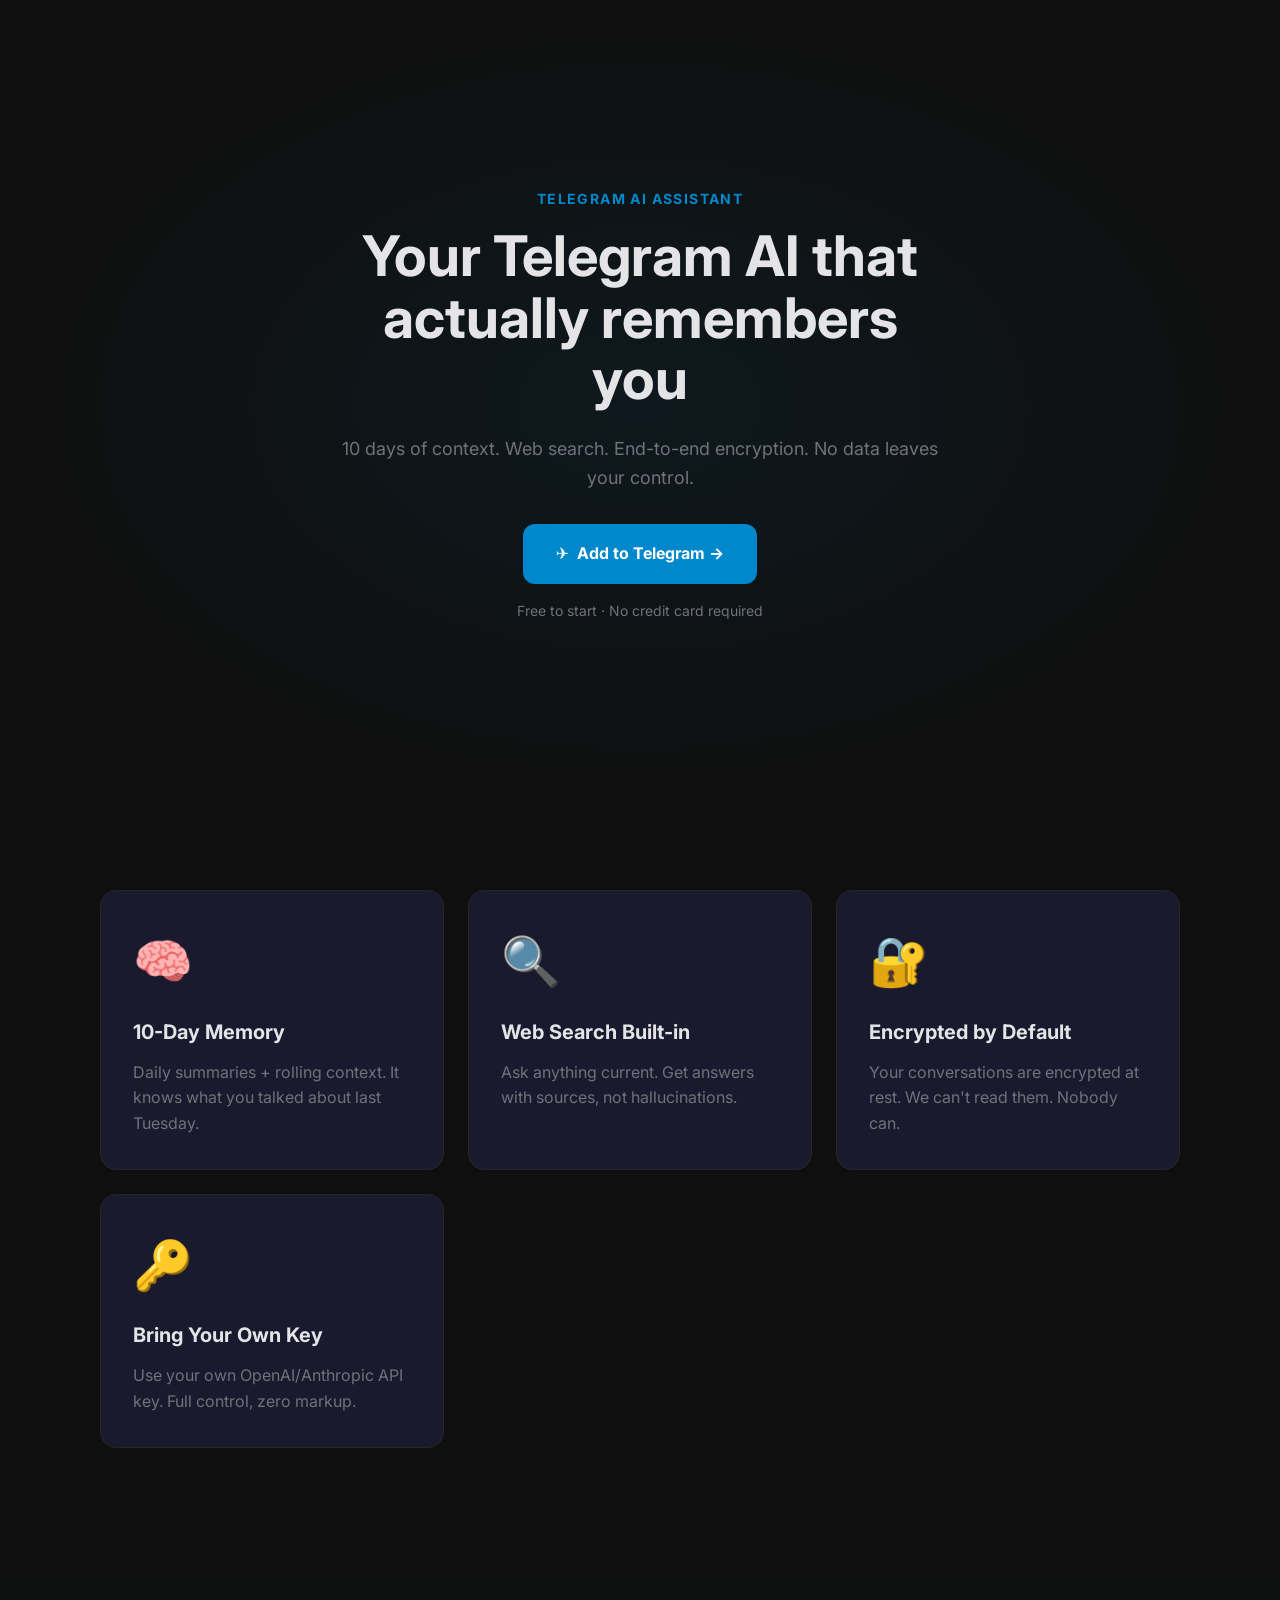
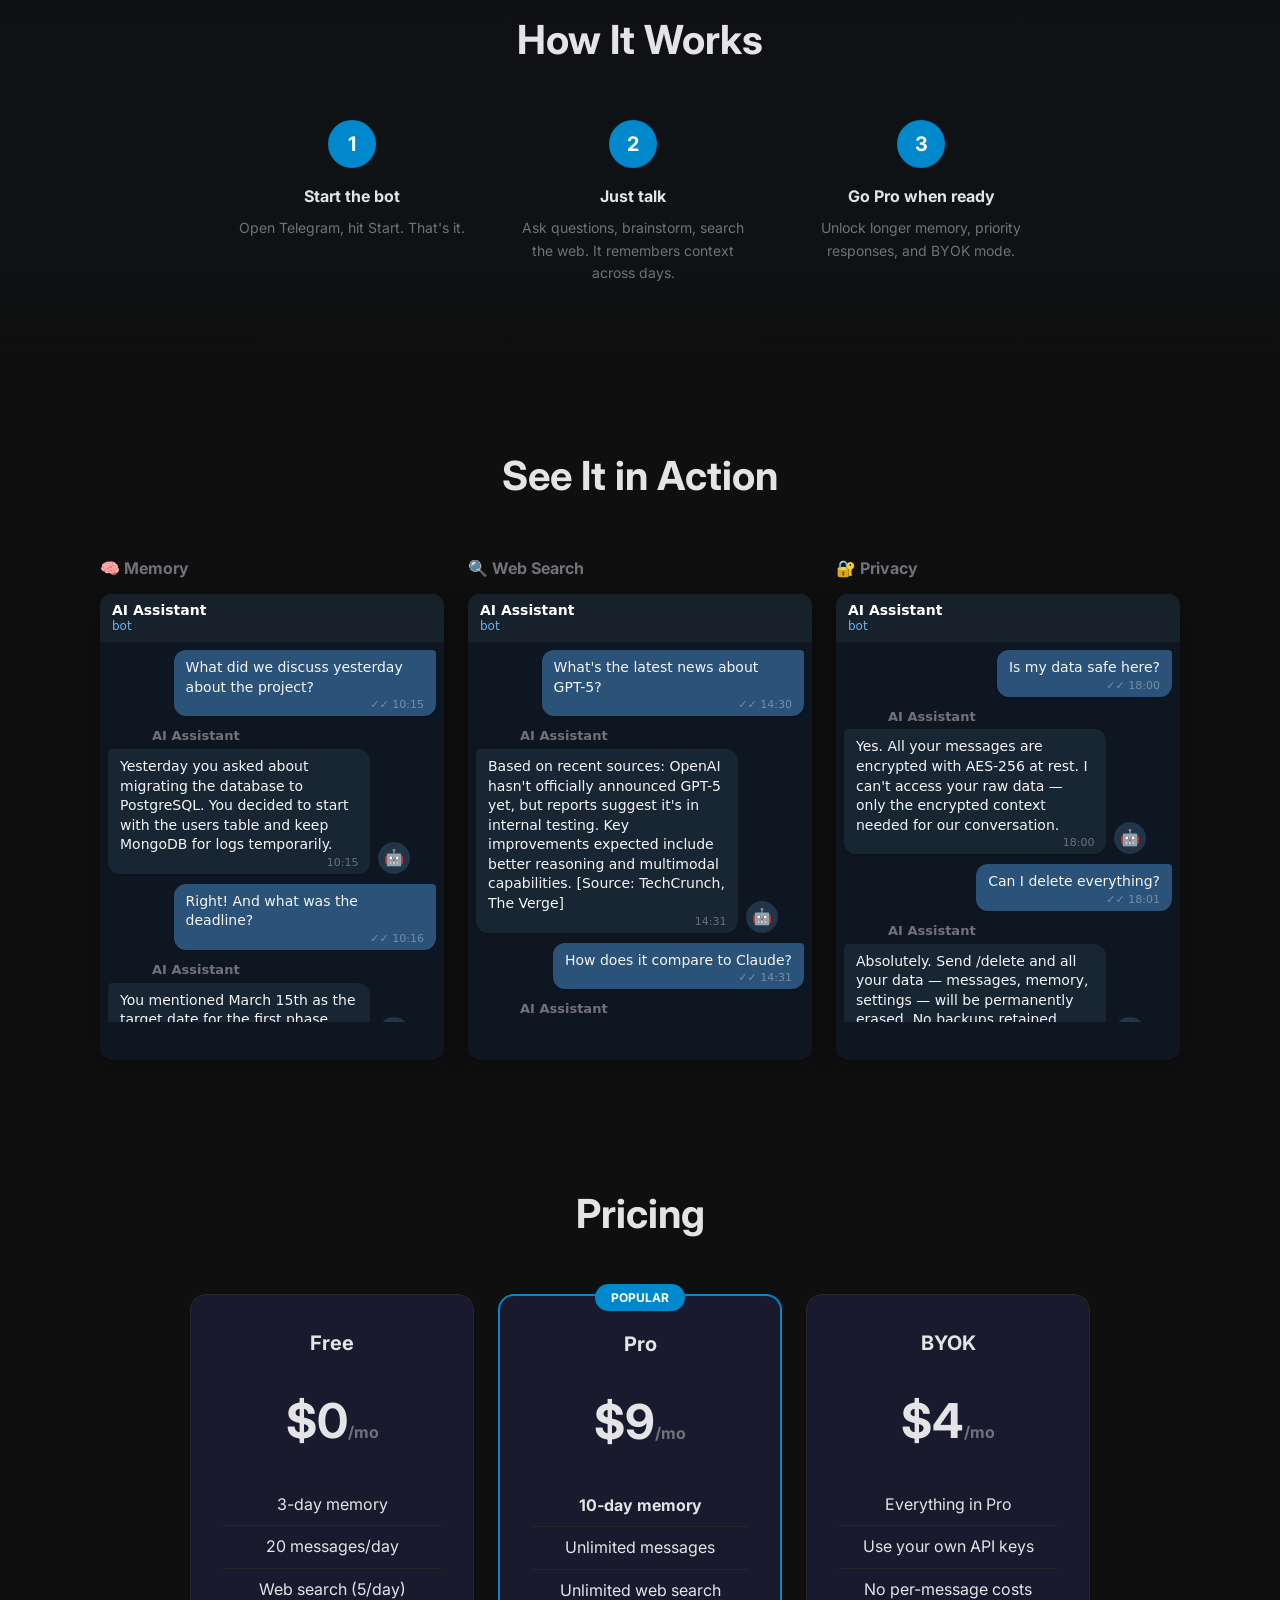
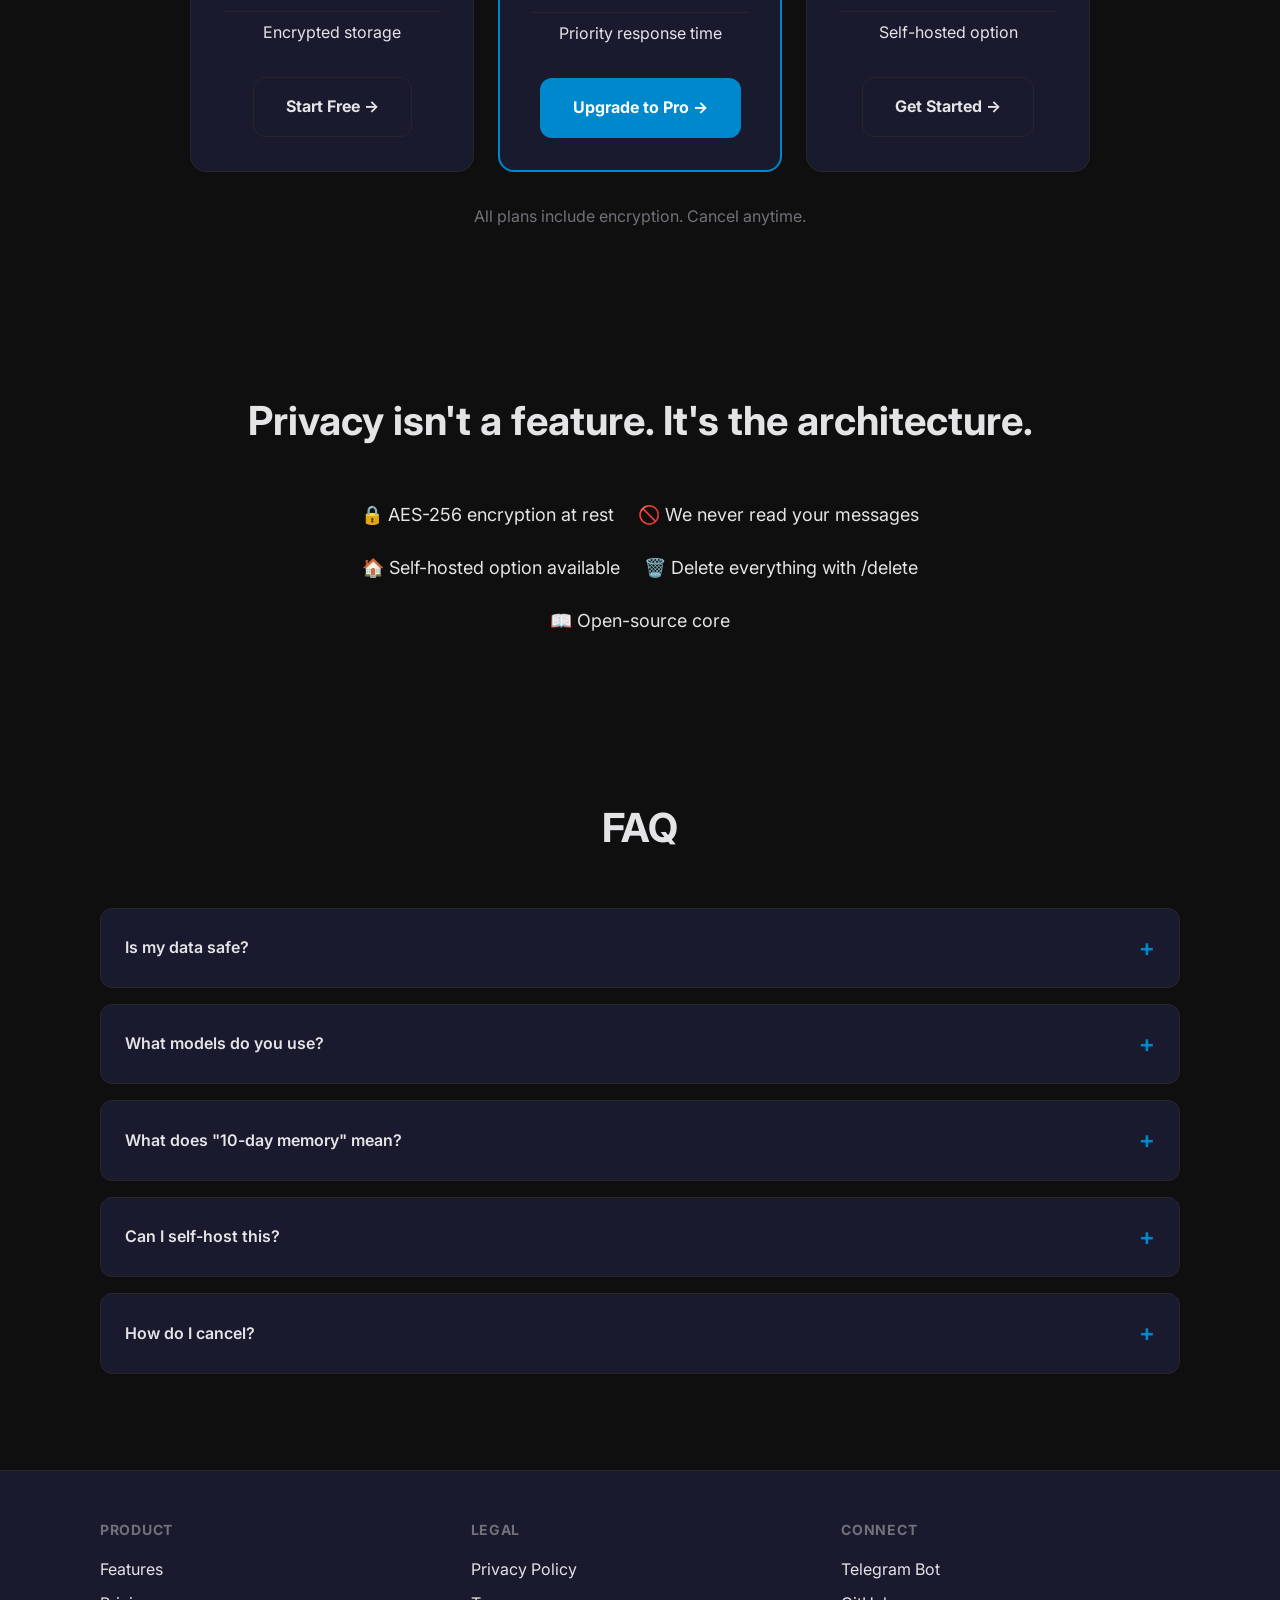
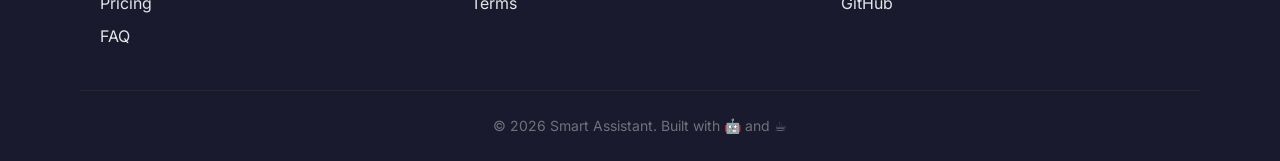
==== index.html @ cd94db55 "feat: Telegram-style chat bubbles with dark theme" ====
<!doctype html>
<html lang="en">
  <head>
    <meta charset="UTF-8" />
    <meta name="viewport" content="width=device-width, initial-scale=1.0" />
    <title>AI Assistant for Telegram — Memory, Search, Privacy</title>
    <meta name="description" content="Telegram AI bot with 10-day memory, web search, and end-to-end encryption. Free to start." />
    <meta property="og:title" content="AI Assistant for Telegram" />
    <meta property="og:description" content="10-day memory, web search, encryption, and BYOK mode." />
    <meta property="og:type" content="website" />
    <meta property="og:image" content="assets/og-image.png" />
    <meta name="twitter:card" content="summary_large_image" />
    <link rel="icon" type="image/svg+xml" href="assets/favicon.svg" />

    <link rel="preconnect" href="https://fonts.googleapis.com" />
    <link rel="preconnect" href="https://fonts.gstatic.com" crossorigin />
    <link href="https://fonts.googleapis.com/css2?family=Inter:wght@400;700&family=JetBrains+Mono:wght@400;700&display=swap" rel="stylesheet" />

    <link rel="stylesheet" href="style.css" />
    <script defer src="script.js"></script>
  </head>
  <body>
    <header class="hero" id="top">
      <div class="container hero__inner reveal">
        <p class="eyebrow">Telegram AI Assistant</p>
        <h1>Your Telegram AI that actually remembers you</h1>
        <p class="hero__sub">10 days of context. Web search. End-to-end encryption. No data leaves your control.</p>
        <a class="btn btn--primary" href="https://t.me/smart_assistant_helper_bot?start=ref_landing" target="_blank" rel="noopener noreferrer">
          <span aria-hidden="true">✈️</span> Add to Telegram →
        </a>
        <p class="hero__note">Free to start · No credit card required</p>
      </div>
    </header>

    <section class="features" id="features">
      <div class="container">
        <div class="grid features__grid">
          <article class="card reveal">
            <div class="icon" aria-hidden="true">🧠</div>
            <h3>10-Day Memory</h3>
            <p>Daily summaries + rolling context. It knows what you talked about last Tuesday.</p>
          </article>
          <article class="card reveal">
            <div class="icon" aria-hidden="true">🔍</div>
            <h3>Web Search Built-in</h3>
            <p>Ask anything current. Get answers with sources, not hallucinations.</p>
          </article>
          <article class="card reveal">
            <div class="icon" aria-hidden="true">🔐</div>
            <h3>Encrypted by Default</h3>
            <p>Your conversations are encrypted at rest. We can't read them. Nobody can.</p>
          </article>
          <article class="card reveal">
            <div class="icon" aria-hidden="true">🔑</div>
            <h3>Bring Your Own Key</h3>
            <p>Use your own OpenAI/Anthropic API key. Full control, zero markup.</p>
          </article>
        </div>
      </div>
    </section>

    <section class="how" id="how">
      <div class="container">
        <h2 class="section-title reveal">How It Works</h2>
        <div class="steps">
          <div class="step reveal">
            <div class="step__num">1</div>
            <h4>Start the bot</h4>
            <p>Open Telegram, hit Start. That's it.</p>
          </div>
          <div class="step reveal">
            <div class="step__num">2</div>
            <h4>Just talk</h4>
            <p>Ask questions, brainstorm, search the web. It remembers context across days.</p>
          </div>
          <div class="step reveal">
            <div class="step__num">3</div>
            <h4>Go Pro when ready</h4>
            <p>Unlock longer memory, priority responses, and BYOK mode.</p>
          </div>
        </div>
      </div>
    </section>

    <section class="examples" id="examples">
      <div class="container">
        <h2 class="section-title reveal">See It in Action</h2>
        <div class="grid examples__grid">
          <article class="card demo-card reveal">
            <p class="demo-card__label">🧠 Memory</p>
            <div class="demo-card__window" aria-label="Memory chat example">
              <div class="demo-card__topbar">
                <div>
                  <div class="demo-card__title">AI Assistant</div>
                  <div class="demo-card__subtitle">bot</div>
                </div>
              </div>
              <div class="demo-card__chat">
                <div class="chat-row chat-row--user chat-row--single">
                  <div class="chat-msg chat-msg--user">
                    <p>What did we discuss yesterday about the project?</p>
                    <span class="chat-msg__time">✓✓ 10:15</span>
                  </div>
                </div>
                <div class="chat-group chat-group--bot">
                  <p class="chat-group__name">AI Assistant</p>
                  <div class="chat-row chat-row--bot chat-row--single">
                    <div class="chat-msg chat-msg--bot">
                      <p>Yesterday you asked about migrating the database to PostgreSQL. You decided to start with the users table and keep MongoDB for logs temporarily.</p>
                      <span class="chat-msg__time">10:15</span>
                    </div>
                    <div class="chat-bot-avatar" aria-hidden="true">🤖</div>
                  </div>
                </div>
                <div class="chat-row chat-row--user chat-row--single">
                  <div class="chat-msg chat-msg--user">
                    <p>Right! And what was the deadline?</p>
                    <span class="chat-msg__time">✓✓ 10:16</span>
                  </div>
                </div>
                <div class="chat-group chat-group--bot">
                  <p class="chat-group__name">AI Assistant</p>
                  <div class="chat-row chat-row--bot chat-row--single">
                    <div class="chat-msg chat-msg--bot">
                      <p>You mentioned March 15th as the target date for the first phase.</p>
                      <span class="chat-msg__time">10:16</span>
                    </div>
                    <div class="chat-bot-avatar" aria-hidden="true">🤖</div>
                  </div>
                </div>
              </div>
            </div>
          </article>

          <article class="card demo-card reveal">
            <p class="demo-card__label">🔍 Web Search</p>
            <div class="demo-card__window" aria-label="Web search chat example">
              <div class="demo-card__topbar">
                <div>
                  <div class="demo-card__title">AI Assistant</div>
                  <div class="demo-card__subtitle">bot</div>
                </div>
              </div>
              <div class="demo-card__chat">
                <div class="chat-row chat-row--user chat-row--single">
                  <div class="chat-msg chat-msg--user">
                    <p>What's the latest news about GPT-5?</p>
                    <span class="chat-msg__time">✓✓ 14:30</span>
                  </div>
                </div>
                <div class="chat-group chat-group--bot">
                  <p class="chat-group__name">AI Assistant</p>
                  <div class="chat-row chat-row--bot chat-row--single">
                    <div class="chat-msg chat-msg--bot">
                      <p>Based on recent sources: OpenAI hasn't officially announced GPT-5 yet, but reports suggest it's in internal testing. Key improvements expected include better reasoning and multimodal capabilities. [Source: TechCrunch, The Verge]</p>
                      <span class="chat-msg__time">14:31</span>
                    </div>
                    <div class="chat-bot-avatar" aria-hidden="true">🤖</div>
                  </div>
                </div>
                <div class="chat-row chat-row--user chat-row--single">
                  <div class="chat-msg chat-msg--user">
                    <p>How does it compare to Claude?</p>
                    <span class="chat-msg__time">✓✓ 14:31</span>
                  </div>
                </div>
                <div class="chat-group chat-group--bot">
                  <p class="chat-group__name">AI Assistant</p>
                  <div class="chat-row chat-row--bot chat-row--single">
                    <div class="chat-msg chat-msg--bot">
                      <p>Both are competitive. Claude focuses on safety and long context (200K tokens), while GPT models excel in tool use and ecosystem. The choice depends on your use case.</p>
                      <span class="chat-msg__time">14:32</span>
                    </div>
                    <div class="chat-bot-avatar" aria-hidden="true">🤖</div>
                  </div>
                </div>
              </div>
            </div>
          </article>

          <article class="card demo-card reveal">
            <p class="demo-card__label">🔐 Privacy</p>
            <div class="demo-card__window" aria-label="Privacy chat example">
              <div class="demo-card__topbar">
                <div>
                  <div class="demo-card__title">AI Assistant</div>
                  <div class="demo-card__subtitle">bot</div>
                </div>
              </div>
              <div class="demo-card__chat">
                <div class="chat-row chat-row--user chat-row--single">
                  <div class="chat-msg chat-msg--user">
                    <p>Is my data safe here?</p>
                    <span class="chat-msg__time">✓✓ 18:00</span>
                  </div>
                </div>
                <div class="chat-group chat-group--bot">
                  <p class="chat-group__name">AI Assistant</p>
                  <div class="chat-row chat-row--bot chat-row--single">
                    <div class="chat-msg chat-msg--bot">
                      <p>Yes. All your messages are encrypted with AES-256 at rest. I can't access your raw data — only the encrypted context needed for our conversation.</p>
                      <span class="chat-msg__time">18:00</span>
                    </div>
                    <div class="chat-bot-avatar" aria-hidden="true">🤖</div>
                  </div>
                </div>
                <div class="chat-row chat-row--user chat-row--single">
                  <div class="chat-msg chat-msg--user">
                    <p>Can I delete everything?</p>
                    <span class="chat-msg__time">✓✓ 18:01</span>
                  </div>
                </div>
                <div class="chat-group chat-group--bot">
                  <p class="chat-group__name">AI Assistant</p>
                  <div class="chat-row chat-row--bot chat-row--single">
                    <div class="chat-msg chat-msg--bot">
                      <p>Absolutely. Send /delete and all your data — messages, memory, settings — will be permanently erased. No backups retained.</p>
                      <span class="chat-msg__time">18:01</span>
                    </div>
                    <div class="chat-bot-avatar" aria-hidden="true">🤖</div>
                  </div>
                </div>
                <div class="chat-row chat-row--user chat-row--single">
                  <div class="chat-msg chat-msg--user">
                    <p>What about my API key?</p>
                    <span class="chat-msg__time">✓✓ 18:02</span>
                  </div>
                </div>
                <div class="chat-group chat-group--bot">
                  <p class="chat-group__name">AI Assistant</p>
                  <div class="chat-row chat-row--bot chat-row--single">
                    <div class="chat-msg chat-msg--bot">
                      <p>Your API key is stored encrypted and never logged. You can remove it anytime with /settings.</p>
                      <span class="chat-msg__time">18:02</span>
                    </div>
                    <div class="chat-bot-avatar" aria-hidden="true">🤖</div>
                  </div>
                </div>
              </div>
            </div>
          </article>
        </div>
      </div>
    </section>

    <section class="pricing" id="pricing">
      <div class="container">
        <h2 class="section-title reveal">Pricing</h2>
        <div class="grid pricing__grid">
          <article class="card pricing__card reveal">
            <h3>Free</h3>
            <div class="price">$0<span>/mo</span></div>
            <ul>
              <li>3-day memory</li>
              <li>20 messages/day</li>
              <li>Web search (5/day)</li>
              <li>Encrypted storage</li>
            </ul>
            <a class="btn btn--secondary" href="https://t.me/smart_assistant_helper_bot?start=ref_landing">Start Free →</a>
          </article>

          <article class="card pricing__card pricing__card--popular reveal">
            <div class="badge">Popular</div>
            <h3>Pro</h3>
            <div class="price">$9<span>/mo</span></div>
            <ul>
              <li><strong>10-day memory</strong></li>
              <li>Unlimited messages</li>
              <li>Unlimited web search</li>
              <li>Priority response time</li>
            </ul>
            <a class="btn btn--primary" href="https://t.me/smart_assistant_helper_bot?start=ref_landing_pro">Upgrade to Pro →</a>
          </article>

          <article class="card pricing__card reveal">
            <h3>BYOK</h3>
            <div class="price">$4<span>/mo</span></div>
            <ul>
              <li>Everything in Pro</li>
              <li>Use your own API keys</li>
              <li>No per-message costs</li>
              <li>Self-hosted option</li>
            </ul>
            <a class="btn btn--secondary" href="https://t.me/smart_assistant_helper_bot?start=ref_landing_byok">Get Started →</a>
          </article>
        </div>
        <p class="pricing__note">All plans include encryption. Cancel anytime.</p>
      </div>
    </section>

    <section class="privacy" id="privacy">
      <div class="container">
        <h2 class="section-title reveal">Privacy isn't a feature. It's the architecture.</h2>
        <ul class="privacy__list reveal">
          <li>🔒 AES-256 encryption at rest</li>
          <li>🚫 We never read your messages</li>
          <li>🏠 Self-hosted option available</li>
          <li>🗑️ Delete everything with /delete</li>
          <li>📖 Open-source core</li>
        </ul>
      </div>
    </section>

    <section class="faq" id="faq">
      <div class="container">
        <h2 class="section-title reveal">FAQ</h2>
        <details class="faq__item reveal">
          <summary>Is my data safe?</summary>
          <p>Yes. All messages are encrypted with AES-256. We use zero-knowledge architecture — even we can't read your conversations.</p>
        </details>
        <details class="faq__item reveal">
          <summary>What models do you use?</summary>
          <p>We use state-of-the-art models from OpenAI and Anthropic. With BYOK mode, you choose exactly which model and provider to use.</p>
        </details>
        <details class="faq__item reveal">
          <summary>What does "10-day memory" mean?</summary>
          <p>The bot creates daily summaries of conversations and maintains rolling context. It remembers key facts and topics for up to 10 days.</p>
        </details>
        <details class="faq__item reveal">
          <summary>Can I self-host this?</summary>
          <p>Yes. We provide a Docker image and setup guide. Self-hosted users get the same features with complete data sovereignty.</p>
        </details>
        <details class="faq__item reveal">
          <summary>How do I cancel?</summary>
          <p>Send /cancel to the bot or manage in settings. No questions asked, instant cancellation.</p>
        </details>
      </div>
    </section>

    <footer class="footer">
      <div class="container footer__grid">
        <div>
          <h4>Product</h4>
          <ul>
            <li><a href="#features">Features</a></li>
            <li><a href="#pricing">Pricing</a></li>
            <li><a href="#faq">FAQ</a></li>
          </ul>
        </div>
        <div>
          <h4>Legal</h4>
          <ul>
            <li><a href="#">Privacy Policy</a></li>
            <li><a href="#">Terms</a></li>
          </ul>
        </div>
        <div>
          <h4>Connect</h4>
          <ul>
            <li><a href="https://t.me/smart_assistant_helper_bot" target="_blank">Telegram Bot</a></li>
            <li><a href="https://github.com/drguamok/telegram-ai-bot" target="_blank">GitHub</a></li>
          </ul>
        </div>
      </div>
      <div class="container footer__copy">
        <p>© 2026 Smart Assistant. Built with 🤖 and ☕</p>
      </div>
    </footer>
  </body>
</html>
---- style.css ----
:root {
  --bg: #0f0f0f;
  --surface: #1a1a2e;
  --primary: #0088cc;
  --primary-hover: #00aaff;
  --accent: #a855f7;
  --text: #e4e4e7;
  --text-muted: #71717a;
  --border: #27272a;
  --success: #22c55e;
}

* {
  box-sizing: border-box;
  margin: 0;
  padding: 0;
}

html {
  scroll-behavior: smooth;
}

body {
  font-family: 'Inter', system-ui, -apple-system, sans-serif;
  background: var(--bg);
  color: var(--text);
  line-height: 1.6;
  font-size: 16px;
}

.container {
  max-width: 1120px;
  margin: 0 auto;
  padding: 0 20px;
}

/* Hero */
.hero {
  min-height: 90vh;
  display: flex;
  align-items: center;
  justify-content: center;
  text-align: center;
  background: radial-gradient(ellipse at center, rgba(0,136,204,0.08) 0%, transparent 70%);
  padding: 80px 0;
}

.hero__inner {
  max-width: 640px;
}

.eyebrow {
  color: var(--primary);
  font-size: 14px;
  font-weight: 700;
  text-transform: uppercase;
  letter-spacing: 0.1em;
  margin-bottom: 16px;
}

h1 {
  font-size: clamp(32px, 6vw, 56px);
  font-weight: 700;
  line-height: 1.1;
  margin-bottom: 24px;
}

.hero__sub {
  font-size: 18px;
  color: var(--text-muted);
  margin-bottom: 32px;
}

.hero__note {
  margin-top: 16px;
  font-size: 14px;
  color: var(--text-muted);
}

/* Buttons */
.btn {
  display: inline-flex;
  align-items: center;
  gap: 8px;
  padding: 16px 32px;
  border-radius: 12px;
  font-weight: 700;
  text-decoration: none;
  transition: all 0.2s;
  border: 1px solid transparent;
}

.btn--primary {
  background: var(--primary);
  color: white;
}

.btn--primary:hover {
  background: var(--primary-hover);
  transform: translateY(-2px);
}

.btn--secondary {
  background: transparent;
  border-color: var(--border);
  color: var(--text);
}

.btn--secondary:hover {
  border-color: var(--primary);
  color: var(--primary);
}

/* Sections */
section {
  padding: 80px 0;
}

.section-title {
  text-align: center;
  font-size: clamp(28px, 4vw, 40px);
  margin-bottom: 48px;
}

/* Grid */
.grid {
  display: grid;
  gap: 24px;
}

.features__grid {
  grid-template-columns: repeat(auto-fit, minmax(260px, 1fr));
}

/* Cards */
.card {
  background: var(--surface);
  border: 1px solid var(--border);
  border-radius: 16px;
  padding: 32px;
  transition: transform 0.2s, border-color 0.2s;
}

.card:hover {
  transform: translateY(-4px);
  border-color: var(--primary);
}

.card .icon {
  font-size: 48px;
  margin-bottom: 16px;
}

.card h3 {
  font-size: 20px;
  margin-bottom: 12px;
}

.card p {
  color: var(--text-muted);
}

/* Pricing */
.pricing__grid {
  grid-template-columns: repeat(auto-fit, minmax(280px, 1fr));
  max-width: 900px;
  margin: 0 auto;
}

.pricing__card {
  position: relative;
  text-align: center;
}

.pricing__card--popular {
  border-color: var(--primary);
  border-width: 2px;
}

.badge {
  position: absolute;
  top: -12px;
  left: 50%;
  transform: translateX(-50%);
  background: var(--primary);
  color: white;
  padding: 4px 16px;
  border-radius: 20px;
  font-size: 12px;
  font-weight: 700;
  text-transform: uppercase;
}

.price {
  font-size: 48px;
  font-weight: 700;
  margin: 24px 0;
}

.price span {
  font-size: 16px;
  color: var(--text-muted);
}

.pricing__card ul {
  list-style: none;
  margin-bottom: 24px;
}

.pricing__card li {
  padding: 8px 0;
  border-bottom: 1px solid var(--border);
}

.pricing__card li:last-child {
  border-bottom: none;
}

.pricing__note {
  text-align: center;
  margin-top: 32px;
  color: var(--text-muted);
}

/* How it works */
.how {
  background: linear-gradient(180deg, transparent 0%, rgba(0,136,204,0.03) 50%, transparent 100%);
}

.steps {
  display: flex;
  justify-content: center;
  gap: 48px;
  flex-wrap: wrap;
}

.step {
  text-align: center;
  max-width: 240px;
}

.step__num {
  width: 48px;
  height: 48px;
  border-radius: 50%;
  background: var(--primary);
  color: white;
  display: flex;
  align-items: center;
  justify-content: center;
  font-weight: 700;
  font-size: 20px;
  margin: 0 auto 16px;
}

.step h4 {
  margin-bottom: 8px;
}

.step p {
  color: var(--text-muted);
  font-size: 14px;
}

/* Privacy */
.privacy {
  text-align: center;
}

.privacy__list {
  list-style: none;
  display: flex;
  flex-wrap: wrap;
  justify-content: center;
  gap: 24px;
  max-width: 600px;
  margin: 0 auto;
}

.privacy__list li {
  font-size: 18px;
}

/* FAQ */
.faq__item {
  background: var(--surface);
  border: 1px solid var(--border);
  border-radius: 12px;
  margin-bottom: 16px;
  overflow: hidden;
}

.faq__item summary {
  padding: 20px 24px;
  cursor: pointer;
  font-weight: 600;
  list-style: none;
  display: flex;
  justify-content: space-between;
  align-items: center;
}

.faq__item summary::after {
  content: '+';
  font-size: 24px;
  color: var(--primary);
  transition: transform 0.2s;
}

.faq__item[open] summary::after {
  content: '−';
}

.faq__item p {
  padding: 0 24px 20px;
  color: var(--text-muted);
}

/* Examples */
.examples__grid {
  grid-template-columns: repeat(3, minmax(0, 1fr));
  align-items: stretch;
}

.demo-card {
  background: transparent;
  border: none;
  padding: 0;
  transition: none;
}

.demo-card:hover {
  transform: none;
  border-color: transparent;
}

.demo-card__label {
  font-size: 16px;
  font-weight: 700;
  color: var(--text);
  margin-bottom: 12px;
}

.demo-card__window {
  background: #0e1621;
  border-radius: 12px;
  overflow: hidden;
  box-shadow: 0 4px 24px rgba(0, 0, 0, 0.3);
  height: 100%;
  display: flex;
  flex-direction: column;
}

.demo-card__topbar {
  height: 48px;
  padding: 8px 12px;
  background: #17212b;
  display: flex;
  align-items: center;
}

.demo-card__title {
  font: 700 14px system-ui, -apple-system, 'Segoe UI', Roboto, sans-serif;
  color: #fff;
  line-height: 1.2;
}

.demo-card__subtitle {
  font: 400 12px system-ui, -apple-system, 'Segoe UI', Roboto, sans-serif;
  color: #6ab3f3;
  line-height: 1.2;
}

.demo-card__chat {
  flex: 1;
  max-height: 380px;
  overflow-y: auto;
  padding: 8px;
  display: flex;
  flex-direction: column;
  gap: 0;
  font-family: system-ui, -apple-system, 'Segoe UI', Roboto, sans-serif;
}

.demo-card__chat::-webkit-scrollbar {
  width: 4px;
}

.demo-card__chat::-webkit-scrollbar-track {
  background: transparent;
}

.demo-card__chat::-webkit-scrollbar-thumb {
  background: rgba(255, 255, 255, 0.15);
  border-radius: 2px;
}

.chat-group {
  margin-bottom: 10px;
}

.chat-group__name {
  margin: 0 0 2px 44px;
  font-size: 13px;
  font-weight: 700;
  color: #6ab3f3;
}

.chat-row {
  display: flex;
  align-items: flex-end;
  gap: 8px;
  margin-bottom: 2px;
}

.chat-group .chat-row:last-child {
  margin-bottom: 0;
}

.chat-row--single {
  margin-bottom: 10px;
}

.chat-row--user {
  justify-content: flex-end;
}

.chat-row--bot {
  justify-content: flex-start;
}

.chat-msg {
  max-width: 80%;
  padding: 8px 12px 6px;
  box-shadow: 0 1px 2px rgba(0, 0, 0, 0.15);
}

.chat-msg p {
  margin: 0;
  color: #f5f5f5;
  font-size: 14px;
  line-height: 1.4;
}

.chat-msg--user {
  background: #2b5278;
  border-radius: 12px 4px 12px 12px;
}

.chat-row--user:not(.chat-row--single) .chat-msg--user {
  border-radius: 12px 4px 4px 12px;
}

.chat-msg--bot {
  background: #182533;
  border-radius: 4px 12px 12px 12px;
}

.chat-row--bot:not(.chat-row--single) .chat-msg--bot {
  border-radius: 4px 12px 12px 4px;
}

.chat-msg__time {
  display: block;
  margin-top: 2px;
  text-align: right;
  font-size: 11px;
  line-height: 1;
  color: rgba(255, 255, 255, 0.35);
}

.chat-bot-avatar {
  width: 32px;
  height: 32px;
  border-radius: 50%;
  background: #223447;
  display: inline-flex;
  align-items: center;
  justify-content: center;
  font-size: 16px;
  flex-shrink: 0;
}

/* Footer */
.footer {
  background: var(--surface);
  padding: 48px 0 24px;
  border-top: 1px solid var(--border);
}

.footer__grid {
  display: grid;
  grid-template-columns: repeat(auto-fit, minmax(160px, 1fr));
  gap: 32px;
  margin-bottom: 32px;
}

.footer h4 {
  margin-bottom: 16px;
  color: var(--text-muted);
  font-size: 14px;
  text-transform: uppercase;
  letter-spacing: 0.05em;
}

.footer ul {
  list-style: none;
}

.footer li {
  margin-bottom: 8px;
}

.footer a {
  color: var(--text);
  text-decoration: none;
  transition: color 0.2s;
}

.footer a:hover {
  color: var(--primary);
}

.footer__copy {
  text-align: center;
  padding-top: 24px;
  border-top: 1px solid var(--border);
  color: var(--text-muted);
  font-size: 14px;
}

/* Animations */
.reveal {
  opacity: 0;
  transform: translateY(20px);
  transition: opacity 0.6s, transform 0.6s;
}

.reveal.active {
  opacity: 1;
  transform: translateY(0);
}

@media (max-width: 900px) {
  .examples__grid {
    grid-template-columns: 1fr;
    max-width: 480px;
    margin: 0 auto;
  }
}

/* Mobile */
@media (max-width: 600px) {
  .hero {
    padding: 60px 0;
  }

  .steps {
    flex-direction: column;
    align-items: center;
  }

  .pricing__grid,
  .examples__grid {
    grid-template-columns: 1fr;
    max-width: none;
  }

  .demo-card {
    padding: 16px;
  }

  .footer__grid {
    grid-template-columns: 1fr;
    text-align: center;
  }
}
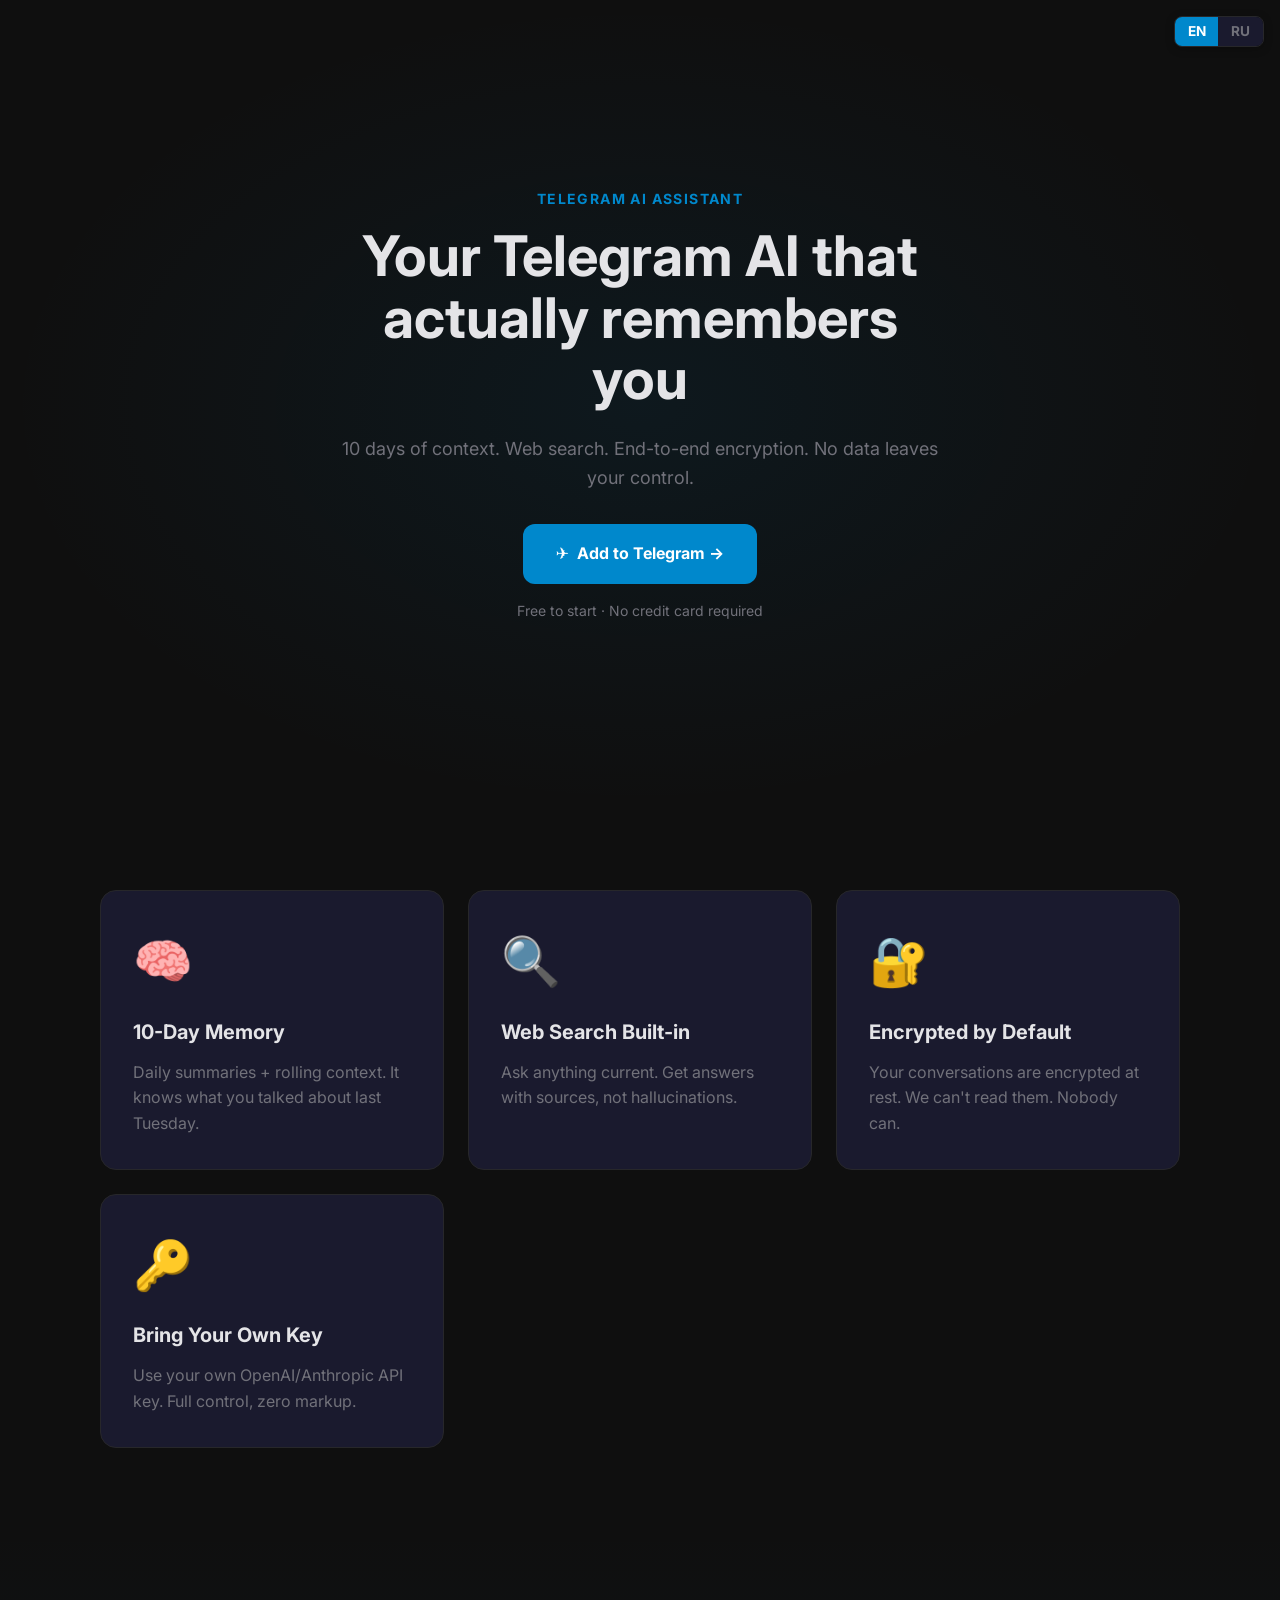
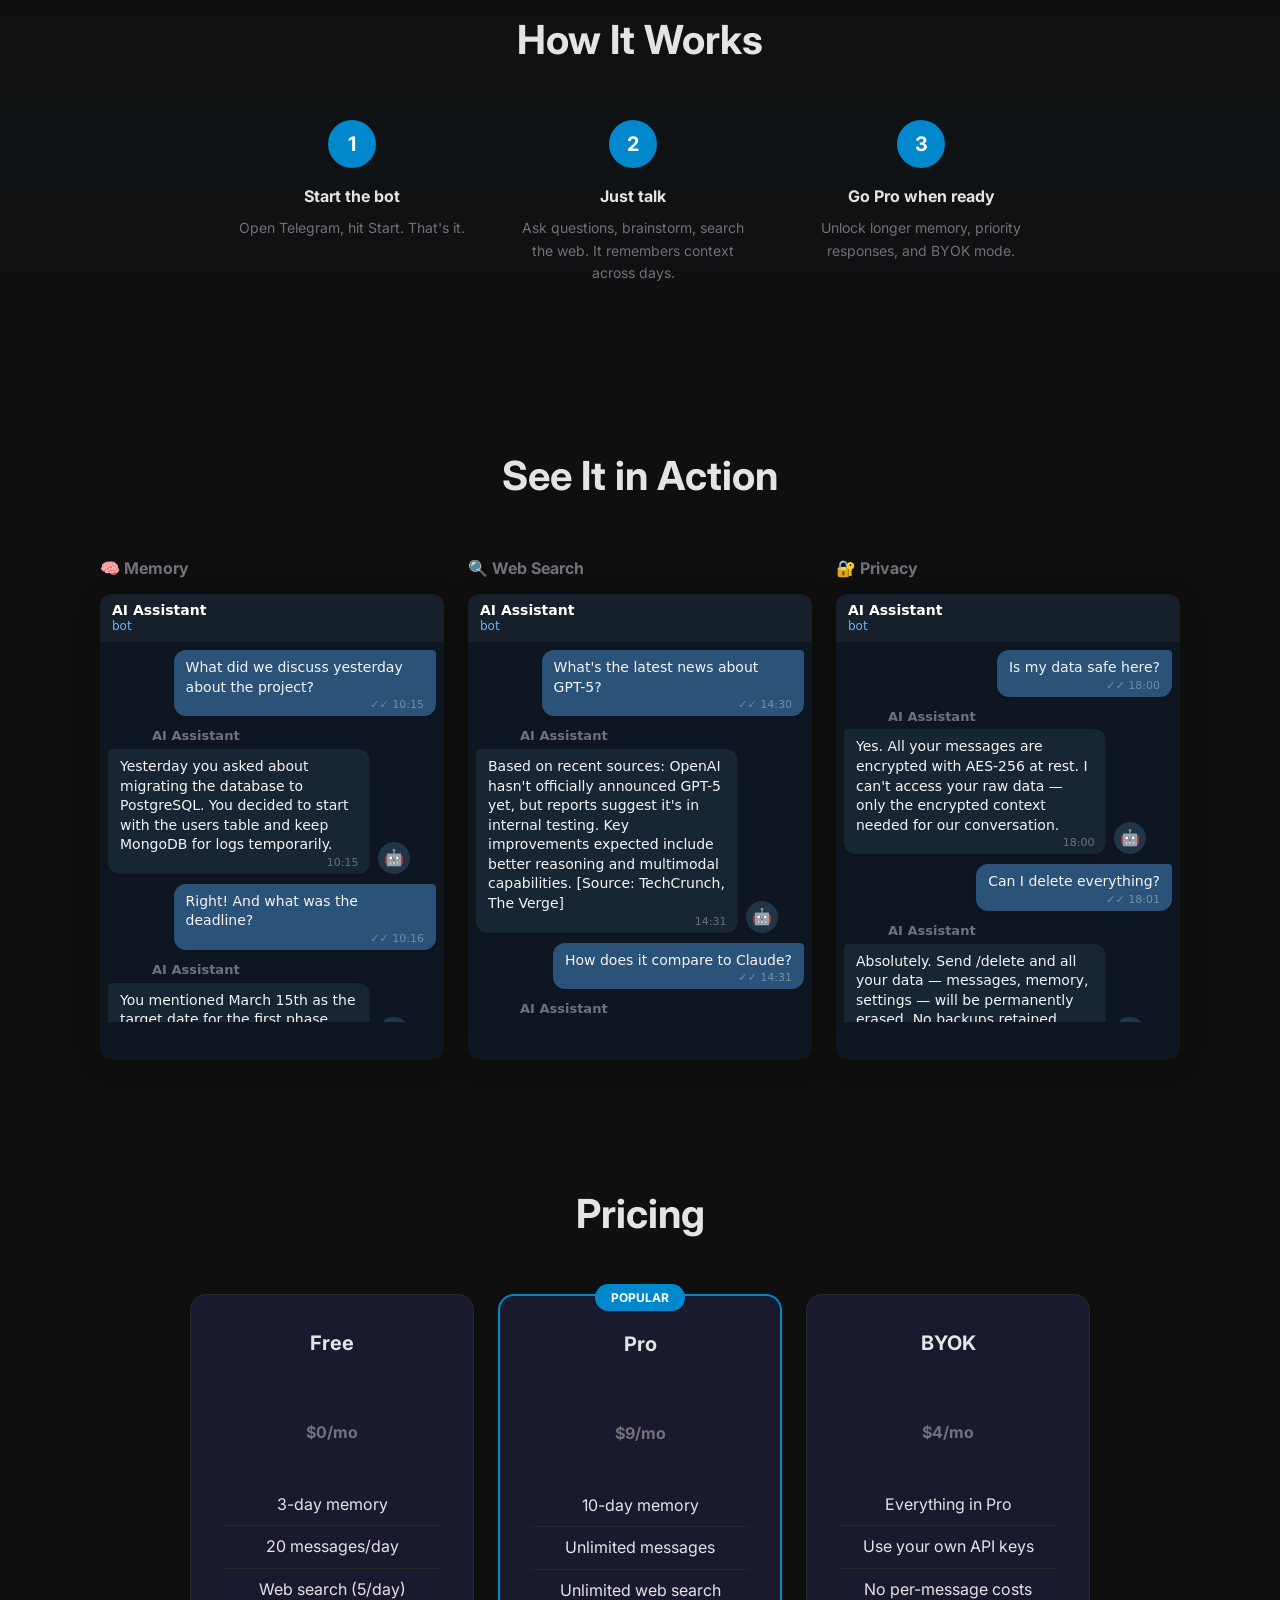
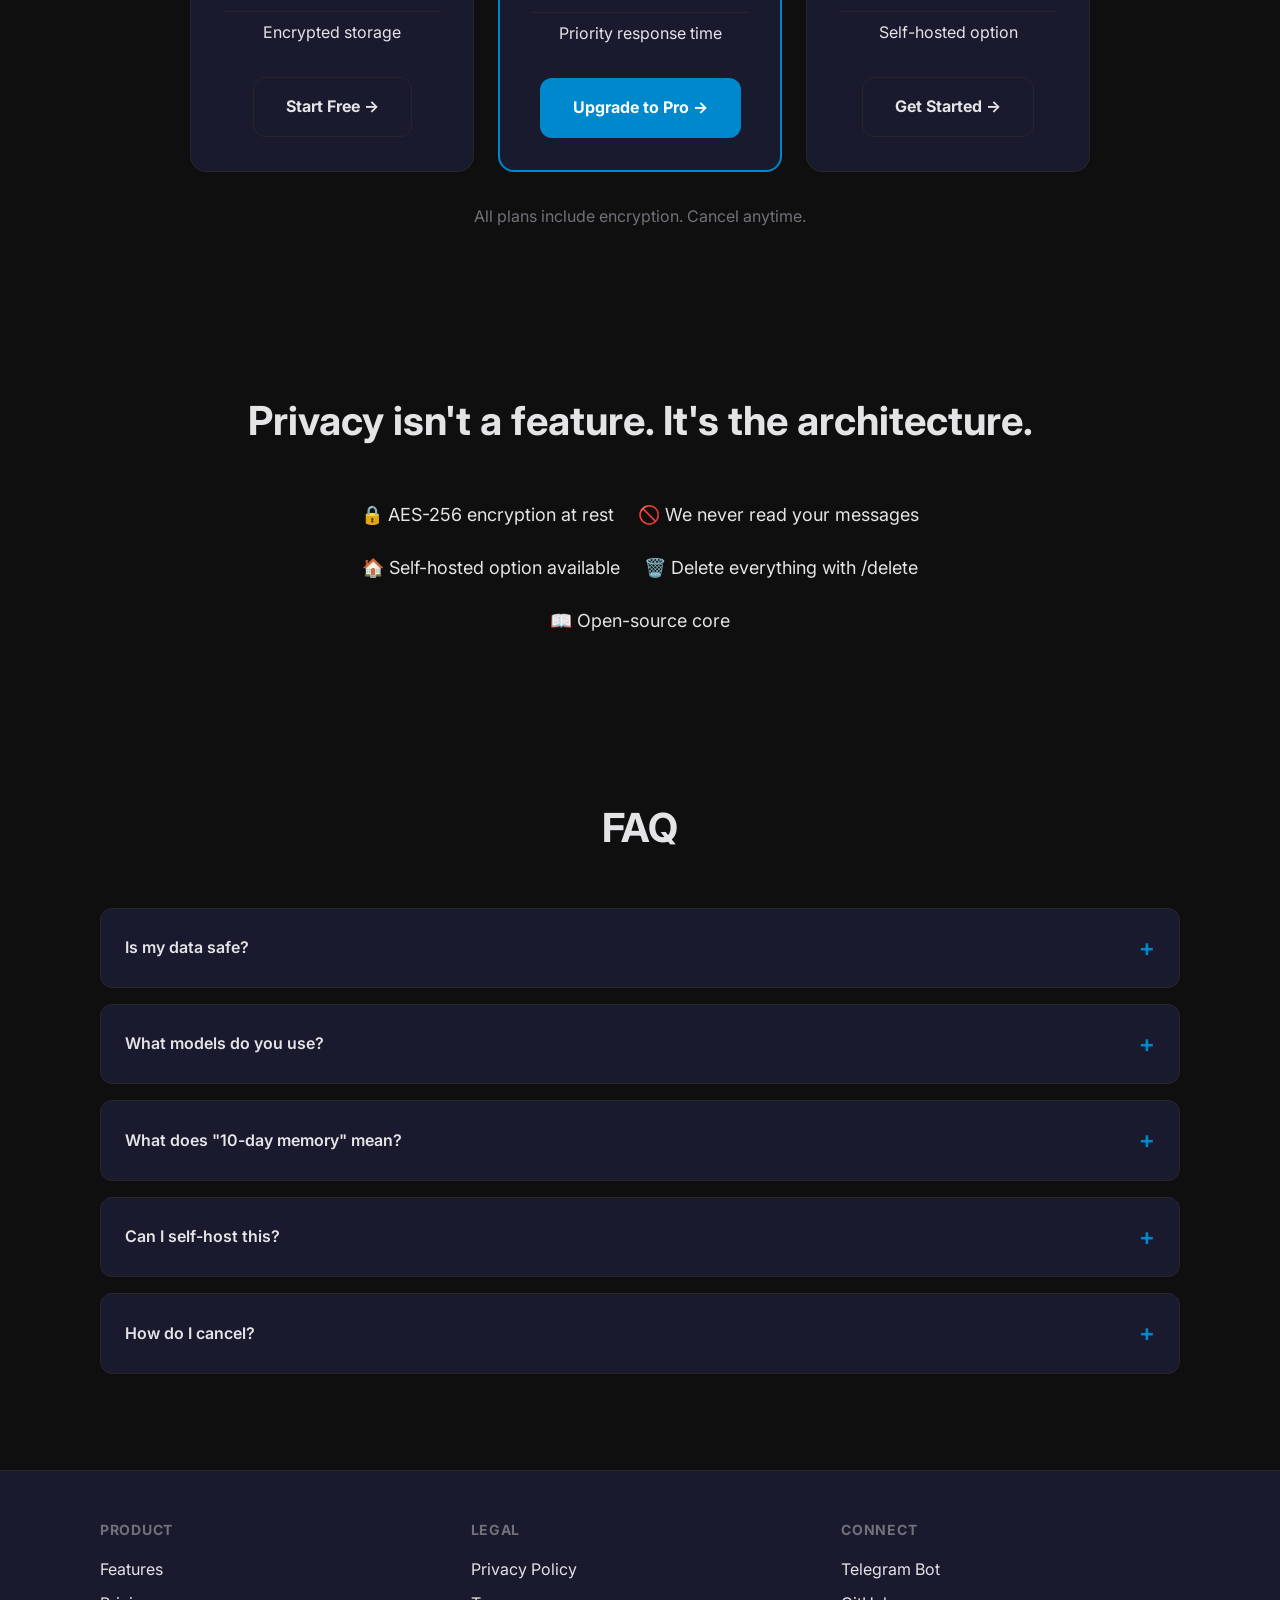
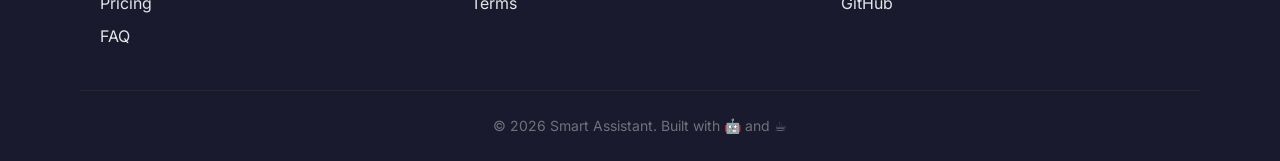
==== commit 5755c771: "feat: add i18n support with English/Russian translations and language switcher" ====
--- a/index.html
+++ b/index.html
@@ -20,15 +20,20 @@
     <script defer src="script.js"></script>
   </head>
   <body>
+    <div class="lang-switcher" id="lang-switcher">
+      <button class="lang-btn" type="button" data-lang="en">EN</button>
+      <button class="lang-btn" type="button" data-lang="ru">RU</button>
+    </div>
+
     <header class="hero" id="top">
       <div class="container hero__inner reveal">
-        <p class="eyebrow">Telegram AI Assistant</p>
-        <h1>Your Telegram AI that actually remembers you</h1>
-        <p class="hero__sub">10 days of context. Web search. End-to-end encryption. No data leaves your control.</p>
+        <p class="eyebrow" data-i18n="hero.eyebrow">Telegram AI Assistant</p>
+        <h1 data-i18n="hero.h1">Your Telegram AI that actually remembers you</h1>
+        <p class="hero__sub" data-i18n="hero.sub">10 days of context. Web search. End-to-end encryption. No data leaves your control.</p>
         <a class="btn btn--primary" href="https://t.me/smart_assistant_helper_bot?start=ref_landing" target="_blank" rel="noopener noreferrer">
-          <span aria-hidden="true">✈️</span> Add to Telegram →
+          <span aria-hidden="true">✈️</span> <span data-i18n="hero.cta">Add to Telegram →</span>
         </a>
-        <p class="hero__note">Free to start · No credit card required</p>
+        <p class="hero__note" data-i18n="hero.note">Free to start · No credit card required</p>
       </div>
     </header>
 
@@ -37,23 +42,23 @@
         <div class="grid features__grid">
           <article class="card reveal">
             <div class="icon" aria-hidden="true">🧠</div>
-            <h3>10-Day Memory</h3>
-            <p>Daily summaries + rolling context. It knows what you talked about last Tuesday.</p>
+            <h3 data-i18n="features.memory.title">10-Day Memory</h3>
+            <p data-i18n="features.memory.desc">Daily summaries + rolling context. It knows what you talked about last Tuesday.</p>
           </article>
           <article class="card reveal">
             <div class="icon" aria-hidden="true">🔍</div>
-            <h3>Web Search Built-in</h3>
-            <p>Ask anything current. Get answers with sources, not hallucinations.</p>
+            <h3 data-i18n="features.search.title">Web Search Built-in</h3>
+            <p data-i18n="features.search.desc">Ask anything current. Get answers with sources, not hallucinations.</p>
           </article>
           <article class="card reveal">
             <div class="icon" aria-hidden="true">🔐</div>
-            <h3>Encrypted by Default</h3>
-            <p>Your conversations are encrypted at rest. We can't read them. Nobody can.</p>
+            <h3 data-i18n="features.encrypted.title">Encrypted by Default</h3>
+            <p data-i18n="features.encrypted.desc">Your conversations are encrypted at rest. We can't read them. Nobody can.</p>
           </article>
           <article class="card reveal">
             <div class="icon" aria-hidden="true">🔑</div>
-            <h3>Bring Your Own Key</h3>
-            <p>Use your own OpenAI/Anthropic API key. Full control, zero markup.</p>
+            <h3 data-i18n="features.byok.title">Bring Your Own Key</h3>
+            <p data-i18n="features.byok.desc">Use your own OpenAI/Anthropic API key. Full control, zero markup.</p>
           </article>
         </div>
       </div>
@@ -61,22 +66,22 @@
 
     <section class="how" id="how">
       <div class="container">
-        <h2 class="section-title reveal">How It Works</h2>
+        <h2 class="section-title reveal" data-i18n="how.title">How It Works</h2>
         <div class="steps">
           <div class="step reveal">
             <div class="step__num">1</div>
-            <h4>Start the bot</h4>
-            <p>Open Telegram, hit Start. That's it.</p>
+            <h4 data-i18n="how.step1.title">Start the bot</h4>
+            <p data-i18n="how.step1.desc">Open Telegram, hit Start. That's it.</p>
           </div>
           <div class="step reveal">
             <div class="step__num">2</div>
-            <h4>Just talk</h4>
-            <p>Ask questions, brainstorm, search the web. It remembers context across days.</p>
+            <h4 data-i18n="how.step2.title">Just talk</h4>
+            <p data-i18n="how.step2.desc">Ask questions, brainstorm, search the web. It remembers context across days.</p>
           </div>
           <div class="step reveal">
             <div class="step__num">3</div>
-            <h4>Go Pro when ready</h4>
-            <p>Unlock longer memory, priority responses, and BYOK mode.</p>
+            <h4 data-i18n="how.step3.title">Go Pro when ready</h4>
+            <p data-i18n="how.step3.desc">Unlock longer memory, priority responses, and BYOK mode.</p>
           </div>
         </div>
       </div>
@@ -84,21 +89,21 @@
 
     <section class="examples" id="examples">
       <div class="container">
-        <h2 class="section-title reveal">See It in Action</h2>
+        <h2 class="section-title reveal" data-i18n="examples.title">See It in Action</h2>
         <div class="grid examples__grid">
           <article class="card demo-card reveal">
-            <p class="demo-card__label">🧠 Memory</p>
+            <p class="demo-card__label" data-i18n="examples.memory.label">🧠 Memory</p>
             <div class="demo-card__window" aria-label="Memory chat example">
               <div class="demo-card__topbar">
                 <div>
-                  <div class="demo-card__title">AI Assistant</div>
-                  <div class="demo-card__subtitle">bot</div>
+                  <div class="demo-card__title" data-i18n="chat.header.title">AI Assistant</div>
+                  <div class="demo-card__subtitle" data-i18n="chat.header.subtitle">bot</div>
                 </div>
               </div>
               <div class="demo-card__chat">
                 <div class="chat-row chat-row--user chat-row--single">
                   <div class="chat-msg chat-msg--user">
-                    <p>What did we discuss yesterday about the project?</p>
+                    <p data-i18n="chat.memory.user1">What did we discuss yesterday about the project?</p>
                     <span class="chat-msg__time">✓✓ 10:15</span>
                   </div>
                 </div>
@@ -106,7 +111,7 @@
                   <p class="chat-group__name">AI Assistant</p>
                   <div class="chat-row chat-row--bot chat-row--single">
                     <div class="chat-msg chat-msg--bot">
-                      <p>Yesterday you asked about migrating the database to PostgreSQL. You decided to start with the users table and keep MongoDB for logs temporarily.</p>
+                      <p data-i18n="chat.memory.bot1">Yesterday you asked about migrating the database to PostgreSQL. You decided to start with the users table and keep MongoDB for logs temporarily.</p>
                       <span class="chat-msg__time">10:15</span>
                     </div>
                     <div class="chat-bot-avatar" aria-hidden="true">🤖</div>
@@ -114,7 +119,7 @@
                 </div>
                 <div class="chat-row chat-row--user chat-row--single">
                   <div class="chat-msg chat-msg--user">
-                    <p>Right! And what was the deadline?</p>
+                    <p data-i18n="chat.memory.user2">Right! And what was the deadline?</p>
                     <span class="chat-msg__time">✓✓ 10:16</span>
                   </div>
                 </div>
@@ -122,7 +127,7 @@
                   <p class="chat-group__name">AI Assistant</p>
                   <div class="chat-row chat-row--bot chat-row--single">
                     <div class="chat-msg chat-msg--bot">
-                      <p>You mentioned March 15th as the target date for the first phase.</p>
+                      <p data-i18n="chat.memory.bot2">You mentioned March 15th as the target date for the first phase.</p>
                       <span class="chat-msg__time">10:16</span>
                     </div>
                     <div class="chat-bot-avatar" aria-hidden="true">🤖</div>
@@ -133,18 +138,18 @@
           </article>
 
           <article class="card demo-card reveal">
-            <p class="demo-card__label">🔍 Web Search</p>
+            <p class="demo-card__label" data-i18n="examples.search.label">🔍 Web Search</p>
             <div class="demo-card__window" aria-label="Web search chat example">
               <div class="demo-card__topbar">
                 <div>
-                  <div class="demo-card__title">AI Assistant</div>
-                  <div class="demo-card__subtitle">bot</div>
+                  <div class="demo-card__title" data-i18n="chat.header.title">AI Assistant</div>
+                  <div class="demo-card__subtitle" data-i18n="chat.header.subtitle">bot</div>
                 </div>
               </div>
               <div class="demo-card__chat">
                 <div class="chat-row chat-row--user chat-row--single">
                   <div class="chat-msg chat-msg--user">
-                    <p>What's the latest news about GPT-5?</p>
+                    <p data-i18n="chat.search.user1">What's the latest news about GPT-5?</p>
                     <span class="chat-msg__time">✓✓ 14:30</span>
                   </div>
                 </div>
@@ -152,7 +157,7 @@
                   <p class="chat-group__name">AI Assistant</p>
                   <div class="chat-row chat-row--bot chat-row--single">
                     <div class="chat-msg chat-msg--bot">
-                      <p>Based on recent sources: OpenAI hasn't officially announced GPT-5 yet, but reports suggest it's in internal testing. Key improvements expected include better reasoning and multimodal capabilities. [Source: TechCrunch, The Verge]</p>
+                      <p data-i18n="chat.search.bot1">Based on recent sources: OpenAI hasn't officially announced GPT-5 yet, but reports suggest it's in internal testing. Key improvements expected include better reasoning and multimodal capabilities. [Source: TechCrunch, The Verge]</p>
                       <span class="chat-msg__time">14:31</span>
                     </div>
                     <div class="chat-bot-avatar" aria-hidden="true">🤖</div>
@@ -160,7 +165,7 @@
                 </div>
                 <div class="chat-row chat-row--user chat-row--single">
                   <div class="chat-msg chat-msg--user">
-                    <p>How does it compare to Claude?</p>
+                    <p data-i18n="chat.search.user2">How does it compare to Claude?</p>
                     <span class="chat-msg__time">✓✓ 14:31</span>
                   </div>
                 </div>
@@ -168,7 +173,7 @@
                   <p class="chat-group__name">AI Assistant</p>
                   <div class="chat-row chat-row--bot chat-row--single">
                     <div class="chat-msg chat-msg--bot">
-                      <p>Both are competitive. Claude focuses on safety and long context (200K tokens), while GPT models excel in tool use and ecosystem. The choice depends on your use case.</p>
+                      <p data-i18n="chat.search.bot2">Both are competitive. Claude focuses on safety and long context (200K tokens), while GPT models excel in tool use and ecosystem. The choice depends on your use case.</p>
                       <span class="chat-msg__time">14:32</span>
                     </div>
                     <div class="chat-bot-avatar" aria-hidden="true">🤖</div>
@@ -179,18 +184,18 @@
           </article>
 
           <article class="card demo-card reveal">
-            <p class="demo-card__label">🔐 Privacy</p>
+            <p class="demo-card__label" data-i18n="examples.privacy.label">🔐 Privacy</p>
             <div class="demo-card__window" aria-label="Privacy chat example">
               <div class="demo-card__topbar">
                 <div>
-                  <div class="demo-card__title">AI Assistant</div>
-                  <div class="demo-card__subtitle">bot</div>
+                  <div class="demo-card__title" data-i18n="chat.header.title">AI Assistant</div>
+                  <div class="demo-card__subtitle" data-i18n="chat.header.subtitle">bot</div>
                 </div>
               </div>
               <div class="demo-card__chat">
                 <div class="chat-row chat-row--user chat-row--single">
                   <div class="chat-msg chat-msg--user">
-                    <p>Is my data safe here?</p>
+                    <p data-i18n="chat.privacy.user1">Is my data safe here?</p>
                     <span class="chat-msg__time">✓✓ 18:00</span>
                   </div>
                 </div>
@@ -198,7 +203,7 @@
                   <p class="chat-group__name">AI Assistant</p>
                   <div class="chat-row chat-row--bot chat-row--single">
                     <div class="chat-msg chat-msg--bot">
-                      <p>Yes. All your messages are encrypted with AES-256 at rest. I can't access your raw data — only the encrypted context needed for our conversation.</p>
+                      <p data-i18n="chat.privacy.bot1">Yes. All your messages are encrypted with AES-256 at rest. I can't access your raw data — only the encrypted context needed for our conversation.</p>
                       <span class="chat-msg__time">18:00</span>
                     </div>
                     <div class="chat-bot-avatar" aria-hidden="true">🤖</div>
@@ -206,7 +211,7 @@
                 </div>
                 <div class="chat-row chat-row--user chat-row--single">
                   <div class="chat-msg chat-msg--user">
-                    <p>Can I delete everything?</p>
+                    <p data-i18n="chat.privacy.user2">Can I delete everything?</p>
                     <span class="chat-msg__time">✓✓ 18:01</span>
                   </div>
                 </div>
@@ -214,7 +219,7 @@
                   <p class="chat-group__name">AI Assistant</p>
                   <div class="chat-row chat-row--bot chat-row--single">
                     <div class="chat-msg chat-msg--bot">
-                      <p>Absolutely. Send /delete and all your data — messages, memory, settings — will be permanently erased. No backups retained.</p>
+                      <p data-i18n="chat.privacy.bot2">Absolutely. Send /delete and all your data — messages, memory, settings — will be permanently erased. No backups retained.</p>
                       <span class="chat-msg__time">18:01</span>
                     </div>
                     <div class="chat-bot-avatar" aria-hidden="true">🤖</div>
@@ -222,7 +227,7 @@
                 </div>
                 <div class="chat-row chat-row--user chat-row--single">
                   <div class="chat-msg chat-msg--user">
-                    <p>What about my API key?</p>
+                    <p data-i18n="chat.privacy.user3">What about my API key?</p>
                     <span class="chat-msg__time">✓✓ 18:02</span>
                   </div>
                 </div>
@@ -230,7 +235,7 @@
                   <p class="chat-group__name">AI Assistant</p>
                   <div class="chat-row chat-row--bot chat-row--single">
                     <div class="chat-msg chat-msg--bot">
-                      <p>Your API key is stored encrypted and never logged. You can remove it anytime with /settings.</p>
+                      <p data-i18n="chat.privacy.bot3">Your API key is stored encrypted and never logged. You can remove it anytime with /settings.</p>
                       <span class="chat-msg__time">18:02</span>
                     </div>
                     <div class="chat-bot-avatar" aria-hidden="true">🤖</div>
@@ -245,53 +250,53 @@
 
     <section class="pricing" id="pricing">
       <div class="container">
-        <h2 class="section-title reveal">Pricing</h2>
+        <h2 class="section-title reveal" data-i18n="pricing.title">Pricing</h2>
         <div class="grid pricing__grid">
           <article class="card pricing__card reveal">
-            <h3>Free</h3>
-            <div class="price">$0<span>/mo</span></div>
-            <ul>
+            <h3 data-i18n="pricing.free.name">Free</h3>
+            <div class="price"><span data-i18n="pricing.free.price">$0</span><span data-i18n="pricing.free.per">/mo</span></div>
+            <ul data-i18n-list="pricing.free.features">
               <li>3-day memory</li>
               <li>20 messages/day</li>
               <li>Web search (5/day)</li>
               <li>Encrypted storage</li>
             </ul>
-            <a class="btn btn--secondary" href="https://t.me/smart_assistant_helper_bot?start=ref_landing">Start Free →</a>
+            <a class="btn btn--secondary" href="https://t.me/smart_assistant_helper_bot?start=ref_landing" data-i18n="pricing.free.cta">Start Free →</a>
           </article>
 
           <article class="card pricing__card pricing__card--popular reveal">
-            <div class="badge">Popular</div>
-            <h3>Pro</h3>
-            <div class="price">$9<span>/mo</span></div>
-            <ul>
-              <li><strong>10-day memory</strong></li>
+            <div class="badge" data-i18n="pricing.pro.badge">Popular</div>
+            <h3 data-i18n="pricing.pro.name">Pro</h3>
+            <div class="price"><span data-i18n="pricing.pro.price">$9</span><span data-i18n="pricing.pro.per">/mo</span></div>
+            <ul data-i18n-list="pricing.pro.features">
+              <li>10-day memory</li>
               <li>Unlimited messages</li>
               <li>Unlimited web search</li>
               <li>Priority response time</li>
             </ul>
-            <a class="btn btn--primary" href="https://t.me/smart_assistant_helper_bot?start=ref_landing_pro">Upgrade to Pro →</a>
+            <a class="btn btn--primary" href="https://t.me/smart_assistant_helper_bot?start=ref_landing_pro" data-i18n="pricing.pro.cta">Upgrade to Pro →</a>
           </article>
 
           <article class="card pricing__card reveal">
-            <h3>BYOK</h3>
-            <div class="price">$4<span>/mo</span></div>
-            <ul>
+            <h3 data-i18n="pricing.byok.name">BYOK</h3>
+            <div class="price"><span data-i18n="pricing.byok.price">$4</span><span data-i18n="pricing.byok.per">/mo</span></div>
+            <ul data-i18n-list="pricing.byok.features">
               <li>Everything in Pro</li>
               <li>Use your own API keys</li>
               <li>No per-message costs</li>
               <li>Self-hosted option</li>
             </ul>
-            <a class="btn btn--secondary" href="https://t.me/smart_assistant_helper_bot?start=ref_landing_byok">Get Started →</a>
-          </article>
-        </div>
-        <p class="pricing__note">All plans include encryption. Cancel anytime.</p>
+            <a class="btn btn--secondary" href="https://t.me/smart_assistant_helper_bot?start=ref_landing_byok" data-i18n="pricing.byok.cta">Get Started →</a>
+          </article>
+        </div>
+        <p class="pricing__note" data-i18n="pricing.note">All plans include encryption. Cancel anytime.</p>
       </div>
     </section>
 
     <section class="privacy" id="privacy">
       <div class="container">
-        <h2 class="section-title reveal">Privacy isn't a feature. It's the architecture.</h2>
-        <ul class="privacy__list reveal">
+        <h2 class="section-title reveal" data-i18n="privacy.title">Privacy isn't a feature. It's the architecture.</h2>
+        <ul class="privacy__list reveal" data-i18n-list="privacy.items">
           <li>🔒 AES-256 encryption at rest</li>
           <li>🚫 We never read your messages</li>
           <li>🏠 Self-hosted option available</li>
@@ -303,57 +308,43 @@
 
     <section class="faq" id="faq">
       <div class="container">
-        <h2 class="section-title reveal">FAQ</h2>
-        <details class="faq__item reveal">
-          <summary>Is my data safe?</summary>
-          <p>Yes. All messages are encrypted with AES-256. We use zero-knowledge architecture — even we can't read your conversations.</p>
-        </details>
-        <details class="faq__item reveal">
-          <summary>What models do you use?</summary>
-          <p>We use state-of-the-art models from OpenAI and Anthropic. With BYOK mode, you choose exactly which model and provider to use.</p>
-        </details>
-        <details class="faq__item reveal">
-          <summary>What does "10-day memory" mean?</summary>
-          <p>The bot creates daily summaries of conversations and maintains rolling context. It remembers key facts and topics for up to 10 days.</p>
-        </details>
-        <details class="faq__item reveal">
-          <summary>Can I self-host this?</summary>
-          <p>Yes. We provide a Docker image and setup guide. Self-hosted users get the same features with complete data sovereignty.</p>
-        </details>
-        <details class="faq__item reveal">
-          <summary>How do I cancel?</summary>
-          <p>Send /cancel to the bot or manage in settings. No questions asked, instant cancellation.</p>
-        </details>
+        <h2 class="section-title reveal" data-i18n="faq.title">FAQ</h2>
+        <div data-i18n-faq="faq.items">
+          <details class="faq__item reveal">
+            <summary>Is my data safe?</summary>
+            <p>Yes. All messages are encrypted with AES-256. We use zero-knowledge architecture — even we can't read your conversations.</p>
+          </details>
+        </div>
       </div>
     </section>
 
     <footer class="footer">
       <div class="container footer__grid">
         <div>
-          <h4>Product</h4>
+          <h4 data-i18n="footer.product">Product</h4>
           <ul>
-            <li><a href="#features">Features</a></li>
-            <li><a href="#pricing">Pricing</a></li>
-            <li><a href="#faq">FAQ</a></li>
+            <li><a href="#features" data-i18n="footer.features">Features</a></li>
+            <li><a href="#pricing" data-i18n="footer.pricing">Pricing</a></li>
+            <li><a href="#faq" data-i18n="footer.faq">FAQ</a></li>
           </ul>
         </div>
         <div>
-          <h4>Legal</h4>
+          <h4 data-i18n="footer.legal">Legal</h4>
           <ul>
-            <li><a href="#">Privacy Policy</a></li>
-            <li><a href="#">Terms</a></li>
+            <li><a href="#" data-i18n="footer.privacy">Privacy Policy</a></li>
+            <li><a href="#" data-i18n="footer.terms">Terms</a></li>
           </ul>
         </div>
         <div>
-          <h4>Connect</h4>
+          <h4 data-i18n="footer.connect">Connect</h4>
           <ul>
-            <li><a href="https://t.me/smart_assistant_helper_bot" target="_blank">Telegram Bot</a></li>
-            <li><a href="https://github.com/drguamok/telegram-ai-bot" target="_blank">GitHub</a></li>
+            <li><a href="https://t.me/smart_assistant_helper_bot" target="_blank" data-i18n="footer.telegram">Telegram Bot</a></li>
+            <li><a href="https://github.com/drguamok/telegram-ai-bot" target="_blank" data-i18n="footer.github">GitHub</a></li>
           </ul>
         </div>
       </div>
       <div class="container footer__copy">
-        <p>© 2026 Smart Assistant. Built with 🤖 and ☕</p>
+        <p data-i18n="footer.copy">© 2026 Smart Assistant. Built with 🤖 and ☕</p>
       </div>
     </footer>
   </body>
--- a/style.css
+++ b/style.css
@@ -28,6 +28,40 @@
   font-size: 16px;
 }
 
+/* Language Switcher */
+.lang-switcher {
+  position: fixed;
+  top: 1rem;
+  right: 1rem;
+  z-index: 1000;
+  display: flex;
+  border-radius: 8px;
+  overflow: hidden;
+  box-shadow: 0 2px 8px rgba(0, 0, 0, 0.25);
+  border: 1px solid var(--border);
+}
+
+.lang-btn {
+  padding: 0.4rem 0.8rem;
+  border: none;
+  background: var(--surface);
+  color: var(--text-muted);
+  cursor: pointer;
+  font-size: 0.85rem;
+  font-weight: 700;
+  font-family: 'Inter', sans-serif;
+  transition: background 0.2s, color 0.2s;
+}
+
+.lang-btn:hover {
+  color: var(--text);
+}
+
+.lang-btn--active {
+  background: var(--primary);
+  color: #fff;
+}
+
 .container {
   max-width: 1120px;
   margin: 0 auto;
@@ -551,6 +585,11 @@
 
 /* Mobile */
 @media (max-width: 600px) {
+  .lang-switcher {
+    top: 0.75rem;
+    right: 0.75rem;
+  }
+
   .hero {
     padding: 60px 0;
   }
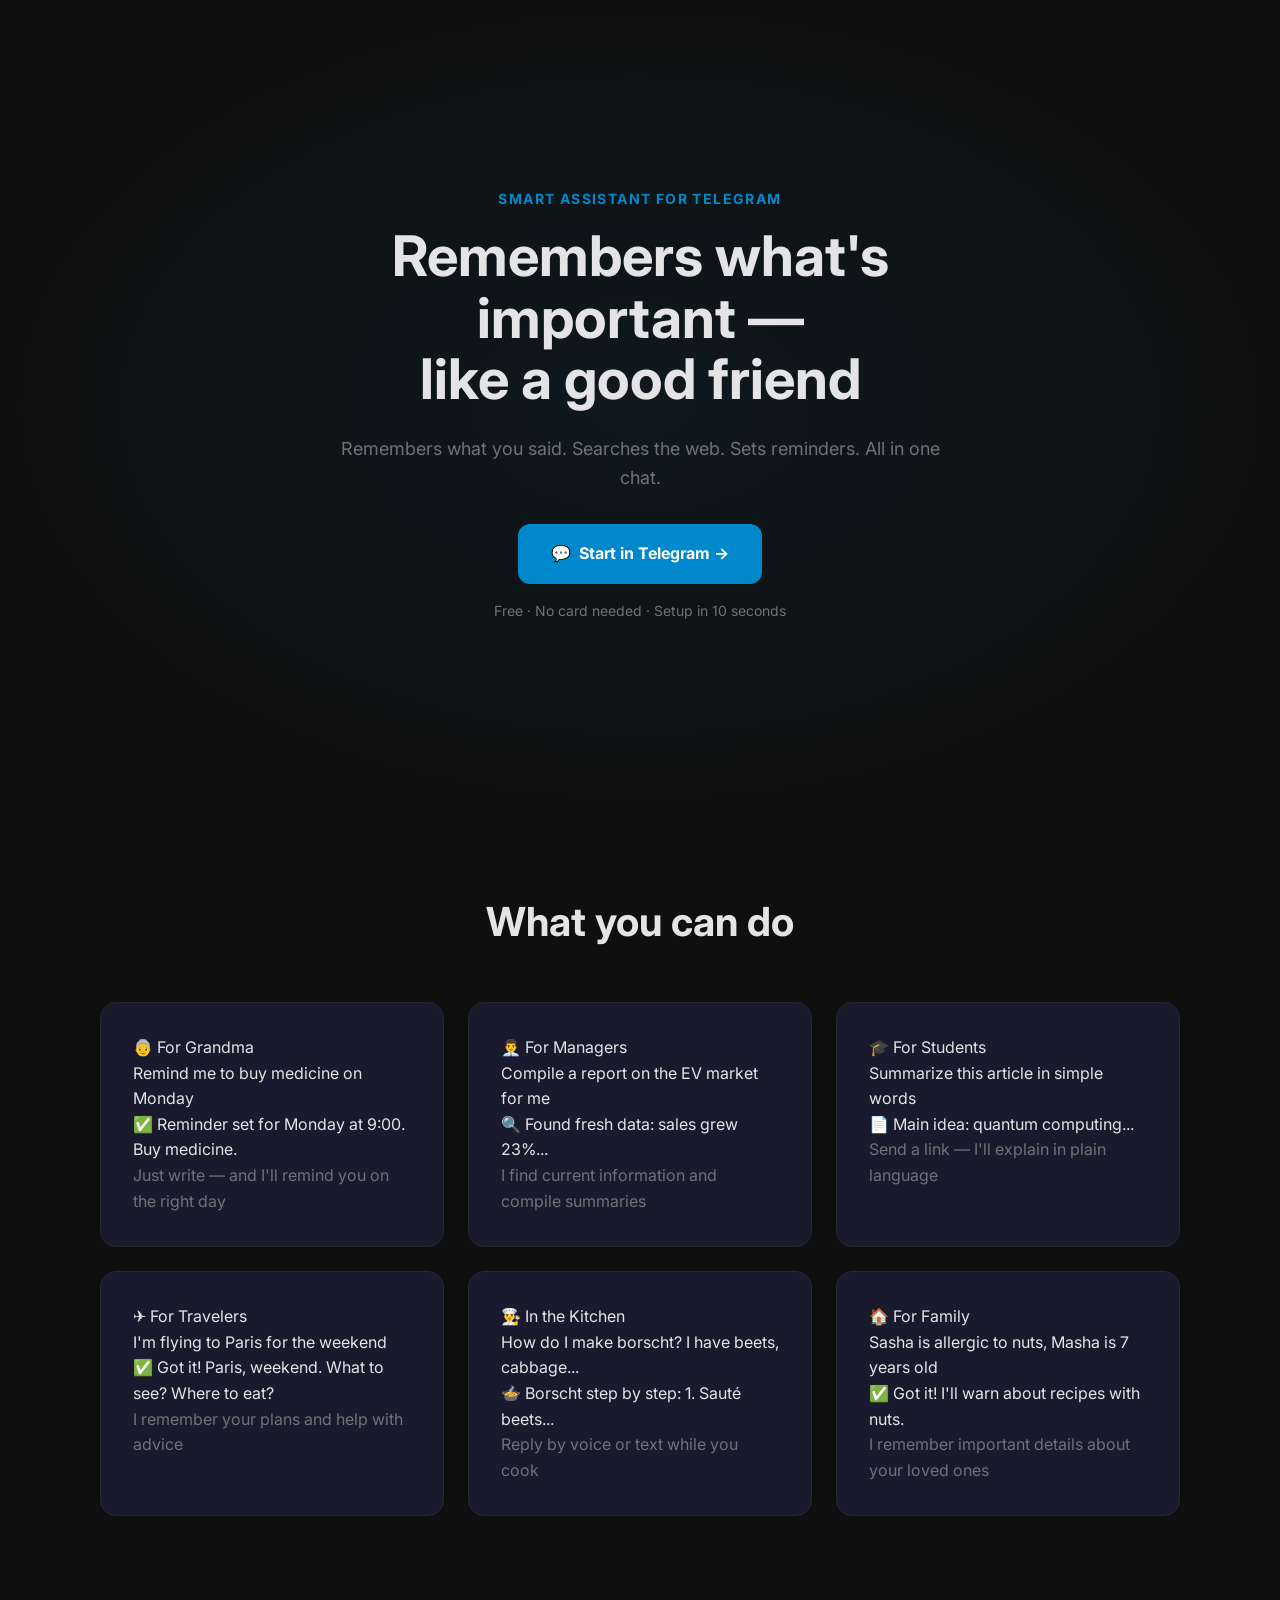
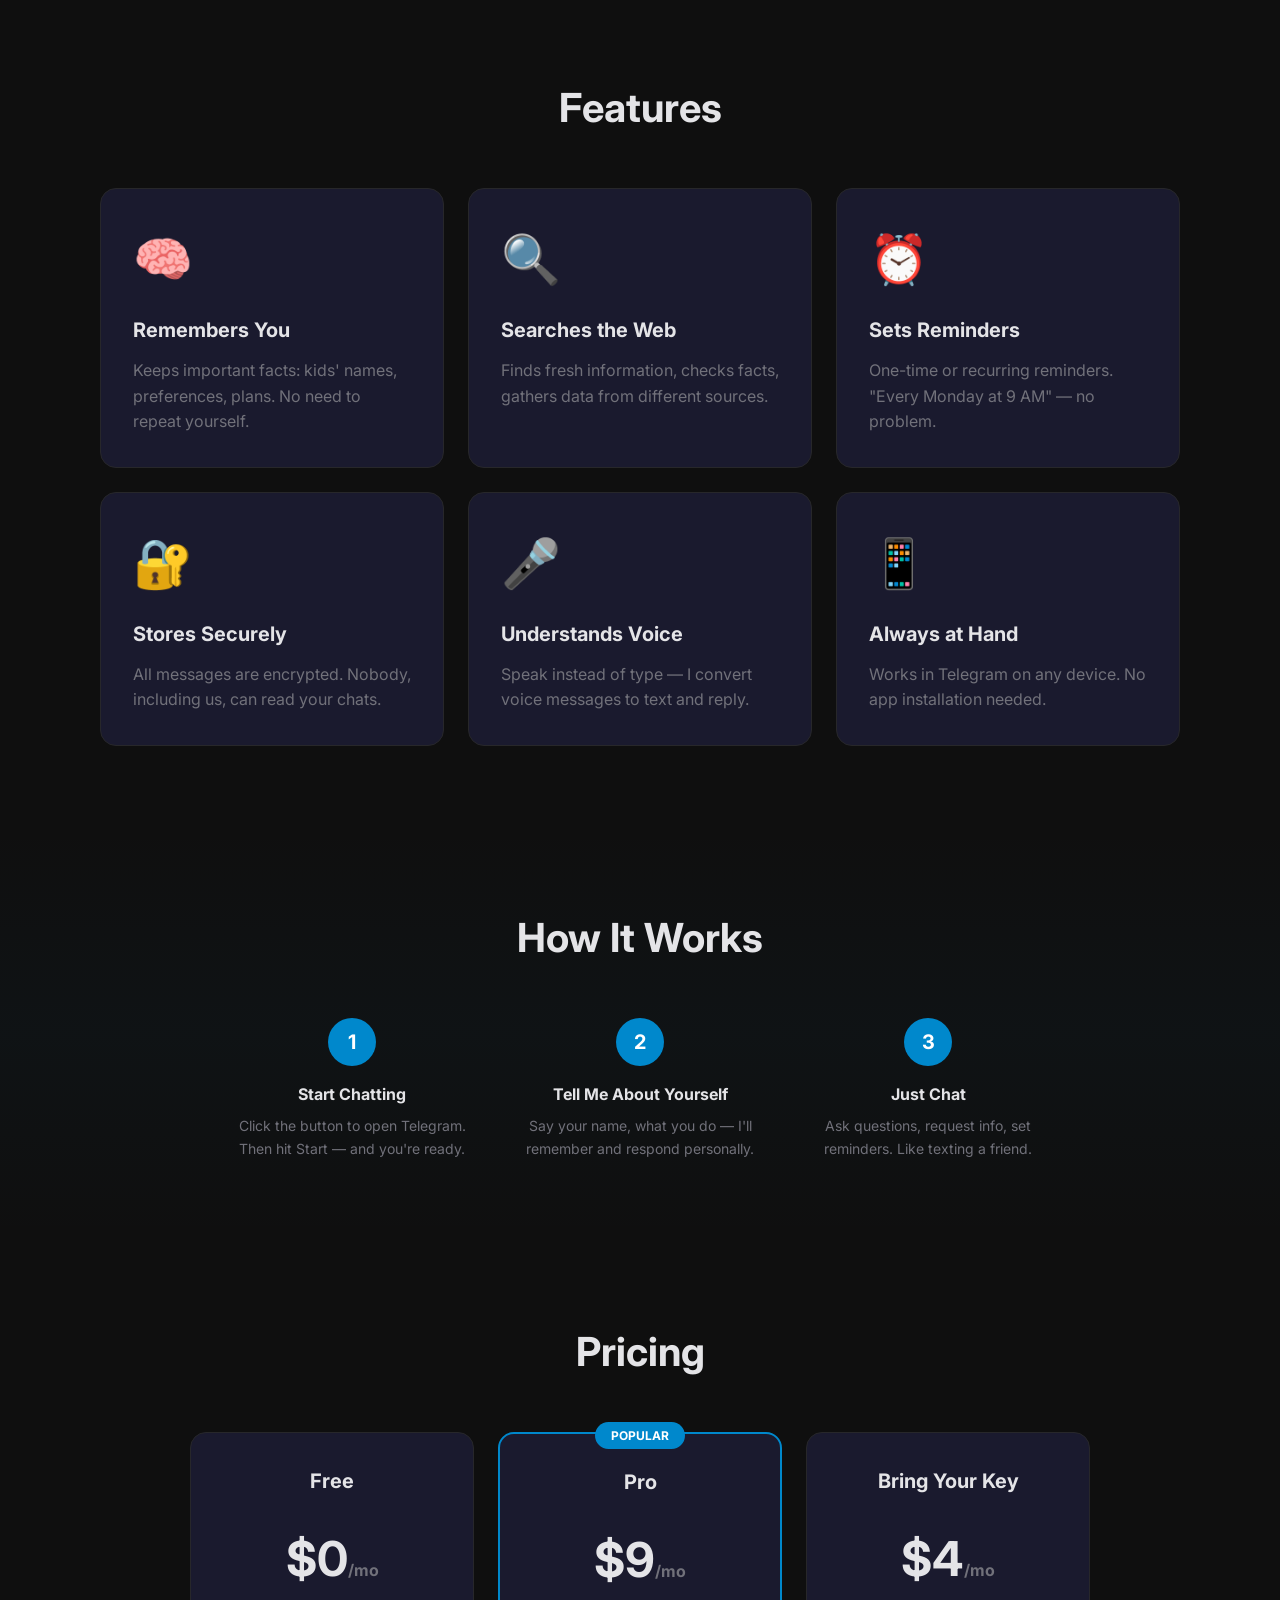
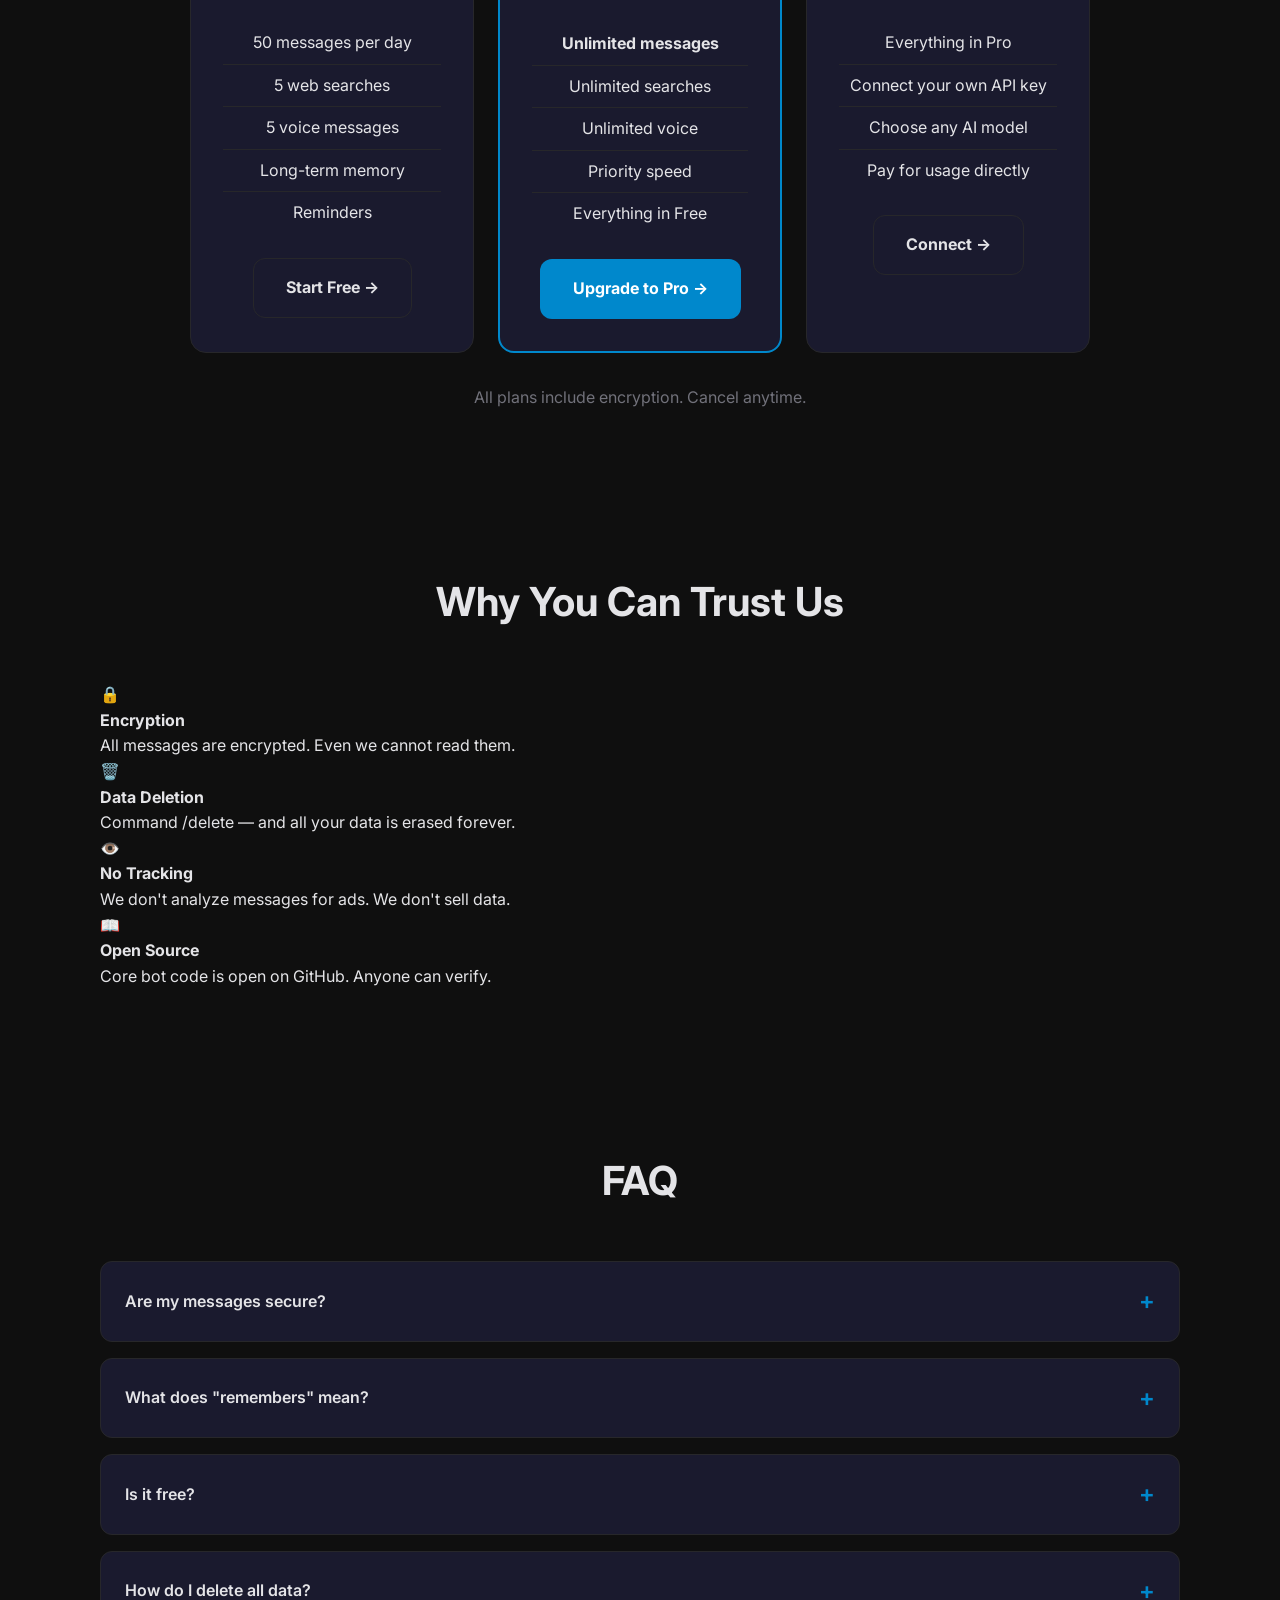
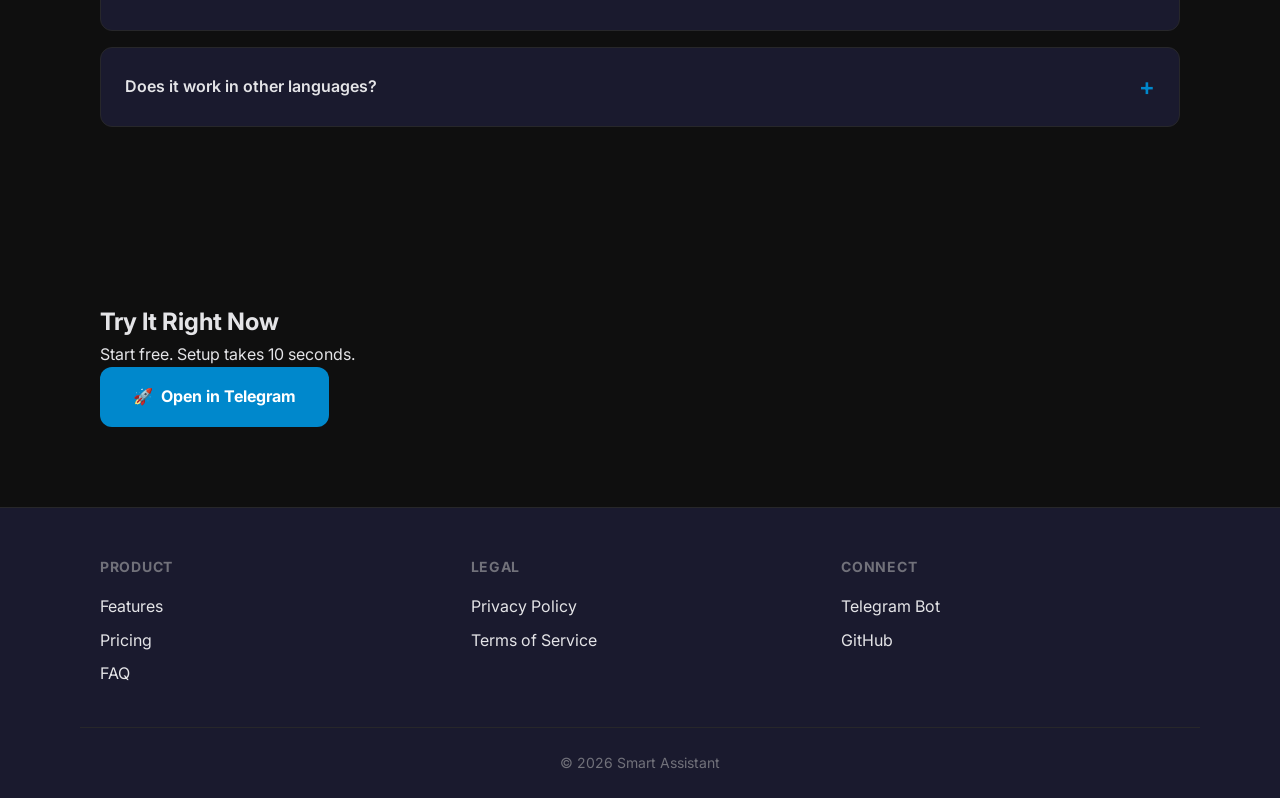
==== commit e4485c4c: "feat: rewrite copy for wide audience with unique features highlight - Replace technical terms (BYOK," ====
--- a/index.html
+++ b/index.html
@@ -3,10 +3,10 @@
   <head>
     <meta charset="UTF-8" />
     <meta name="viewport" content="width=device-width, initial-scale=1.0" />
-    <title>AI Assistant for Telegram — Memory, Search, Privacy</title>
-    <meta name="description" content="Telegram AI bot with 10-day memory, web search, and end-to-end encryption. Free to start." />
-    <meta property="og:title" content="AI Assistant for Telegram" />
-    <meta property="og:description" content="10-day memory, web search, encryption, and BYOK mode." />
+    <title>Smart Assistant for Telegram — Remembers, Searches, Reminds</title>
+    <meta name="description" content="Your personal AI assistant in Telegram. Remembers what's important, finds fresh info, sets reminders. Start free." />
+    <meta property="og:title" content="Smart Assistant for Telegram" />
+    <meta property="og:description" content="Remembers what matters. Finds what you need. Reminds you on time." />
     <meta property="og:type" content="website" />
     <meta property="og:image" content="assets/og-image.png" />
     <meta name="twitter:card" content="summary_large_image" />
@@ -20,45 +20,130 @@
     <script defer src="script.js"></script>
   </head>
   <body>
-    <div class="lang-switcher" id="lang-switcher">
-      <button class="lang-btn" type="button" data-lang="en">EN</button>
-      <button class="lang-btn" type="button" data-lang="ru">RU</button>
-    </div>
-
     <header class="hero" id="top">
       <div class="container hero__inner reveal">
-        <p class="eyebrow" data-i18n="hero.eyebrow">Telegram AI Assistant</p>
-        <h1 data-i18n="hero.h1">Your Telegram AI that actually remembers you</h1>
-        <p class="hero__sub" data-i18n="hero.sub">10 days of context. Web search. End-to-end encryption. No data leaves your control.</p>
+        <p class="eyebrow">Smart Assistant for Telegram</p>
+        <h1>Remembers what's important —<br>like a good friend</h1>
+        <p class="hero__sub">Remembers what you said. Searches the web. Sets reminders. All in one chat.</p>
         <a class="btn btn--primary" href="https://t.me/smart_assistant_helper_bot?start=ref_landing" target="_blank" rel="noopener noreferrer">
-          <span aria-hidden="true">✈️</span> <span data-i18n="hero.cta">Add to Telegram →</span>
+          <span aria-hidden="true">💬</span> Start in Telegram →
         </a>
-        <p class="hero__note" data-i18n="hero.note">Free to start · No credit card required</p>
+        <p class="hero__note">Free · No card needed · Setup in 10 seconds</p>
       </div>
     </header>
 
+    <section class="examples" id="examples">
+      <div class="container">
+        <h2 class="section-title reveal">What you can do</h2>
+        <div class="grid examples__grid">
+          <article class="card example-card reveal">
+            <div class="example-header">
+              <span class="example-avatar">👵</span>
+              <span class="example-user">For Grandma</span>
+            </div>
+            <div class="example-chat">
+              <div class="message user">Remind me to buy medicine on Monday</div>
+              <div class="message bot">✅ Reminder set for Monday at 9:00. Buy medicine.</div>
+            </div>
+            <p class="example-desc">Just write — and I'll remind you on the right day</p>
+          </article>
+
+          <article class="card example-card reveal">
+            <div class="example-header">
+              <span class="example-avatar">👨‍💼</span>
+              <span class="example-user">For Managers</span>
+            </div>
+            <div class="example-chat">
+              <div class="message user">Compile a report on the EV market for me</div>
+              <div class="message bot">🔍 Found fresh data: sales grew 23%...</div>
+            </div>
+            <p class="example-desc">I find current information and compile summaries</p>
+          </article>
+
+          <article class="card example-card reveal">
+            <div class="example-header">
+              <span class="example-avatar">🎓</span>
+              <span class="example-user">For Students</span>
+            </div>
+            <div class="example-chat">
+              <div class="message user">Summarize this article in simple words</div>
+              <div class="message bot">📄 Main idea: quantum computing...</div>
+            </div>
+            <p class="example-desc">Send a link — I'll explain in plain language</p>
+          </article>
+
+          <article class="card example-card reveal">
+            <div class="example-header">
+              <span class="example-avatar">✈️</span>
+              <span class="example-user">For Travelers</span>
+            </div>
+            <div class="example-chat">
+              <div class="message user">I'm flying to Paris for the weekend</div>
+              <div class="message bot">✅ Got it! Paris, weekend. What to see? Where to eat?</div>
+            </div>
+            <p class="example-desc">I remember your plans and help with advice</p>
+          </article>
+
+          <article class="card example-card reveal">
+            <div class="example-header">
+              <span class="example-avatar">👨‍🍳</span>
+              <span class="example-user">In the Kitchen</span>
+            </div>
+            <div class="example-chat">
+              <div class="message user">How do I make borscht? I have beets, cabbage...</div>
+              <div class="message bot">🍲 Borscht step by step: 1. Sauté beets...</div>
+            </div>
+            <p class="example-desc">Reply by voice or text while you cook</p>
+          </article>
+
+          <article class="card example-card reveal">
+            <div class="example-header">
+              <span class="example-avatar">🏠</span>
+              <span class="example-user">For Family</span>
+            </div>
+            <div class="example-chat">
+              <div class="message user">Sasha is allergic to nuts, Masha is 7 years old</div>
+              <div class="message bot">✅ Got it! I'll warn about recipes with nuts.</div>
+            </div>
+            <p class="example-desc">I remember important details about your loved ones</p>
+          </article>
+        </div>
+      </div>
+    </section>
+
     <section class="features" id="features">
       <div class="container">
+        <h2 class="section-title reveal">Features</h2>
         <div class="grid features__grid">
           <article class="card reveal">
             <div class="icon" aria-hidden="true">🧠</div>
-            <h3 data-i18n="features.memory.title">10-Day Memory</h3>
-            <p data-i18n="features.memory.desc">Daily summaries + rolling context. It knows what you talked about last Tuesday.</p>
+            <h3>Remembers You</h3>
+            <p>Keeps important facts: kids' names, preferences, plans. No need to repeat yourself.</p>
           </article>
           <article class="card reveal">
             <div class="icon" aria-hidden="true">🔍</div>
-            <h3 data-i18n="features.search.title">Web Search Built-in</h3>
-            <p data-i18n="features.search.desc">Ask anything current. Get answers with sources, not hallucinations.</p>
+            <h3>Searches the Web</h3>
+            <p>Finds fresh information, checks facts, gathers data from different sources.</p>
+          </article>
+          <article class="card reveal">
+            <div class="icon" aria-hidden="true">⏰</div>
+            <h3>Sets Reminders</h3>
+            <p>One-time or recurring reminders. "Every Monday at 9 AM" — no problem.</p>
           </article>
           <article class="card reveal">
             <div class="icon" aria-hidden="true">🔐</div>
-            <h3 data-i18n="features.encrypted.title">Encrypted by Default</h3>
-            <p data-i18n="features.encrypted.desc">Your conversations are encrypted at rest. We can't read them. Nobody can.</p>
-          </article>
-          <article class="card reveal">
-            <div class="icon" aria-hidden="true">🔑</div>
-            <h3 data-i18n="features.byok.title">Bring Your Own Key</h3>
-            <p data-i18n="features.byok.desc">Use your own OpenAI/Anthropic API key. Full control, zero markup.</p>
+            <h3>Stores Securely</h3>
+            <p>All messages are encrypted. Nobody, including us, can read your chats.</p>
+          </article>
+          <article class="card reveal">
+            <div class="icon" aria-hidden="true">🎤</div>
+            <h3>Understands Voice</h3>
+            <p>Speak instead of type — I convert voice messages to text and reply.</p>
+          </article>
+          <article class="card reveal">
+            <div class="icon" aria-hidden="true">📱</div>
+            <h3>Always at Hand</h3>
+            <p>Works in Telegram on any device. No app installation needed.</p>
           </article>
         </div>
       </div>
@@ -66,285 +151,165 @@
 
     <section class="how" id="how">
       <div class="container">
-        <h2 class="section-title reveal" data-i18n="how.title">How It Works</h2>
+        <h2 class="section-title reveal">How It Works</h2>
         <div class="steps">
           <div class="step reveal">
             <div class="step__num">1</div>
-            <h4 data-i18n="how.step1.title">Start the bot</h4>
-            <p data-i18n="how.step1.desc">Open Telegram, hit Start. That's it.</p>
+            <h4>Start Chatting</h4>
+            <p>Click the button to open Telegram. Then hit Start — and you're ready.</p>
           </div>
           <div class="step reveal">
             <div class="step__num">2</div>
-            <h4 data-i18n="how.step2.title">Just talk</h4>
-            <p data-i18n="how.step2.desc">Ask questions, brainstorm, search the web. It remembers context across days.</p>
+            <h4>Tell Me About Yourself</h4>
+            <p>Say your name, what you do — I'll remember and respond personally.</p>
           </div>
           <div class="step reveal">
             <div class="step__num">3</div>
-            <h4 data-i18n="how.step3.title">Go Pro when ready</h4>
-            <p data-i18n="how.step3.desc">Unlock longer memory, priority responses, and BYOK mode.</p>
-          </div>
-        </div>
-      </div>
-    </section>
-
-    <section class="examples" id="examples">
-      <div class="container">
-        <h2 class="section-title reveal" data-i18n="examples.title">See It in Action</h2>
-        <div class="grid examples__grid">
-          <article class="card demo-card reveal">
-            <p class="demo-card__label" data-i18n="examples.memory.label">🧠 Memory</p>
-            <div class="demo-card__window" aria-label="Memory chat example">
-              <div class="demo-card__topbar">
-                <div>
-                  <div class="demo-card__title" data-i18n="chat.header.title">AI Assistant</div>
-                  <div class="demo-card__subtitle" data-i18n="chat.header.subtitle">bot</div>
-                </div>
-              </div>
-              <div class="demo-card__chat">
-                <div class="chat-row chat-row--user chat-row--single">
-                  <div class="chat-msg chat-msg--user">
-                    <p data-i18n="chat.memory.user1">What did we discuss yesterday about the project?</p>
-                    <span class="chat-msg__time">✓✓ 10:15</span>
-                  </div>
-                </div>
-                <div class="chat-group chat-group--bot">
-                  <p class="chat-group__name">AI Assistant</p>
-                  <div class="chat-row chat-row--bot chat-row--single">
-                    <div class="chat-msg chat-msg--bot">
-                      <p data-i18n="chat.memory.bot1">Yesterday you asked about migrating the database to PostgreSQL. You decided to start with the users table and keep MongoDB for logs temporarily.</p>
-                      <span class="chat-msg__time">10:15</span>
-                    </div>
-                    <div class="chat-bot-avatar" aria-hidden="true">🤖</div>
-                  </div>
-                </div>
-                <div class="chat-row chat-row--user chat-row--single">
-                  <div class="chat-msg chat-msg--user">
-                    <p data-i18n="chat.memory.user2">Right! And what was the deadline?</p>
-                    <span class="chat-msg__time">✓✓ 10:16</span>
-                  </div>
-                </div>
-                <div class="chat-group chat-group--bot">
-                  <p class="chat-group__name">AI Assistant</p>
-                  <div class="chat-row chat-row--bot chat-row--single">
-                    <div class="chat-msg chat-msg--bot">
-                      <p data-i18n="chat.memory.bot2">You mentioned March 15th as the target date for the first phase.</p>
-                      <span class="chat-msg__time">10:16</span>
-                    </div>
-                    <div class="chat-bot-avatar" aria-hidden="true">🤖</div>
-                  </div>
-                </div>
-              </div>
-            </div>
-          </article>
-
-          <article class="card demo-card reveal">
-            <p class="demo-card__label" data-i18n="examples.search.label">🔍 Web Search</p>
-            <div class="demo-card__window" aria-label="Web search chat example">
-              <div class="demo-card__topbar">
-                <div>
-                  <div class="demo-card__title" data-i18n="chat.header.title">AI Assistant</div>
-                  <div class="demo-card__subtitle" data-i18n="chat.header.subtitle">bot</div>
-                </div>
-              </div>
-              <div class="demo-card__chat">
-                <div class="chat-row chat-row--user chat-row--single">
-                  <div class="chat-msg chat-msg--user">
-                    <p data-i18n="chat.search.user1">What's the latest news about GPT-5?</p>
-                    <span class="chat-msg__time">✓✓ 14:30</span>
-                  </div>
-                </div>
-                <div class="chat-group chat-group--bot">
-                  <p class="chat-group__name">AI Assistant</p>
-                  <div class="chat-row chat-row--bot chat-row--single">
-                    <div class="chat-msg chat-msg--bot">
-                      <p data-i18n="chat.search.bot1">Based on recent sources: OpenAI hasn't officially announced GPT-5 yet, but reports suggest it's in internal testing. Key improvements expected include better reasoning and multimodal capabilities. [Source: TechCrunch, The Verge]</p>
-                      <span class="chat-msg__time">14:31</span>
-                    </div>
-                    <div class="chat-bot-avatar" aria-hidden="true">🤖</div>
-                  </div>
-                </div>
-                <div class="chat-row chat-row--user chat-row--single">
-                  <div class="chat-msg chat-msg--user">
-                    <p data-i18n="chat.search.user2">How does it compare to Claude?</p>
-                    <span class="chat-msg__time">✓✓ 14:31</span>
-                  </div>
-                </div>
-                <div class="chat-group chat-group--bot">
-                  <p class="chat-group__name">AI Assistant</p>
-                  <div class="chat-row chat-row--bot chat-row--single">
-                    <div class="chat-msg chat-msg--bot">
-                      <p data-i18n="chat.search.bot2">Both are competitive. Claude focuses on safety and long context (200K tokens), while GPT models excel in tool use and ecosystem. The choice depends on your use case.</p>
-                      <span class="chat-msg__time">14:32</span>
-                    </div>
-                    <div class="chat-bot-avatar" aria-hidden="true">🤖</div>
-                  </div>
-                </div>
-              </div>
-            </div>
-          </article>
-
-          <article class="card demo-card reveal">
-            <p class="demo-card__label" data-i18n="examples.privacy.label">🔐 Privacy</p>
-            <div class="demo-card__window" aria-label="Privacy chat example">
-              <div class="demo-card__topbar">
-                <div>
-                  <div class="demo-card__title" data-i18n="chat.header.title">AI Assistant</div>
-                  <div class="demo-card__subtitle" data-i18n="chat.header.subtitle">bot</div>
-                </div>
-              </div>
-              <div class="demo-card__chat">
-                <div class="chat-row chat-row--user chat-row--single">
-                  <div class="chat-msg chat-msg--user">
-                    <p data-i18n="chat.privacy.user1">Is my data safe here?</p>
-                    <span class="chat-msg__time">✓✓ 18:00</span>
-                  </div>
-                </div>
-                <div class="chat-group chat-group--bot">
-                  <p class="chat-group__name">AI Assistant</p>
-                  <div class="chat-row chat-row--bot chat-row--single">
-                    <div class="chat-msg chat-msg--bot">
-                      <p data-i18n="chat.privacy.bot1">Yes. All your messages are encrypted with AES-256 at rest. I can't access your raw data — only the encrypted context needed for our conversation.</p>
-                      <span class="chat-msg__time">18:00</span>
-                    </div>
-                    <div class="chat-bot-avatar" aria-hidden="true">🤖</div>
-                  </div>
-                </div>
-                <div class="chat-row chat-row--user chat-row--single">
-                  <div class="chat-msg chat-msg--user">
-                    <p data-i18n="chat.privacy.user2">Can I delete everything?</p>
-                    <span class="chat-msg__time">✓✓ 18:01</span>
-                  </div>
-                </div>
-                <div class="chat-group chat-group--bot">
-                  <p class="chat-group__name">AI Assistant</p>
-                  <div class="chat-row chat-row--bot chat-row--single">
-                    <div class="chat-msg chat-msg--bot">
-                      <p data-i18n="chat.privacy.bot2">Absolutely. Send /delete and all your data — messages, memory, settings — will be permanently erased. No backups retained.</p>
-                      <span class="chat-msg__time">18:01</span>
-                    </div>
-                    <div class="chat-bot-avatar" aria-hidden="true">🤖</div>
-                  </div>
-                </div>
-                <div class="chat-row chat-row--user chat-row--single">
-                  <div class="chat-msg chat-msg--user">
-                    <p data-i18n="chat.privacy.user3">What about my API key?</p>
-                    <span class="chat-msg__time">✓✓ 18:02</span>
-                  </div>
-                </div>
-                <div class="chat-group chat-group--bot">
-                  <p class="chat-group__name">AI Assistant</p>
-                  <div class="chat-row chat-row--bot chat-row--single">
-                    <div class="chat-msg chat-msg--bot">
-                      <p data-i18n="chat.privacy.bot3">Your API key is stored encrypted and never logged. You can remove it anytime with /settings.</p>
-                      <span class="chat-msg__time">18:02</span>
-                    </div>
-                    <div class="chat-bot-avatar" aria-hidden="true">🤖</div>
-                  </div>
-                </div>
-              </div>
-            </div>
-          </article>
+            <h4>Just Chat</h4>
+            <p>Ask questions, request info, set reminders. Like texting a friend.</p>
+          </div>
         </div>
       </div>
     </section>
 
     <section class="pricing" id="pricing">
       <div class="container">
-        <h2 class="section-title reveal" data-i18n="pricing.title">Pricing</h2>
+        <h2 class="section-title reveal">Pricing</h2>
         <div class="grid pricing__grid">
           <article class="card pricing__card reveal">
-            <h3 data-i18n="pricing.free.name">Free</h3>
-            <div class="price"><span data-i18n="pricing.free.price">$0</span><span data-i18n="pricing.free.per">/mo</span></div>
-            <ul data-i18n-list="pricing.free.features">
-              <li>3-day memory</li>
-              <li>20 messages/day</li>
-              <li>Web search (5/day)</li>
-              <li>Encrypted storage</li>
+            <h3>Free</h3>
+            <div class="price">$0<span>/mo</span></div>
+            <ul>
+              <li>50 messages per day</li>
+              <li>5 web searches</li>
+              <li>5 voice messages</li>
+              <li>Long-term memory</li>
+              <li>Reminders</li>
             </ul>
-            <a class="btn btn--secondary" href="https://t.me/smart_assistant_helper_bot?start=ref_landing" data-i18n="pricing.free.cta">Start Free →</a>
+            <a class="btn btn--secondary" href="https://t.me/smart_assistant_helper_bot?start=ref_landing">Start Free →</a>
           </article>
 
           <article class="card pricing__card pricing__card--popular reveal">
-            <div class="badge" data-i18n="pricing.pro.badge">Popular</div>
-            <h3 data-i18n="pricing.pro.name">Pro</h3>
-            <div class="price"><span data-i18n="pricing.pro.price">$9</span><span data-i18n="pricing.pro.per">/mo</span></div>
-            <ul data-i18n-list="pricing.pro.features">
-              <li>10-day memory</li>
-              <li>Unlimited messages</li>
-              <li>Unlimited web search</li>
-              <li>Priority response time</li>
+            <div class="badge">Popular</div>
+            <h3>Pro</h3>
+            <div class="price">$9<span>/mo</span></div>
+            <ul>
+              <li><strong>Unlimited messages</strong></li>
+              <li>Unlimited searches</li>
+              <li>Unlimited voice</li>
+              <li>Priority speed</li>
+              <li>Everything in Free</li>
             </ul>
-            <a class="btn btn--primary" href="https://t.me/smart_assistant_helper_bot?start=ref_landing_pro" data-i18n="pricing.pro.cta">Upgrade to Pro →</a>
+            <a class="btn btn--primary" href="https://t.me/smart_assistant_helper_bot?start=ref_landing_pro">Upgrade to Pro →</a>
           </article>
 
           <article class="card pricing__card reveal">
-            <h3 data-i18n="pricing.byok.name">BYOK</h3>
-            <div class="price"><span data-i18n="pricing.byok.price">$4</span><span data-i18n="pricing.byok.per">/mo</span></div>
-            <ul data-i18n-list="pricing.byok.features">
+            <h3>Bring Your Key</h3>
+            <div class="price">$4<span>/mo</span></div>
+            <ul>
               <li>Everything in Pro</li>
-              <li>Use your own API keys</li>
-              <li>No per-message costs</li>
-              <li>Self-hosted option</li>
+              <li>Connect your own API key</li>
+              <li>Choose any AI model</li>
+              <li>Pay for usage directly</li>
             </ul>
-            <a class="btn btn--secondary" href="https://t.me/smart_assistant_helper_bot?start=ref_landing_byok" data-i18n="pricing.byok.cta">Get Started →</a>
-          </article>
-        </div>
-        <p class="pricing__note" data-i18n="pricing.note">All plans include encryption. Cancel anytime.</p>
-      </div>
-    </section>
-
-    <section class="privacy" id="privacy">
-      <div class="container">
-        <h2 class="section-title reveal" data-i18n="privacy.title">Privacy isn't a feature. It's the architecture.</h2>
-        <ul class="privacy__list reveal" data-i18n-list="privacy.items">
-          <li>🔒 AES-256 encryption at rest</li>
-          <li>🚫 We never read your messages</li>
-          <li>🏠 Self-hosted option available</li>
-          <li>🗑️ Delete everything with /delete</li>
-          <li>📖 Open-source core</li>
-        </ul>
+            <a class="btn btn--secondary" href="https://t.me/smart_assistant_helper_bot?start=ref_landing_byok">Connect →</a>
+          </article>
+        </div>
+        <p class="pricing__note">All plans include encryption. Cancel anytime.</p>
+      </div>
+    </section>
+
+    <section class="trust" id="trust">
+      <div class="container">
+        <h2 class="section-title reveal">Why You Can Trust Us</h2>
+        <div class="trust-grid reveal">
+          <div class="trust-item">
+            <div class="trust-icon">🔒</div>
+            <h4>Encryption</h4>
+            <p>All messages are encrypted. Even we cannot read them.</p>
+          </div>
+          <div class="trust-item">
+            <div class="trust-icon">🗑️</div>
+            <h4>Data Deletion</h4>
+            <p>Command /delete — and all your data is erased forever.</p>
+          </div>
+          <div class="trust-item">
+            <div class="trust-icon">👁️</div>
+            <h4>No Tracking</h4>
+            <p>We don't analyze messages for ads. We don't sell data.</p>
+          </div>
+          <div class="trust-item">
+            <div class="trust-icon">📖</div>
+            <h4>Open Source</h4>
+            <p>Core bot code is open on GitHub. Anyone can verify.</p>
+          </div>
+        </div>
       </div>
     </section>
 
     <section class="faq" id="faq">
       <div class="container">
-        <h2 class="section-title reveal" data-i18n="faq.title">FAQ</h2>
-        <div data-i18n-faq="faq.items">
-          <details class="faq__item reveal">
-            <summary>Is my data safe?</summary>
-            <p>Yes. All messages are encrypted with AES-256. We use zero-knowledge architecture — even we can't read your conversations.</p>
-          </details>
-        </div>
+        <h2 class="section-title reveal">FAQ</h2>
+        <details class="faq__item reveal">
+          <summary>Are my messages secure?</summary>
+          <p>Yes. All messages are encrypted with a strong algorithm. We cannot read your chats — even if we wanted to.</p>
+        </details>
+        <details class="faq__item reveal">
+          <summary>What does "remembers" mean?</summary>
+          <p>The bot saves important facts you tell it: name, preferences, plans. In the next conversation, it already knows what you talked about before.</p>
+        </details>
+        <details class="faq__item reveal">
+          <summary>Is it free?</summary>
+          <p>Yes, there's a free tier with a 50 messages per day limit. For active use, there are paid plans without limits.</p>
+        </details>
+        <details class="faq__item reveal">
+          <summary>How do I delete all data?</summary>
+          <p>Send the /delete command in the bot chat — and all your data will be permanently erased.</p>
+        </details>
+        <details class="faq__item reveal">
+          <summary>Does it work in other languages?</summary>
+          <p>Yes, the bot understands and responds in many languages. It automatically detects the language of your messages.</p>
+        </details>
+      </div>
+    </section>
+
+    <section class="cta">
+      <div class="container cta__inner reveal">
+        <h2>Try It Right Now</h2>
+        <p>Start free. Setup takes 10 seconds.</p>
+        <a class="btn btn--primary btn--large" href="https://t.me/smart_assistant_helper_bot?start=ref_landing" target="_blank" rel="noopener noreferrer">
+          <span aria-hidden="true">🚀</span> Open in Telegram
+        </a>
       </div>
     </section>
 
     <footer class="footer">
       <div class="container footer__grid">
         <div>
-          <h4 data-i18n="footer.product">Product</h4>
+          <h4>Product</h4>
           <ul>
-            <li><a href="#features" data-i18n="footer.features">Features</a></li>
-            <li><a href="#pricing" data-i18n="footer.pricing">Pricing</a></li>
-            <li><a href="#faq" data-i18n="footer.faq">FAQ</a></li>
+            <li><a href="#features">Features</a></li>
+            <li><a href="#pricing">Pricing</a></li>
+            <li><a href="#faq">FAQ</a></li>
           </ul>
         </div>
         <div>
-          <h4 data-i18n="footer.legal">Legal</h4>
+          <h4>Legal</h4>
           <ul>
-            <li><a href="#" data-i18n="footer.privacy">Privacy Policy</a></li>
-            <li><a href="#" data-i18n="footer.terms">Terms</a></li>
+            <li><a href="#">Privacy Policy</a></li>
+            <li><a href="#">Terms of Service</a></li>
           </ul>
         </div>
         <div>
-          <h4 data-i18n="footer.connect">Connect</h4>
+          <h4>Connect</h4>
           <ul>
-            <li><a href="https://t.me/smart_assistant_helper_bot" target="_blank" data-i18n="footer.telegram">Telegram Bot</a></li>
-            <li><a href="https://github.com/drguamok/telegram-ai-bot" target="_blank" data-i18n="footer.github">GitHub</a></li>
+            <li><a href="https://t.me/smart_assistant_helper_bot" target="_blank">Telegram Bot</a></li>
+            <li><a href="https://github.com/drguamok/telegram-ai-bot" target="_blank">GitHub</a></li>
           </ul>
         </div>
       </div>
       <div class="container footer__copy">
-        <p data-i18n="footer.copy">© 2026 Smart Assistant. Built with 🤖 and ☕</p>
+        <p>© 2026 Smart Assistant</p>
       </div>
     </footer>
   </body>
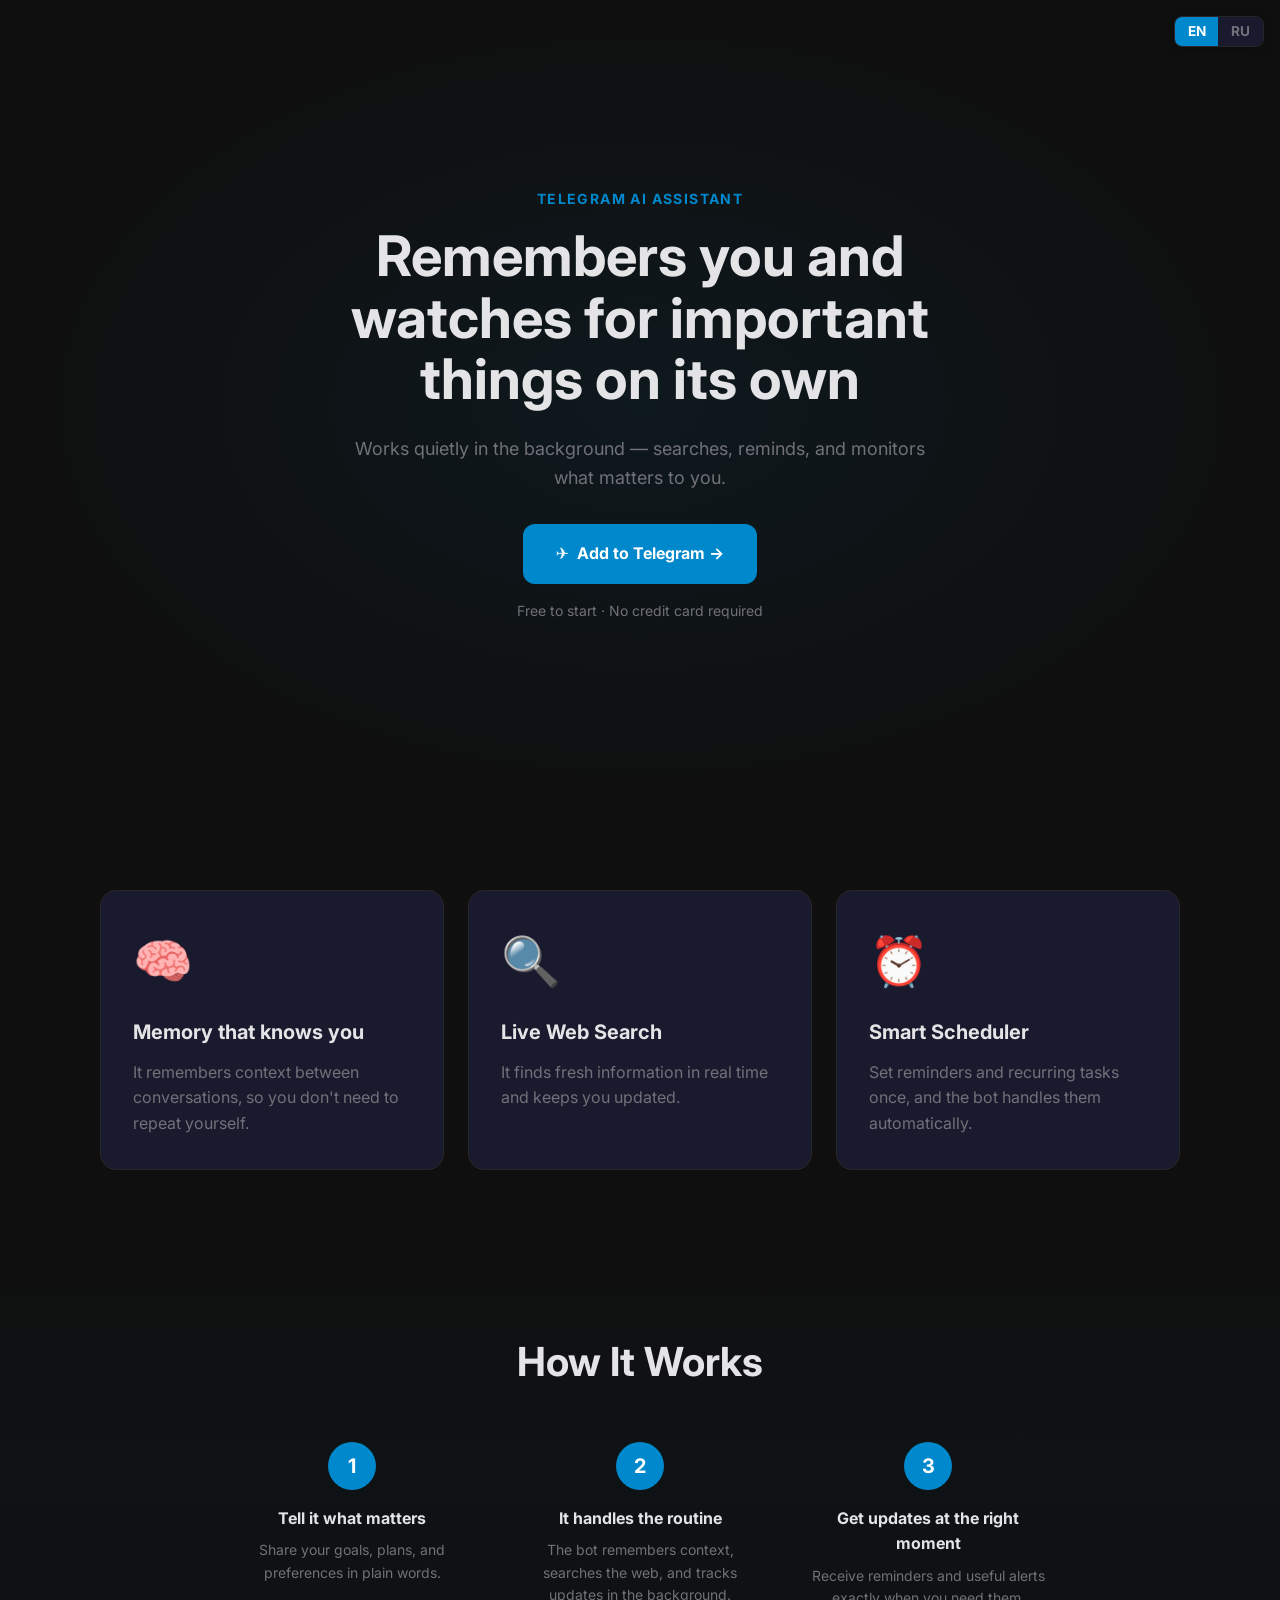
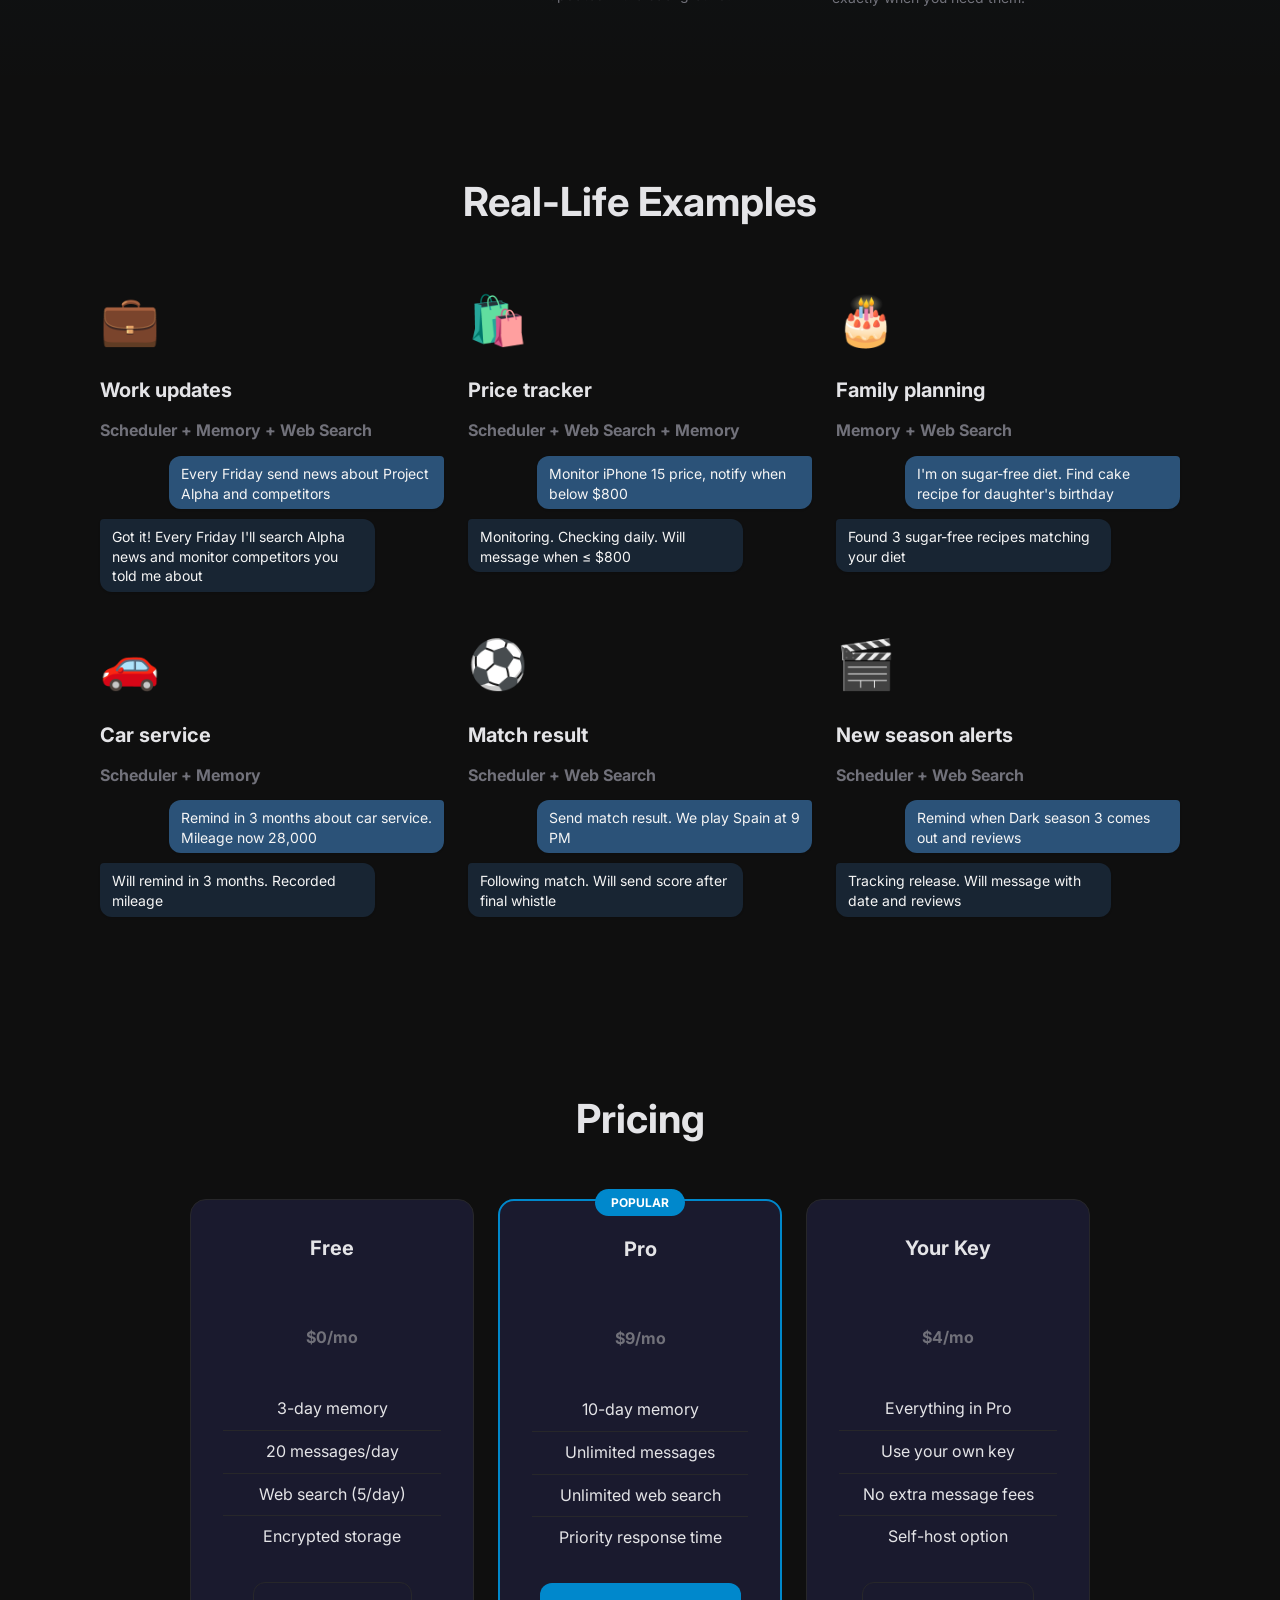
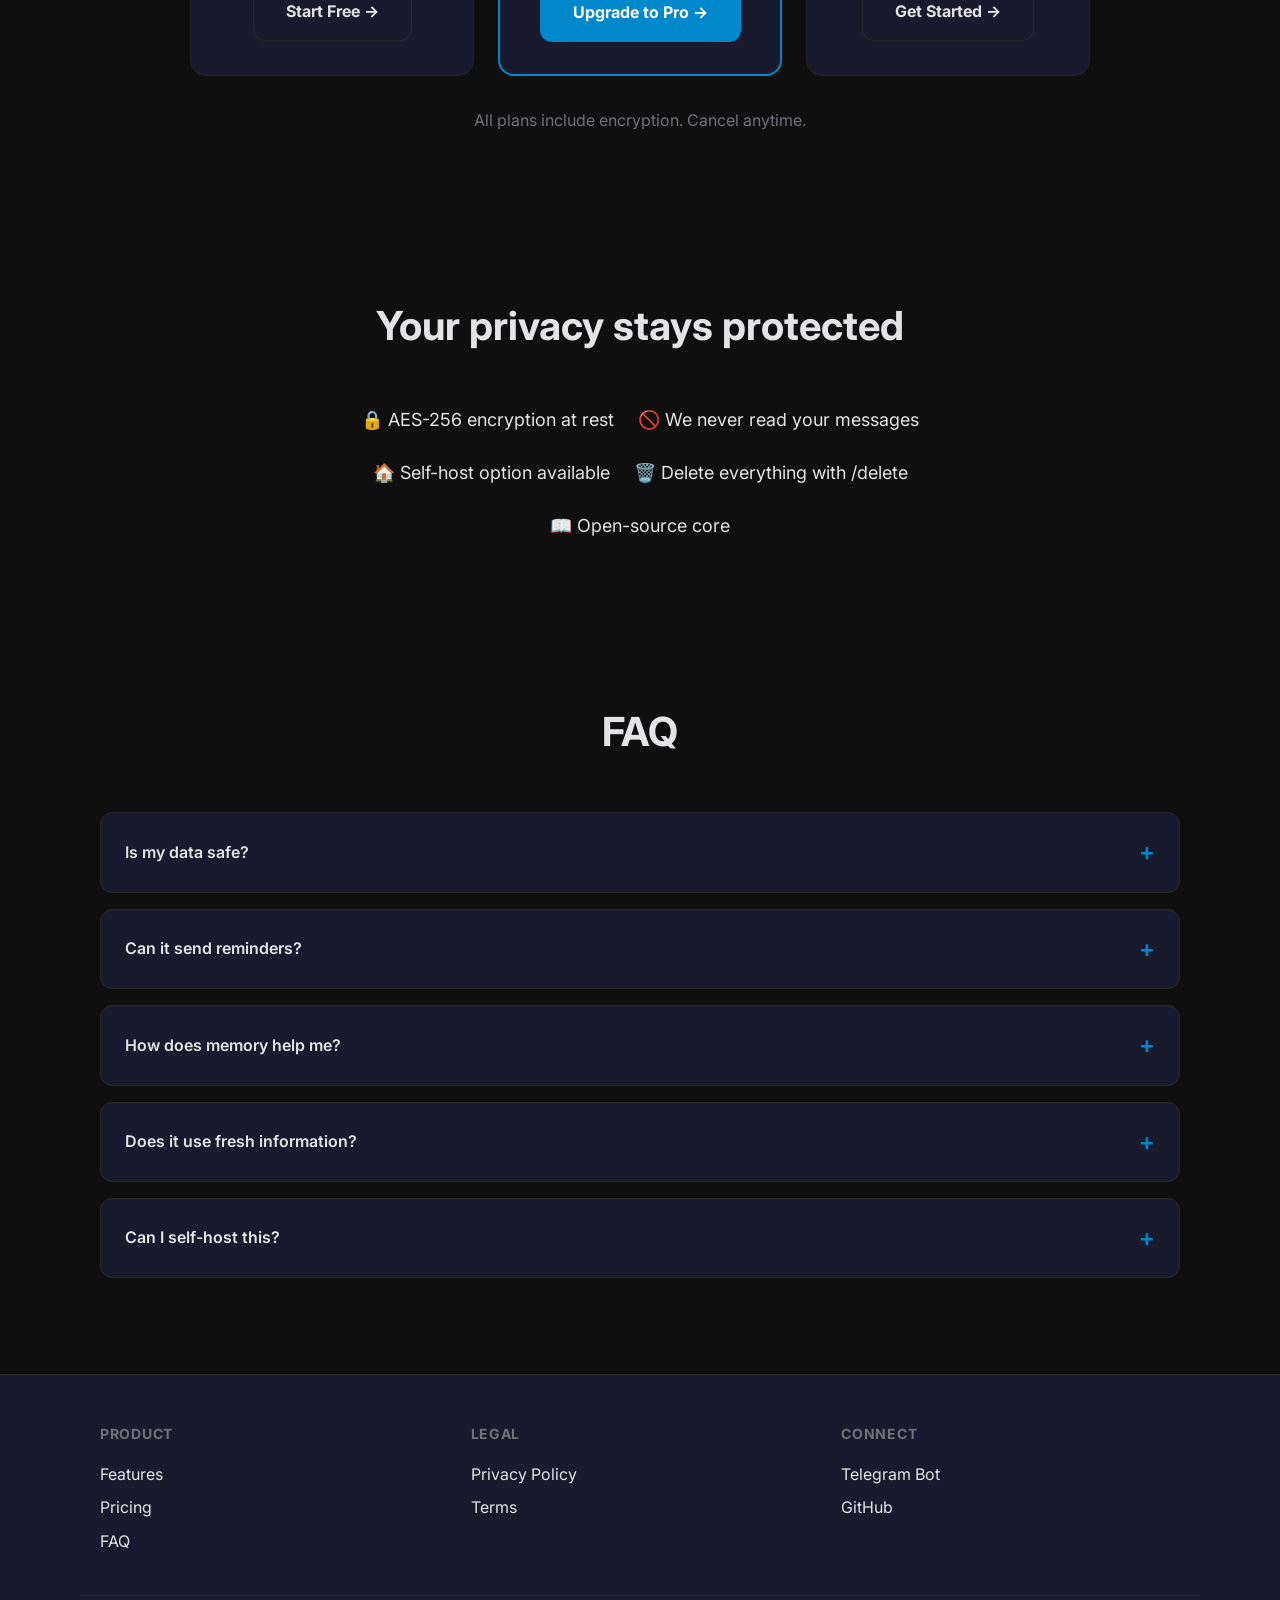
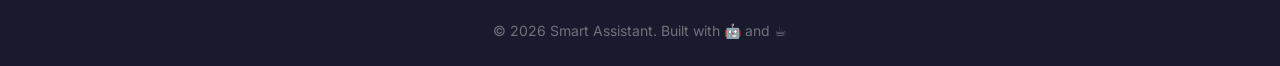
==== commit 23b23d83: "Rewrite landing copy for wide audience and 6 feature-combo examples" ====
--- a/index.html
+++ b/index.html
@@ -3,10 +3,10 @@
   <head>
     <meta charset="UTF-8" />
     <meta name="viewport" content="width=device-width, initial-scale=1.0" />
-    <title>Smart Assistant for Telegram — Remembers, Searches, Reminds</title>
-    <meta name="description" content="Your personal AI assistant in Telegram. Remembers what's important, finds fresh info, sets reminders. Start free." />
-    <meta property="og:title" content="Smart Assistant for Telegram" />
-    <meta property="og:description" content="Remembers what matters. Finds what you need. Reminds you on time." />
+    <title>AI Assistant for Telegram — Remembers, Searches, Reminds</title>
+    <meta name="description" content="Telegram AI bot that works in the background: remembers context, searches the web, and sends reminders." />
+    <meta property="og:title" content="AI Assistant for Telegram" />
+    <meta property="og:description" content="Memory + web search + scheduler in one Telegram bot." />
     <meta property="og:type" content="website" />
     <meta property="og:image" content="assets/og-image.png" />
     <meta name="twitter:card" content="summary_large_image" />
@@ -20,130 +20,40 @@
     <script defer src="script.js"></script>
   </head>
   <body>
+    <div class="lang-switcher" id="lang-switcher">
+      <button class="lang-btn" type="button" data-lang="en">EN</button>
+      <button class="lang-btn" type="button" data-lang="ru">RU</button>
+    </div>
+
     <header class="hero" id="top">
       <div class="container hero__inner reveal">
-        <p class="eyebrow">Smart Assistant for Telegram</p>
-        <h1>Remembers what's important —<br>like a good friend</h1>
-        <p class="hero__sub">Remembers what you said. Searches the web. Sets reminders. All in one chat.</p>
+        <p class="eyebrow" data-i18n="hero.eyebrow">Telegram AI Assistant</p>
+        <h1 data-i18n="hero.h1">Your Telegram AI that actually remembers you</h1>
+        <p class="hero__sub" data-i18n="hero.sub">10 days of context. Web search. End-to-end encryption. No data leaves your control.</p>
         <a class="btn btn--primary" href="https://t.me/smart_assistant_helper_bot?start=ref_landing" target="_blank" rel="noopener noreferrer">
-          <span aria-hidden="true">💬</span> Start in Telegram →
+          <span aria-hidden="true">✈️</span> <span data-i18n="hero.cta">Add to Telegram →</span>
         </a>
-        <p class="hero__note">Free · No card needed · Setup in 10 seconds</p>
+        <p class="hero__note" data-i18n="hero.note">Free to start · No credit card required</p>
       </div>
     </header>
 
-    <section class="examples" id="examples">
-      <div class="container">
-        <h2 class="section-title reveal">What you can do</h2>
-        <div class="grid examples__grid">
-          <article class="card example-card reveal">
-            <div class="example-header">
-              <span class="example-avatar">👵</span>
-              <span class="example-user">For Grandma</span>
-            </div>
-            <div class="example-chat">
-              <div class="message user">Remind me to buy medicine on Monday</div>
-              <div class="message bot">✅ Reminder set for Monday at 9:00. Buy medicine.</div>
-            </div>
-            <p class="example-desc">Just write — and I'll remind you on the right day</p>
-          </article>
-
-          <article class="card example-card reveal">
-            <div class="example-header">
-              <span class="example-avatar">👨‍💼</span>
-              <span class="example-user">For Managers</span>
-            </div>
-            <div class="example-chat">
-              <div class="message user">Compile a report on the EV market for me</div>
-              <div class="message bot">🔍 Found fresh data: sales grew 23%...</div>
-            </div>
-            <p class="example-desc">I find current information and compile summaries</p>
-          </article>
-
-          <article class="card example-card reveal">
-            <div class="example-header">
-              <span class="example-avatar">🎓</span>
-              <span class="example-user">For Students</span>
-            </div>
-            <div class="example-chat">
-              <div class="message user">Summarize this article in simple words</div>
-              <div class="message bot">📄 Main idea: quantum computing...</div>
-            </div>
-            <p class="example-desc">Send a link — I'll explain in plain language</p>
-          </article>
-
-          <article class="card example-card reveal">
-            <div class="example-header">
-              <span class="example-avatar">✈️</span>
-              <span class="example-user">For Travelers</span>
-            </div>
-            <div class="example-chat">
-              <div class="message user">I'm flying to Paris for the weekend</div>
-              <div class="message bot">✅ Got it! Paris, weekend. What to see? Where to eat?</div>
-            </div>
-            <p class="example-desc">I remember your plans and help with advice</p>
-          </article>
-
-          <article class="card example-card reveal">
-            <div class="example-header">
-              <span class="example-avatar">👨‍🍳</span>
-              <span class="example-user">In the Kitchen</span>
-            </div>
-            <div class="example-chat">
-              <div class="message user">How do I make borscht? I have beets, cabbage...</div>
-              <div class="message bot">🍲 Borscht step by step: 1. Sauté beets...</div>
-            </div>
-            <p class="example-desc">Reply by voice or text while you cook</p>
-          </article>
-
-          <article class="card example-card reveal">
-            <div class="example-header">
-              <span class="example-avatar">🏠</span>
-              <span class="example-user">For Family</span>
-            </div>
-            <div class="example-chat">
-              <div class="message user">Sasha is allergic to nuts, Masha is 7 years old</div>
-              <div class="message bot">✅ Got it! I'll warn about recipes with nuts.</div>
-            </div>
-            <p class="example-desc">I remember important details about your loved ones</p>
-          </article>
-        </div>
-      </div>
-    </section>
-
     <section class="features" id="features">
       <div class="container">
-        <h2 class="section-title reveal">Features</h2>
         <div class="grid features__grid">
           <article class="card reveal">
             <div class="icon" aria-hidden="true">🧠</div>
-            <h3>Remembers You</h3>
-            <p>Keeps important facts: kids' names, preferences, plans. No need to repeat yourself.</p>
+            <h3 data-i18n="features.memory.title">Memory that knows you</h3>
+            <p data-i18n="features.memory.desc">It remembers your preferences and context between conversations, so you don't repeat yourself.</p>
           </article>
           <article class="card reveal">
             <div class="icon" aria-hidden="true">🔍</div>
-            <h3>Searches the Web</h3>
-            <p>Finds fresh information, checks facts, gathers data from different sources.</p>
+            <h3 data-i18n="features.search.title">Live Web Search</h3>
+            <p data-i18n="features.search.desc">Find fresh information in real time with links and updates when things change.</p>
           </article>
           <article class="card reveal">
             <div class="icon" aria-hidden="true">⏰</div>
-            <h3>Sets Reminders</h3>
-            <p>One-time or recurring reminders. "Every Monday at 9 AM" — no problem.</p>
-          </article>
-          <article class="card reveal">
-            <div class="icon" aria-hidden="true">🔐</div>
-            <h3>Stores Securely</h3>
-            <p>All messages are encrypted. Nobody, including us, can read your chats.</p>
-          </article>
-          <article class="card reveal">
-            <div class="icon" aria-hidden="true">🎤</div>
-            <h3>Understands Voice</h3>
-            <p>Speak instead of type — I convert voice messages to text and reply.</p>
-          </article>
-          <article class="card reveal">
-            <div class="icon" aria-hidden="true">📱</div>
-            <h3>Always at Hand</h3>
-            <p>Works in Telegram on any device. No app installation needed.</p>
+            <h3 data-i18n="features.scheduler.title">Smart Scheduler</h3>
+            <p data-i18n="features.scheduler.desc">Set reminders and recurring tasks once, and the bot handles them automatically.</p>
           </article>
         </div>
       </div>
@@ -151,165 +61,174 @@
 
     <section class="how" id="how">
       <div class="container">
-        <h2 class="section-title reveal">How It Works</h2>
+        <h2 class="section-title reveal" data-i18n="how.title">How It Works</h2>
         <div class="steps">
           <div class="step reveal">
             <div class="step__num">1</div>
-            <h4>Start Chatting</h4>
-            <p>Click the button to open Telegram. Then hit Start — and you're ready.</p>
+            <h4 data-i18n="how.step1.title">Start the bot</h4>
+            <p data-i18n="how.step1.desc">Open Telegram, hit Start. That's it.</p>
           </div>
           <div class="step reveal">
             <div class="step__num">2</div>
-            <h4>Tell Me About Yourself</h4>
-            <p>Say your name, what you do — I'll remember and respond personally.</p>
+            <h4 data-i18n="how.step2.title">Just talk</h4>
+            <p data-i18n="how.step2.desc">Ask questions, brainstorm, search the web. It remembers context across days.</p>
           </div>
           <div class="step reveal">
             <div class="step__num">3</div>
-            <h4>Just Chat</h4>
-            <p>Ask questions, request info, set reminders. Like texting a friend.</p>
+            <h4 data-i18n="how.step3.title">Go Pro when ready</h4>
+            <p data-i18n="how.step3.desc">Unlock longer memory, priority responses, and BYOK mode.</p>
           </div>
         </div>
       </div>
     </section>
 
+    <section class="examples" id="examples">
+      <div class="container">
+        <h2 class="section-title reveal" data-i18n="examples.title">See It in Action</h2>
+        <div class="grid examples__grid">
+          <article class="card demo-card reveal">
+            <div class="icon" aria-hidden="true">💼</div>
+            <h3 data-i18n="examples.work.title">Work updates</h3>
+            <p class="demo-card__label" data-i18n="examples.work.combo">Scheduler + Memory + Web Search</p>
+            <div class="chat-row chat-row--user chat-row--single"><div class="chat-msg chat-msg--user"><p data-i18n="examples.work.user">Every Friday send news about Project Alpha and competitors</p></div></div>
+            <div class="chat-row chat-row--bot chat-row--single"><div class="chat-msg chat-msg--bot"><p data-i18n="examples.work.bot">Got it! Every Friday I'll search Alpha news and monitor competitors you told me about</p></div></div>
+          </article>
+          <article class="card demo-card reveal">
+            <div class="icon" aria-hidden="true">🛍️</div>
+            <h3 data-i18n="examples.shopping.title">Price tracker</h3>
+            <p class="demo-card__label" data-i18n="examples.shopping.combo">Scheduler + Web Search + Memory</p>
+            <div class="chat-row chat-row--user chat-row--single"><div class="chat-msg chat-msg--user"><p data-i18n="examples.shopping.user">Monitor iPhone 15 price, notify when below $800</p></div></div>
+            <div class="chat-row chat-row--bot chat-row--single"><div class="chat-msg chat-msg--bot"><p data-i18n="examples.shopping.bot">Monitoring. Checking daily. Will message when ≤ $800</p></div></div>
+          </article>
+          <article class="card demo-card reveal">
+            <div class="icon" aria-hidden="true">🎂</div>
+            <h3 data-i18n="examples.family.title">Family planning</h3>
+            <p class="demo-card__label" data-i18n="examples.family.combo">Memory + Web Search</p>
+            <div class="chat-row chat-row--user chat-row--single"><div class="chat-msg chat-msg--user"><p data-i18n="examples.family.user">I'm on sugar-free diet. Find cake recipe for daughter's birthday</p></div></div>
+            <div class="chat-row chat-row--bot chat-row--single"><div class="chat-msg chat-msg--bot"><p data-i18n="examples.family.bot">Found 3 sugar-free recipes matching your diet</p></div></div>
+          </article>
+          <article class="card demo-card reveal">
+            <div class="icon" aria-hidden="true">🚗</div>
+            <h3 data-i18n="examples.car.title">Car service</h3>
+            <p class="demo-card__label" data-i18n="examples.car.combo">Scheduler + Memory</p>
+            <div class="chat-row chat-row--user chat-row--single"><div class="chat-msg chat-msg--user"><p data-i18n="examples.car.user">Remind in 3 months about car service. Mileage now 28,000</p></div></div>
+            <div class="chat-row chat-row--bot chat-row--single"><div class="chat-msg chat-msg--bot"><p data-i18n="examples.car.bot">Will remind in 3 months. Recorded mileage</p></div></div>
+          </article>
+          <article class="card demo-card reveal">
+            <div class="icon" aria-hidden="true">⚽</div>
+            <h3 data-i18n="examples.sports.title">Match result</h3>
+            <p class="demo-card__label" data-i18n="examples.sports.combo">Scheduler + Web Search</p>
+            <div class="chat-row chat-row--user chat-row--single"><div class="chat-msg chat-msg--user"><p data-i18n="examples.sports.user">Send match result. We play Spain at 9 PM</p></div></div>
+            <div class="chat-row chat-row--bot chat-row--single"><div class="chat-msg chat-msg--bot"><p data-i18n="examples.sports.bot">Following match. Will send score after final whistle</p></div></div>
+          </article>
+          <article class="card demo-card reveal">
+            <div class="icon" aria-hidden="true">🎬</div>
+            <h3 data-i18n="examples.entertainment.title">New season alerts</h3>
+            <p class="demo-card__label" data-i18n="examples.entertainment.combo">Scheduler + Web Search</p>
+            <div class="chat-row chat-row--user chat-row--single"><div class="chat-msg chat-msg--user"><p data-i18n="examples.entertainment.user">Remind when Dark season 3 comes out and reviews</p></div></div>
+            <div class="chat-row chat-row--bot chat-row--single"><div class="chat-msg chat-msg--bot"><p data-i18n="examples.entertainment.bot">Tracking release. Will message with date and reviews</p></div></div>
+          </article>
+        </div>
+      </div>
+    </section>
+
     <section class="pricing" id="pricing">
       <div class="container">
-        <h2 class="section-title reveal">Pricing</h2>
+        <h2 class="section-title reveal" data-i18n="pricing.title">Pricing</h2>
         <div class="grid pricing__grid">
           <article class="card pricing__card reveal">
-            <h3>Free</h3>
-            <div class="price">$0<span>/mo</span></div>
-            <ul>
-              <li>50 messages per day</li>
-              <li>5 web searches</li>
-              <li>5 voice messages</li>
-              <li>Long-term memory</li>
-              <li>Reminders</li>
+            <h3 data-i18n="pricing.free.name">Free</h3>
+            <div class="price"><span data-i18n="pricing.free.price">$0</span><span data-i18n="pricing.free.per">/mo</span></div>
+            <ul data-i18n-list="pricing.free.features">
+              <li>3-day memory</li>
+              <li>20 messages/day</li>
+              <li>Web search (5/day)</li>
+              <li>Encrypted storage</li>
             </ul>
-            <a class="btn btn--secondary" href="https://t.me/smart_assistant_helper_bot?start=ref_landing">Start Free →</a>
+            <a class="btn btn--secondary" href="https://t.me/smart_assistant_helper_bot?start=ref_landing" data-i18n="pricing.free.cta">Start Free →</a>
           </article>
 
           <article class="card pricing__card pricing__card--popular reveal">
-            <div class="badge">Popular</div>
-            <h3>Pro</h3>
-            <div class="price">$9<span>/mo</span></div>
-            <ul>
-              <li><strong>Unlimited messages</strong></li>
-              <li>Unlimited searches</li>
-              <li>Unlimited voice</li>
-              <li>Priority speed</li>
-              <li>Everything in Free</li>
+            <div class="badge" data-i18n="pricing.pro.badge">Popular</div>
+            <h3 data-i18n="pricing.pro.name">Pro</h3>
+            <div class="price"><span data-i18n="pricing.pro.price">$9</span><span data-i18n="pricing.pro.per">/mo</span></div>
+            <ul data-i18n-list="pricing.pro.features">
+              <li>10-day memory</li>
+              <li>Unlimited messages</li>
+              <li>Unlimited web search</li>
+              <li>Priority response time</li>
             </ul>
-            <a class="btn btn--primary" href="https://t.me/smart_assistant_helper_bot?start=ref_landing_pro">Upgrade to Pro →</a>
+            <a class="btn btn--primary" href="https://t.me/smart_assistant_helper_bot?start=ref_landing_pro" data-i18n="pricing.pro.cta">Upgrade to Pro →</a>
           </article>
 
           <article class="card pricing__card reveal">
-            <h3>Bring Your Key</h3>
-            <div class="price">$4<span>/mo</span></div>
-            <ul>
+            <h3 data-i18n="pricing.byok.name">BYOK</h3>
+            <div class="price"><span data-i18n="pricing.byok.price">$4</span><span data-i18n="pricing.byok.per">/mo</span></div>
+            <ul data-i18n-list="pricing.byok.features">
               <li>Everything in Pro</li>
-              <li>Connect your own API key</li>
-              <li>Choose any AI model</li>
-              <li>Pay for usage directly</li>
+              <li>Use your own API keys</li>
+              <li>No per-message costs</li>
+              <li>Self-hosted option</li>
             </ul>
-            <a class="btn btn--secondary" href="https://t.me/smart_assistant_helper_bot?start=ref_landing_byok">Connect →</a>
-          </article>
-        </div>
-        <p class="pricing__note">All plans include encryption. Cancel anytime.</p>
-      </div>
-    </section>
-
-    <section class="trust" id="trust">
-      <div class="container">
-        <h2 class="section-title reveal">Why You Can Trust Us</h2>
-        <div class="trust-grid reveal">
-          <div class="trust-item">
-            <div class="trust-icon">🔒</div>
-            <h4>Encryption</h4>
-            <p>All messages are encrypted. Even we cannot read them.</p>
-          </div>
-          <div class="trust-item">
-            <div class="trust-icon">🗑️</div>
-            <h4>Data Deletion</h4>
-            <p>Command /delete — and all your data is erased forever.</p>
-          </div>
-          <div class="trust-item">
-            <div class="trust-icon">👁️</div>
-            <h4>No Tracking</h4>
-            <p>We don't analyze messages for ads. We don't sell data.</p>
-          </div>
-          <div class="trust-item">
-            <div class="trust-icon">📖</div>
-            <h4>Open Source</h4>
-            <p>Core bot code is open on GitHub. Anyone can verify.</p>
-          </div>
-        </div>
+            <a class="btn btn--secondary" href="https://t.me/smart_assistant_helper_bot?start=ref_landing_byok" data-i18n="pricing.byok.cta">Get Started →</a>
+          </article>
+        </div>
+        <p class="pricing__note" data-i18n="pricing.note">All plans include encryption. Cancel anytime.</p>
+      </div>
+    </section>
+
+    <section class="privacy" id="privacy">
+      <div class="container">
+        <h2 class="section-title reveal" data-i18n="privacy.title">Privacy isn't a feature. It's the architecture.</h2>
+        <ul class="privacy__list reveal" data-i18n-list="privacy.items">
+          <li>🔒 AES-256 encryption at rest</li>
+          <li>🚫 We never read your messages</li>
+          <li>🏠 Self-hosted option available</li>
+          <li>🗑️ Delete everything with /delete</li>
+          <li>📖 Open-source core</li>
+        </ul>
       </div>
     </section>
 
     <section class="faq" id="faq">
       <div class="container">
-        <h2 class="section-title reveal">FAQ</h2>
-        <details class="faq__item reveal">
-          <summary>Are my messages secure?</summary>
-          <p>Yes. All messages are encrypted with a strong algorithm. We cannot read your chats — even if we wanted to.</p>
-        </details>
-        <details class="faq__item reveal">
-          <summary>What does "remembers" mean?</summary>
-          <p>The bot saves important facts you tell it: name, preferences, plans. In the next conversation, it already knows what you talked about before.</p>
-        </details>
-        <details class="faq__item reveal">
-          <summary>Is it free?</summary>
-          <p>Yes, there's a free tier with a 50 messages per day limit. For active use, there are paid plans without limits.</p>
-        </details>
-        <details class="faq__item reveal">
-          <summary>How do I delete all data?</summary>
-          <p>Send the /delete command in the bot chat — and all your data will be permanently erased.</p>
-        </details>
-        <details class="faq__item reveal">
-          <summary>Does it work in other languages?</summary>
-          <p>Yes, the bot understands and responds in many languages. It automatically detects the language of your messages.</p>
-        </details>
-      </div>
-    </section>
-
-    <section class="cta">
-      <div class="container cta__inner reveal">
-        <h2>Try It Right Now</h2>
-        <p>Start free. Setup takes 10 seconds.</p>
-        <a class="btn btn--primary btn--large" href="https://t.me/smart_assistant_helper_bot?start=ref_landing" target="_blank" rel="noopener noreferrer">
-          <span aria-hidden="true">🚀</span> Open in Telegram
-        </a>
+        <h2 class="section-title reveal" data-i18n="faq.title">FAQ</h2>
+        <div data-i18n-faq="faq.items">
+          <details class="faq__item reveal">
+            <summary>Is my data safe?</summary>
+            <p>Yes. All messages are encrypted with AES-256. We use zero-knowledge architecture — even we can't read your conversations.</p>
+          </details>
+        </div>
       </div>
     </section>
 
     <footer class="footer">
       <div class="container footer__grid">
         <div>
-          <h4>Product</h4>
+          <h4 data-i18n="footer.product">Product</h4>
           <ul>
-            <li><a href="#features">Features</a></li>
-            <li><a href="#pricing">Pricing</a></li>
-            <li><a href="#faq">FAQ</a></li>
+            <li><a href="#features" data-i18n="footer.features">Features</a></li>
+            <li><a href="#pricing" data-i18n="footer.pricing">Pricing</a></li>
+            <li><a href="#faq" data-i18n="footer.faq">FAQ</a></li>
           </ul>
         </div>
         <div>
-          <h4>Legal</h4>
+          <h4 data-i18n="footer.legal">Legal</h4>
           <ul>
-            <li><a href="#">Privacy Policy</a></li>
-            <li><a href="#">Terms of Service</a></li>
+            <li><a href="#" data-i18n="footer.privacy">Privacy Policy</a></li>
+            <li><a href="#" data-i18n="footer.terms">Terms</a></li>
           </ul>
         </div>
         <div>
-          <h4>Connect</h4>
+          <h4 data-i18n="footer.connect">Connect</h4>
           <ul>
-            <li><a href="https://t.me/smart_assistant_helper_bot" target="_blank">Telegram Bot</a></li>
-            <li><a href="https://github.com/drguamok/telegram-ai-bot" target="_blank">GitHub</a></li>
+            <li><a href="https://t.me/smart_assistant_helper_bot" target="_blank" data-i18n="footer.telegram">Telegram Bot</a></li>
+            <li><a href="https://github.com/drguamok/telegram-ai-bot" target="_blank" data-i18n="footer.github">GitHub</a></li>
           </ul>
         </div>
       </div>
       <div class="container footer__copy">
-        <p>© 2026 Smart Assistant</p>
+        <p data-i18n="footer.copy">© 2026 Smart Assistant. Built with 🤖 and ☕</p>
       </div>
     </footer>
   </body>
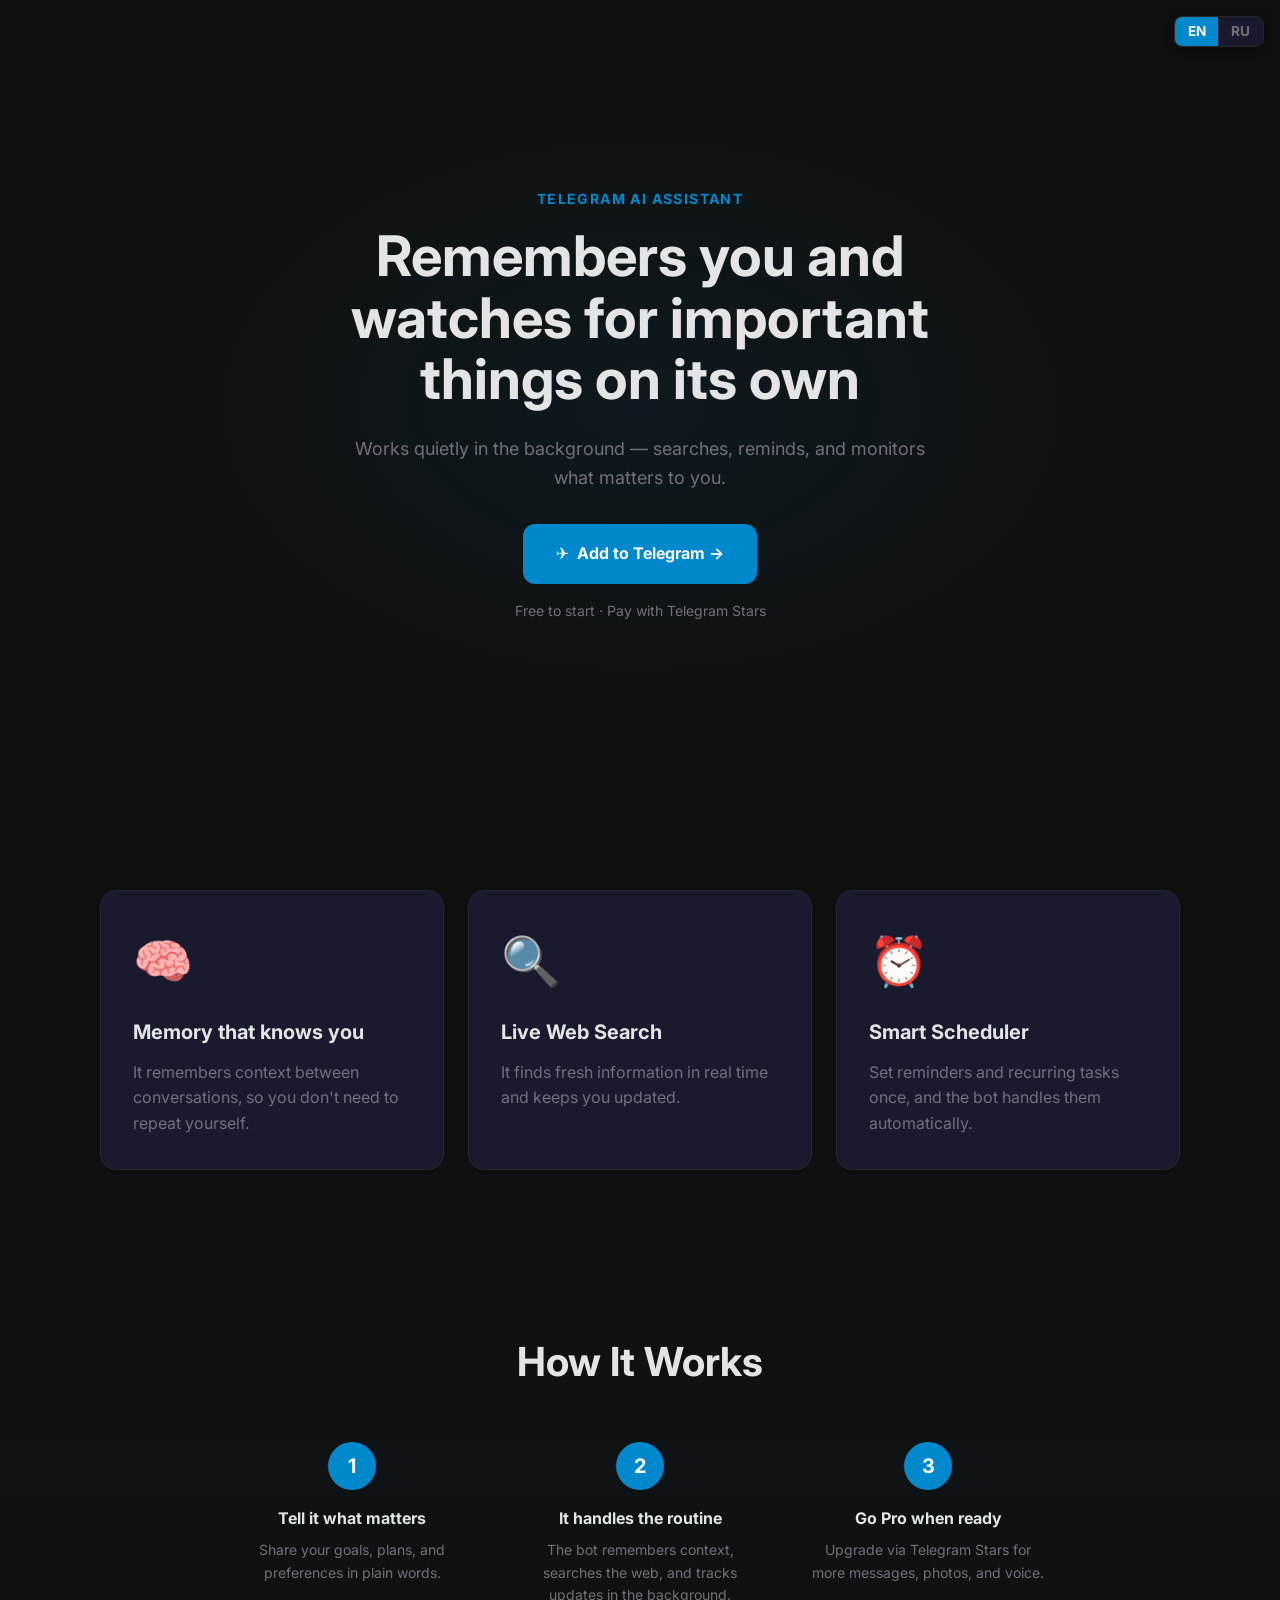
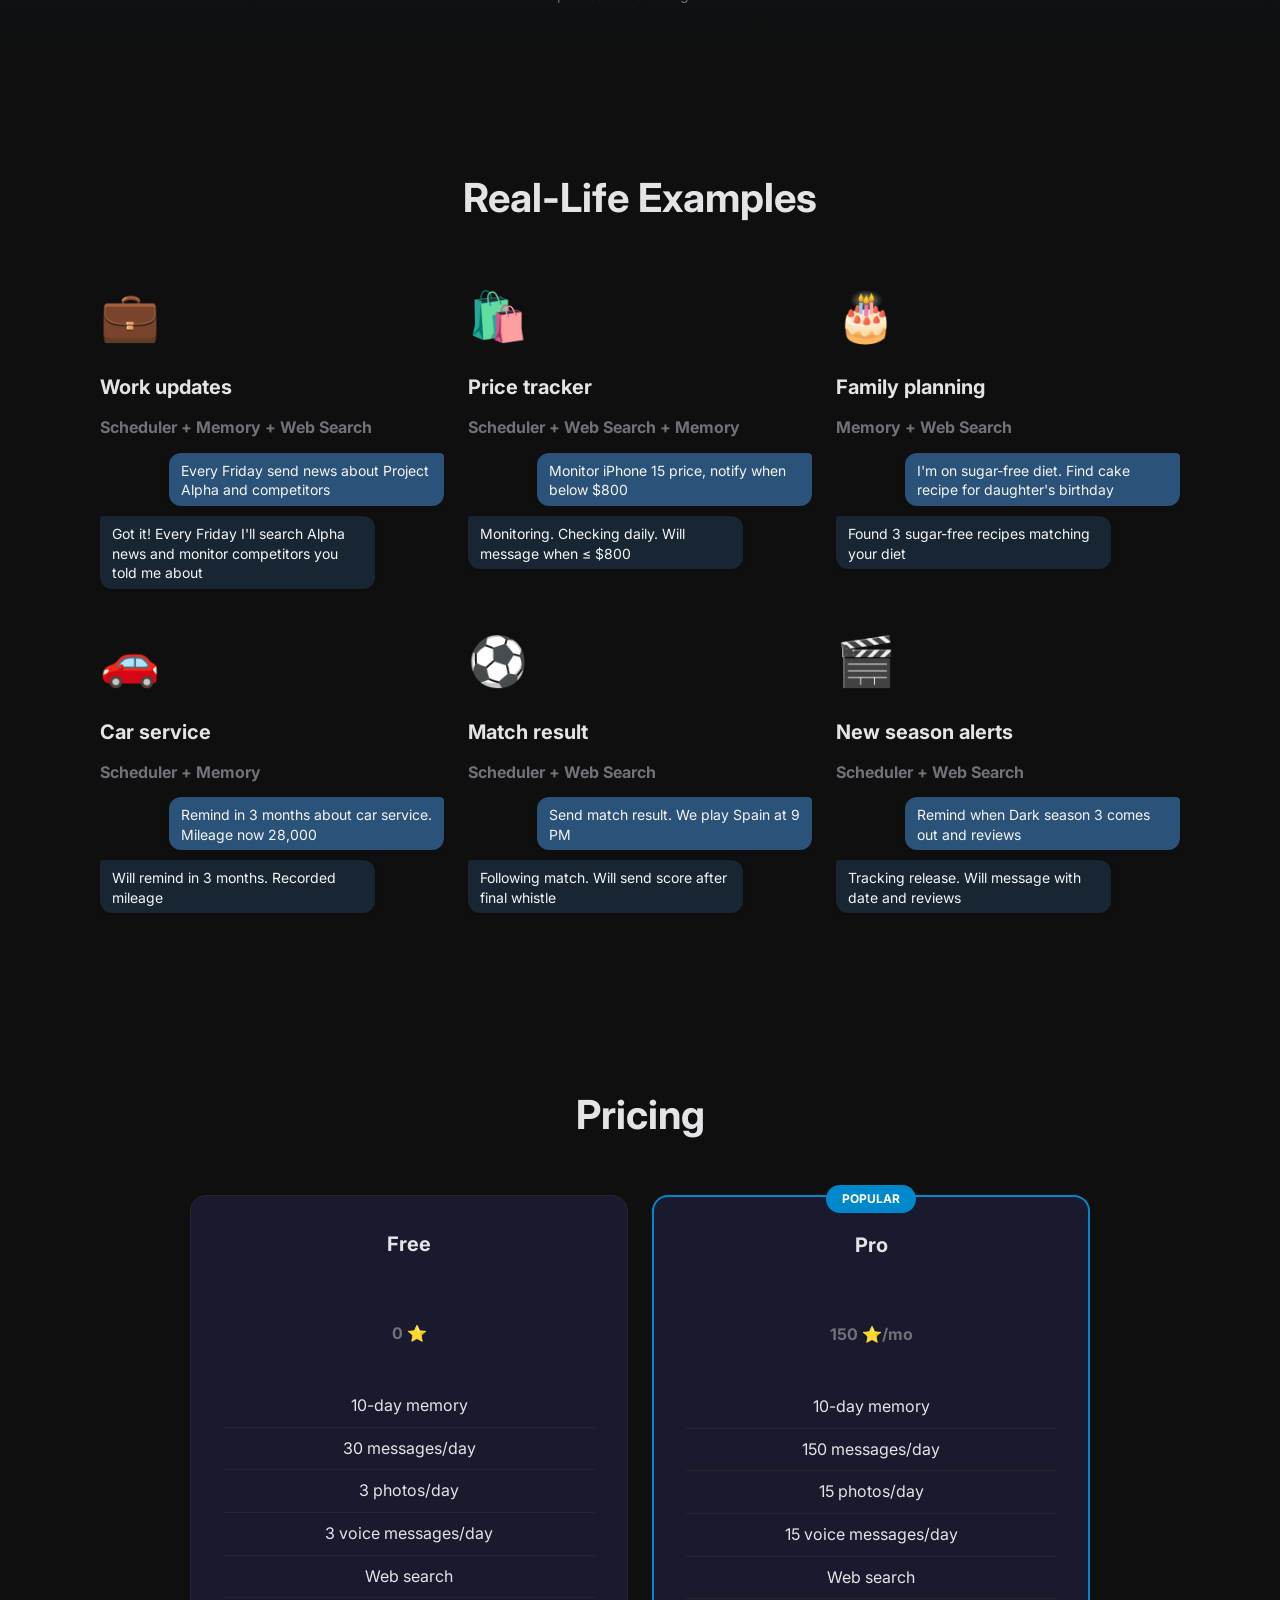
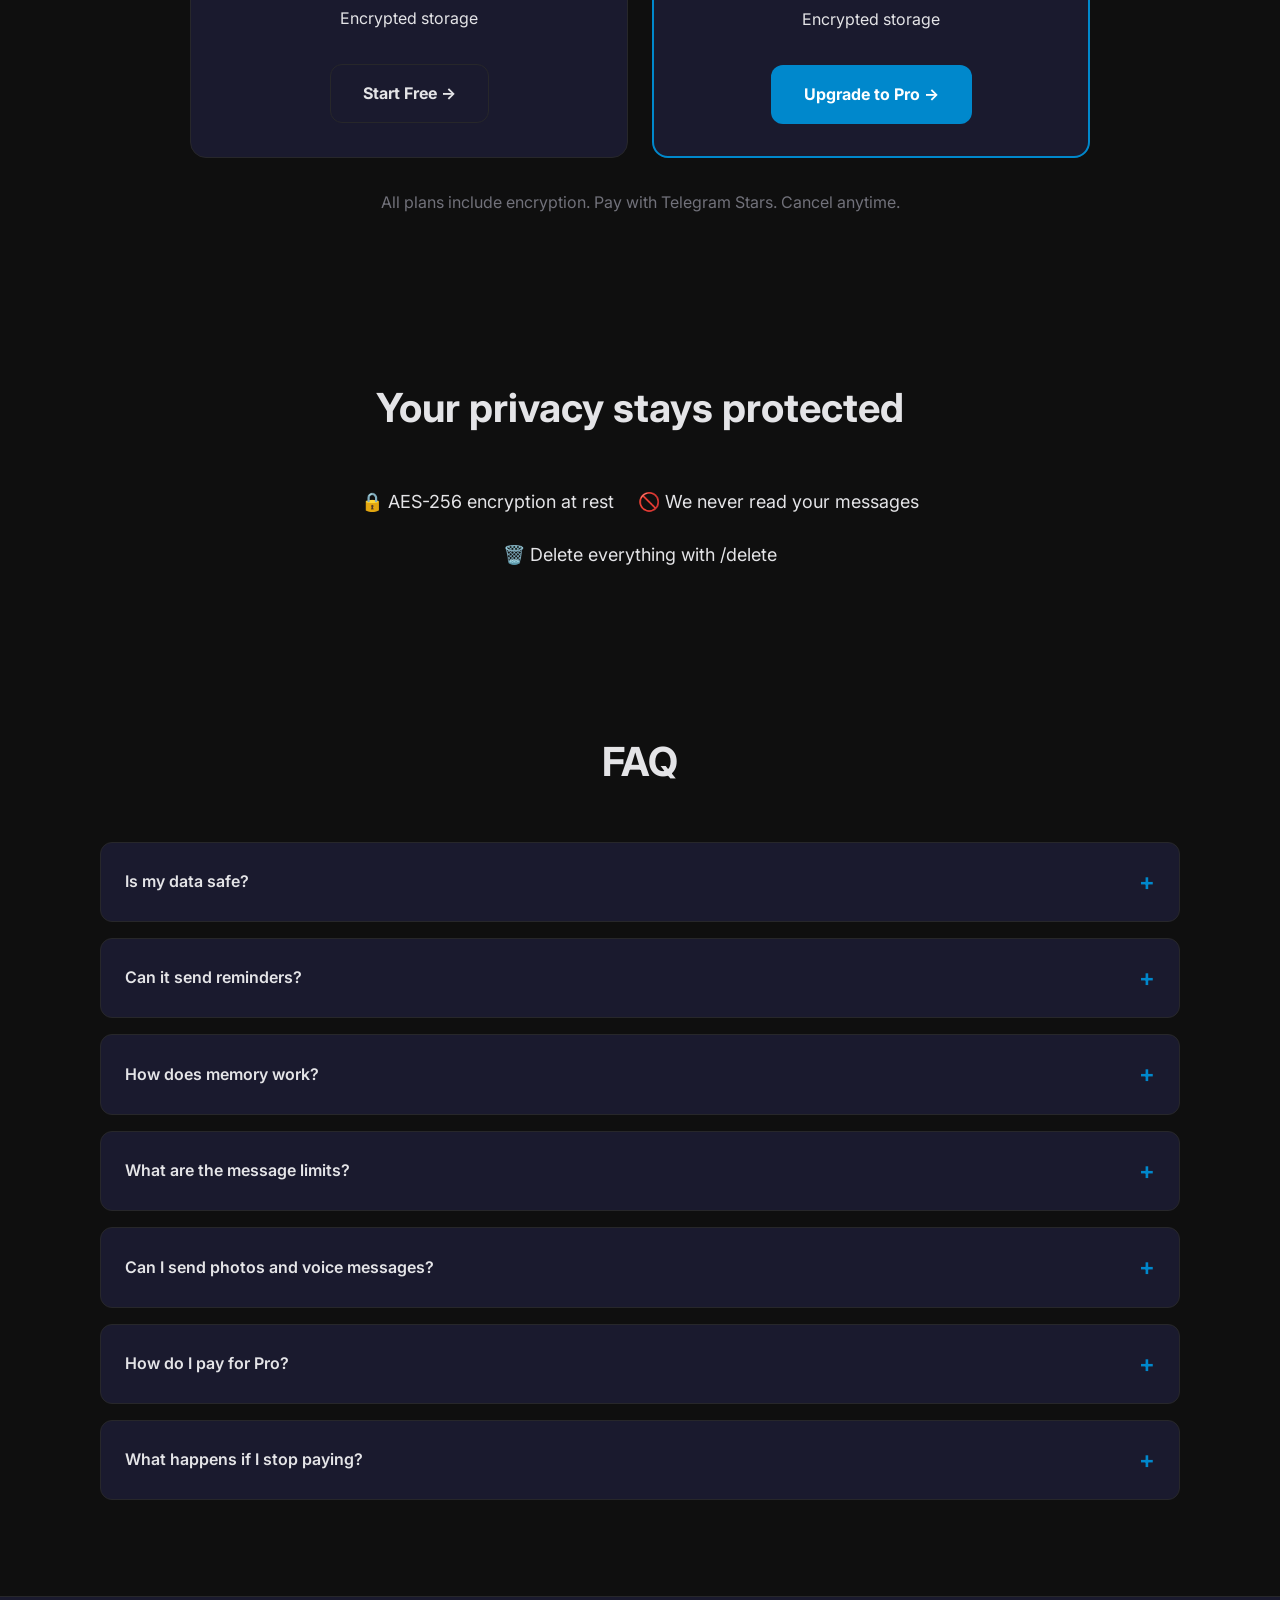
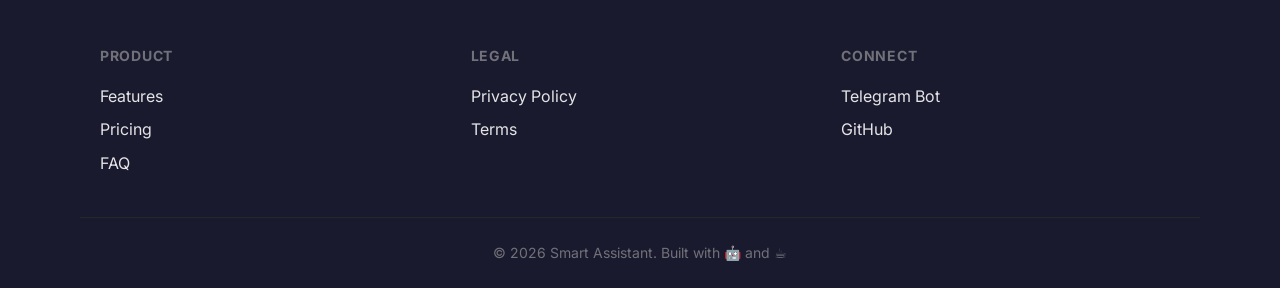
==== commit dbfbf140: "fix: update pricing, remove unrealized features, add voice/photo limits, fix FAQ (#4, #5, #6, #7)" ====
--- a/index.html
+++ b/index.html
@@ -33,7 +33,7 @@
         <a class="btn btn--primary" href="https://t.me/smart_assistant_helper_bot?start=ref_landing" target="_blank" rel="noopener noreferrer">
           <span aria-hidden="true">✈️</span> <span data-i18n="hero.cta">Add to Telegram →</span>
         </a>
-        <p class="hero__note" data-i18n="hero.note">Free to start · No credit card required</p>
+        <p class="hero__note" data-i18n="hero.note">Free to start · Pay with Telegram Stars</p>
       </div>
     </header>
 
@@ -76,7 +76,7 @@
           <div class="step reveal">
             <div class="step__num">3</div>
             <h4 data-i18n="how.step3.title">Go Pro when ready</h4>
-            <p data-i18n="how.step3.desc">Unlock longer memory, priority responses, and BYOK mode.</p>
+            <p data-i18n="how.step3.desc">Upgrade via Telegram Stars for more messages, photos, and voice.</p>
           </div>
         </div>
       </div>
@@ -138,11 +138,13 @@
         <div class="grid pricing__grid">
           <article class="card pricing__card reveal">
             <h3 data-i18n="pricing.free.name">Free</h3>
-            <div class="price"><span data-i18n="pricing.free.price">$0</span><span data-i18n="pricing.free.per">/mo</span></div>
+            <div class="price"><span data-i18n="pricing.free.price">0 ⭐</span><span data-i18n="pricing.free.per"></span></div>
             <ul data-i18n-list="pricing.free.features">
-              <li>3-day memory</li>
-              <li>20 messages/day</li>
-              <li>Web search (5/day)</li>
+              <li>10-day memory</li>
+              <li>30 messages/day</li>
+              <li>3 photos/day</li>
+              <li>3 voice messages/day</li>
+              <li>Web search</li>
               <li>Encrypted storage</li>
             </ul>
             <a class="btn btn--secondary" href="https://t.me/smart_assistant_helper_bot?start=ref_landing" data-i18n="pricing.free.cta">Start Free →</a>
@@ -151,29 +153,21 @@
           <article class="card pricing__card pricing__card--popular reveal">
             <div class="badge" data-i18n="pricing.pro.badge">Popular</div>
             <h3 data-i18n="pricing.pro.name">Pro</h3>
-            <div class="price"><span data-i18n="pricing.pro.price">$9</span><span data-i18n="pricing.pro.per">/mo</span></div>
+            <div class="price"><span data-i18n="pricing.pro.price">150 ⭐</span><span data-i18n="pricing.pro.per">/mo</span></div>
             <ul data-i18n-list="pricing.pro.features">
               <li>10-day memory</li>
-              <li>Unlimited messages</li>
-              <li>Unlimited web search</li>
-              <li>Priority response time</li>
+              <li>150 messages/day</li>
+              <li>15 photos/day</li>
+              <li>15 voice messages/day</li>
+              <li>Web search</li>
+              <li>Encrypted storage</li>
             </ul>
             <a class="btn btn--primary" href="https://t.me/smart_assistant_helper_bot?start=ref_landing_pro" data-i18n="pricing.pro.cta">Upgrade to Pro →</a>
           </article>
 
-          <article class="card pricing__card reveal">
-            <h3 data-i18n="pricing.byok.name">BYOK</h3>
-            <div class="price"><span data-i18n="pricing.byok.price">$4</span><span data-i18n="pricing.byok.per">/mo</span></div>
-            <ul data-i18n-list="pricing.byok.features">
-              <li>Everything in Pro</li>
-              <li>Use your own API keys</li>
-              <li>No per-message costs</li>
-              <li>Self-hosted option</li>
-            </ul>
-            <a class="btn btn--secondary" href="https://t.me/smart_assistant_helper_bot?start=ref_landing_byok" data-i18n="pricing.byok.cta">Get Started →</a>
-          </article>
-        </div>
-        <p class="pricing__note" data-i18n="pricing.note">All plans include encryption. Cancel anytime.</p>
+
+        </div>
+        <p class="pricing__note" data-i18n="pricing.note">All plans include encryption. Pay with Telegram Stars. Cancel anytime.</p>
       </div>
     </section>
 
@@ -183,9 +177,7 @@
         <ul class="privacy__list reveal" data-i18n-list="privacy.items">
           <li>🔒 AES-256 encryption at rest</li>
           <li>🚫 We never read your messages</li>
-          <li>🏠 Self-hosted option available</li>
           <li>🗑️ Delete everything with /delete</li>
-          <li>📖 Open-source core</li>
         </ul>
       </div>
     </section>
@@ -193,12 +185,7 @@
     <section class="faq" id="faq">
       <div class="container">
         <h2 class="section-title reveal" data-i18n="faq.title">FAQ</h2>
-        <div data-i18n-faq="faq.items">
-          <details class="faq__item reveal">
-            <summary>Is my data safe?</summary>
-            <p>Yes. All messages are encrypted with AES-256. We use zero-knowledge architecture — even we can't read your conversations.</p>
-          </details>
-        </div>
+        <div data-i18n-faq="faq.items"></div>
       </div>
     </section>
 
--- a/style.css
+++ b/style.css
@@ -197,6 +197,8 @@
 /* Pricing */
 .pricing__grid {
   grid-template-columns: repeat(auto-fit, minmax(280px, 1fr));
+  max-width: 700px;
+  margin-inline: auto;
   max-width: 900px;
   margin: 0 auto;
 }
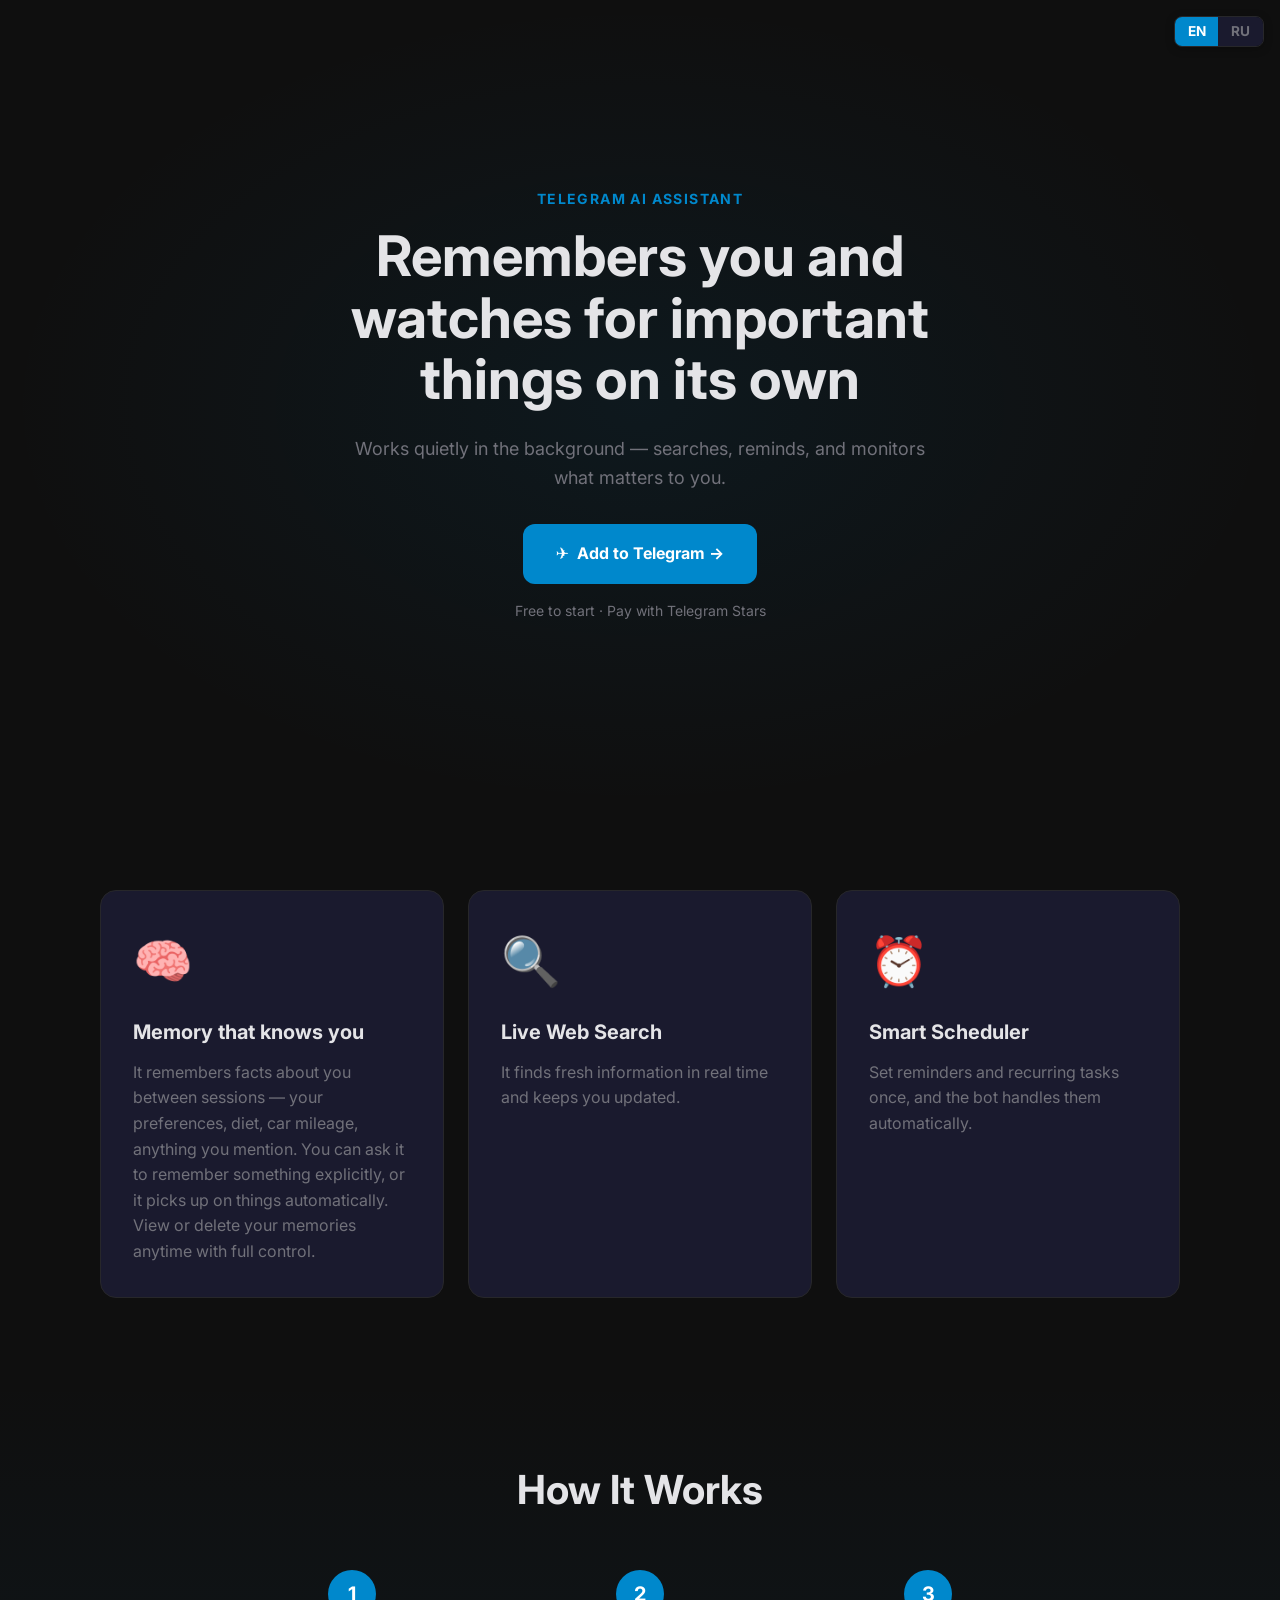
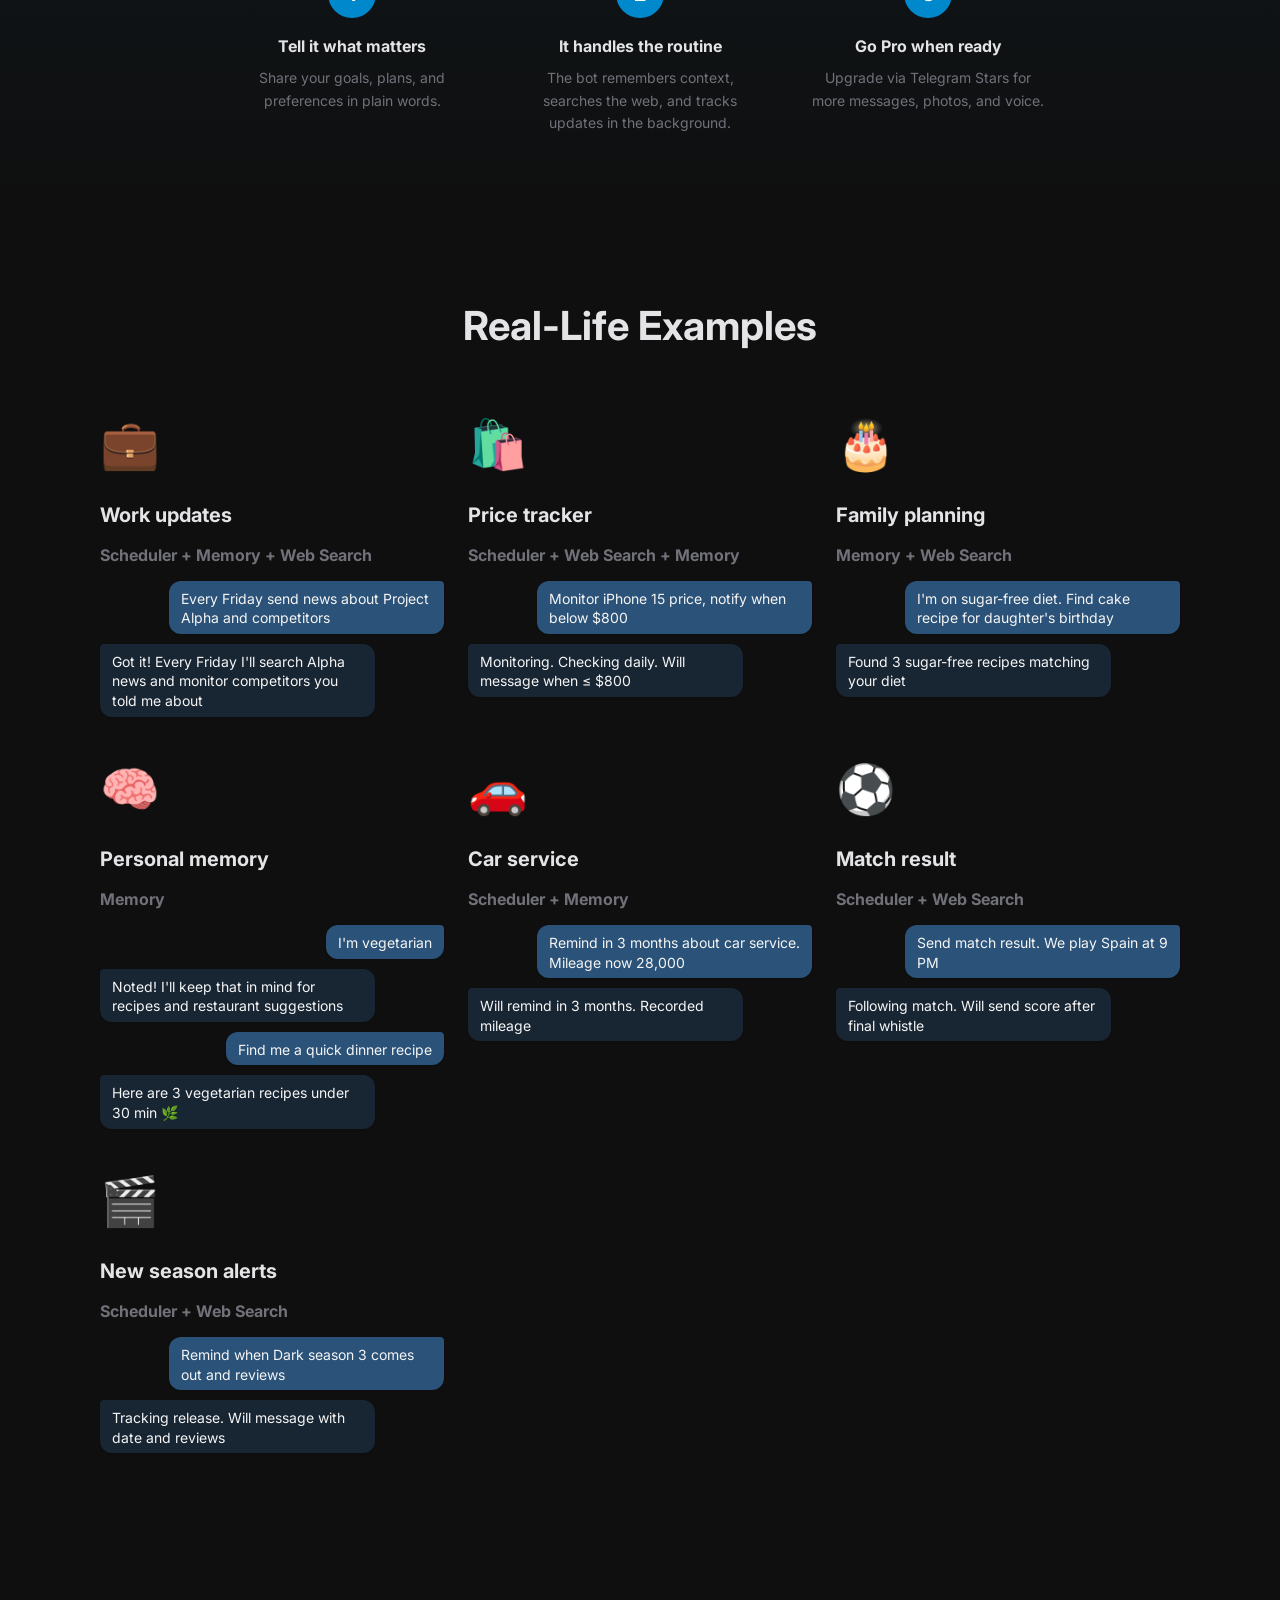
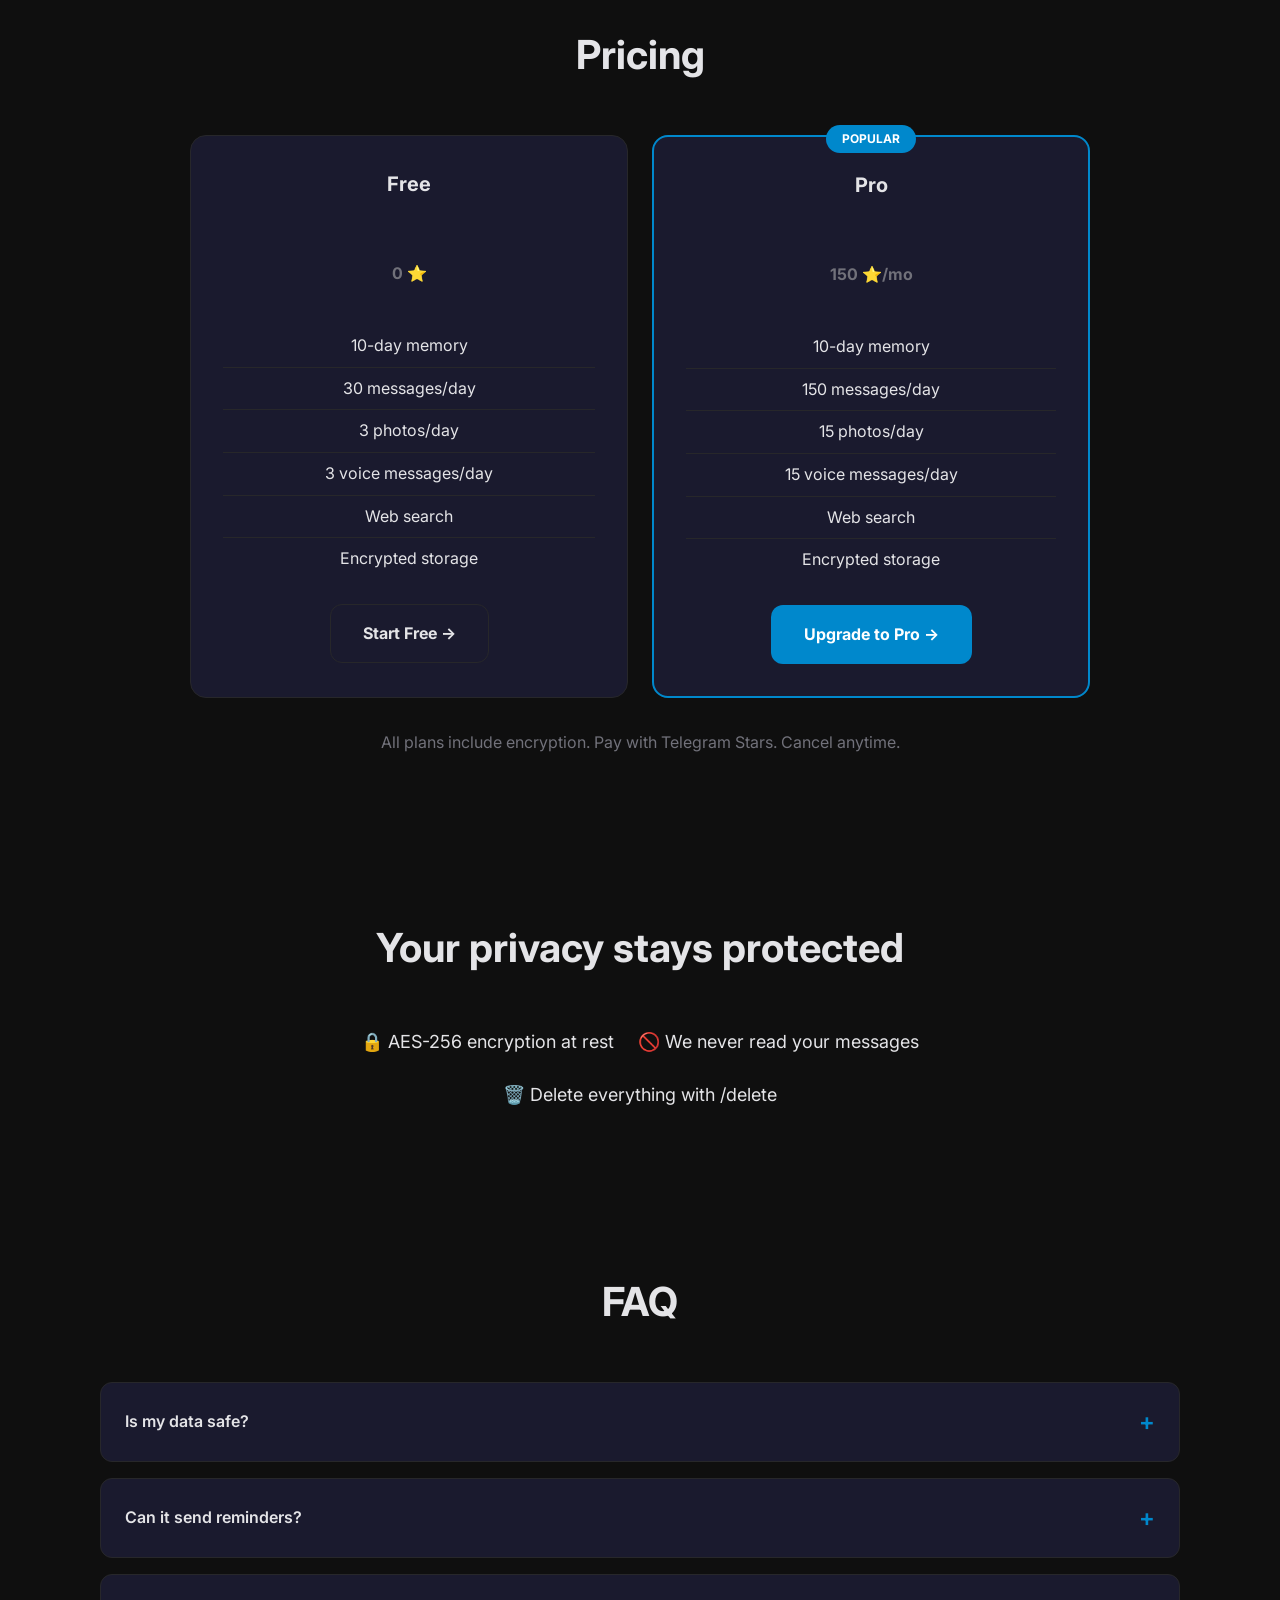
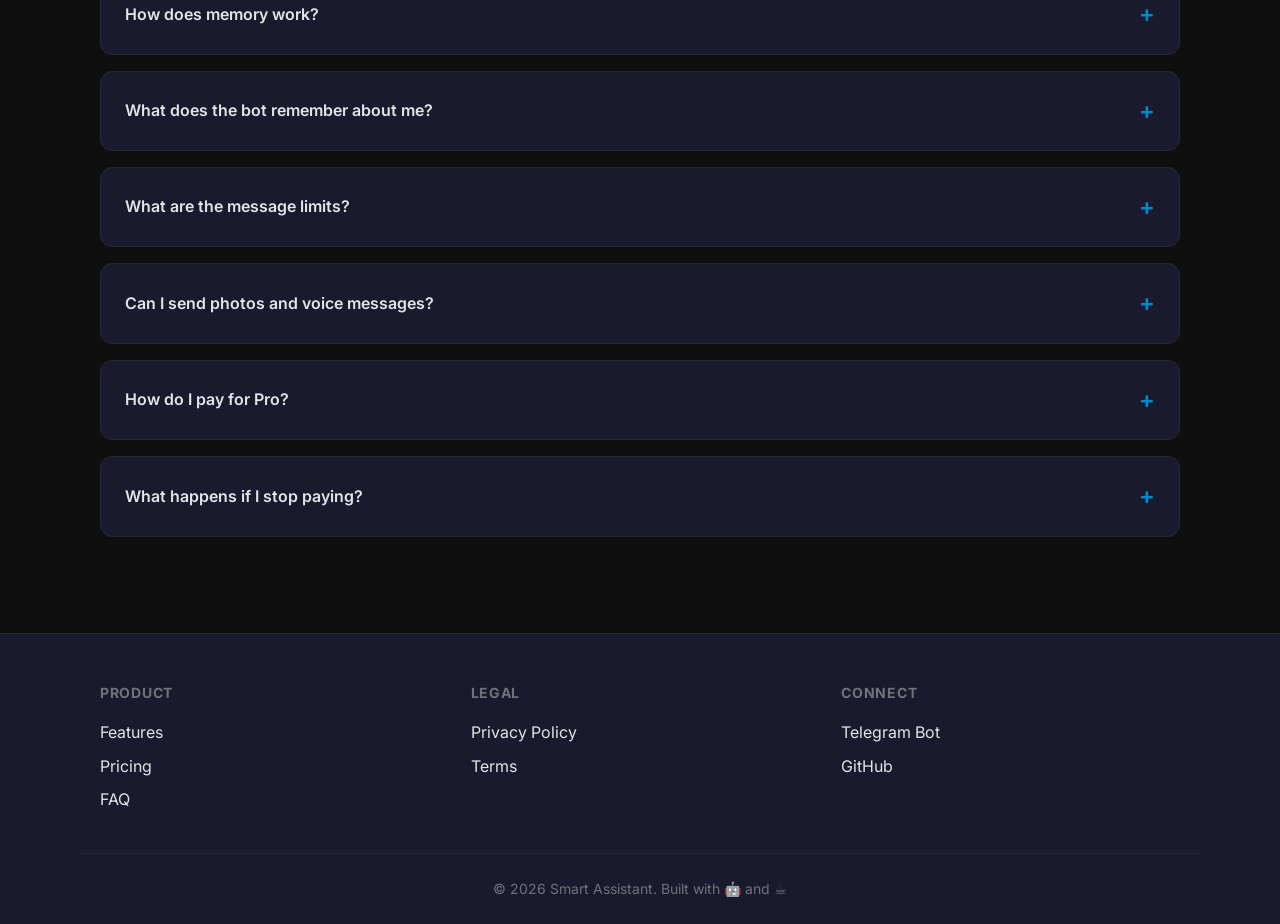
==== commit 9aba2461: "feat: add memory information to landing #9" ====
--- a/index.html
+++ b/index.html
@@ -108,6 +108,15 @@
             <div class="chat-row chat-row--bot chat-row--single"><div class="chat-msg chat-msg--bot"><p data-i18n="examples.family.bot">Found 3 sugar-free recipes matching your diet</p></div></div>
           </article>
           <article class="card demo-card reveal">
+            <div class="icon" aria-hidden="true">🧠</div>
+            <h3 data-i18n="examples.memory.title">Personal memory</h3>
+            <p class="demo-card__label" data-i18n="examples.memory.combo">Memory</p>
+            <div class="chat-row chat-row--user chat-row--single"><div class="chat-msg chat-msg--user"><p data-i18n="examples.memory.user1">I'm vegetarian</p></div></div>
+            <div class="chat-row chat-row--bot chat-row--single"><div class="chat-msg chat-msg--bot"><p data-i18n="examples.memory.bot1">Noted! I'll keep that in mind for recipes and restaurant suggestions</p></div></div>
+            <div class="chat-row chat-row--user chat-row--single"><div class="chat-msg chat-msg--user"><p data-i18n="examples.memory.user2">Find me a quick dinner recipe</p></div></div>
+            <div class="chat-row chat-row--bot chat-row--single"><div class="chat-msg chat-msg--bot"><p data-i18n="examples.memory.bot2">Here are 3 vegetarian recipes under 30 min 🌿</p></div></div>
+          </article>
+          <article class="card demo-card reveal">
             <div class="icon" aria-hidden="true">🚗</div>
             <h3 data-i18n="examples.car.title">Car service</h3>
             <p class="demo-card__label" data-i18n="examples.car.combo">Scheduler + Memory</p>
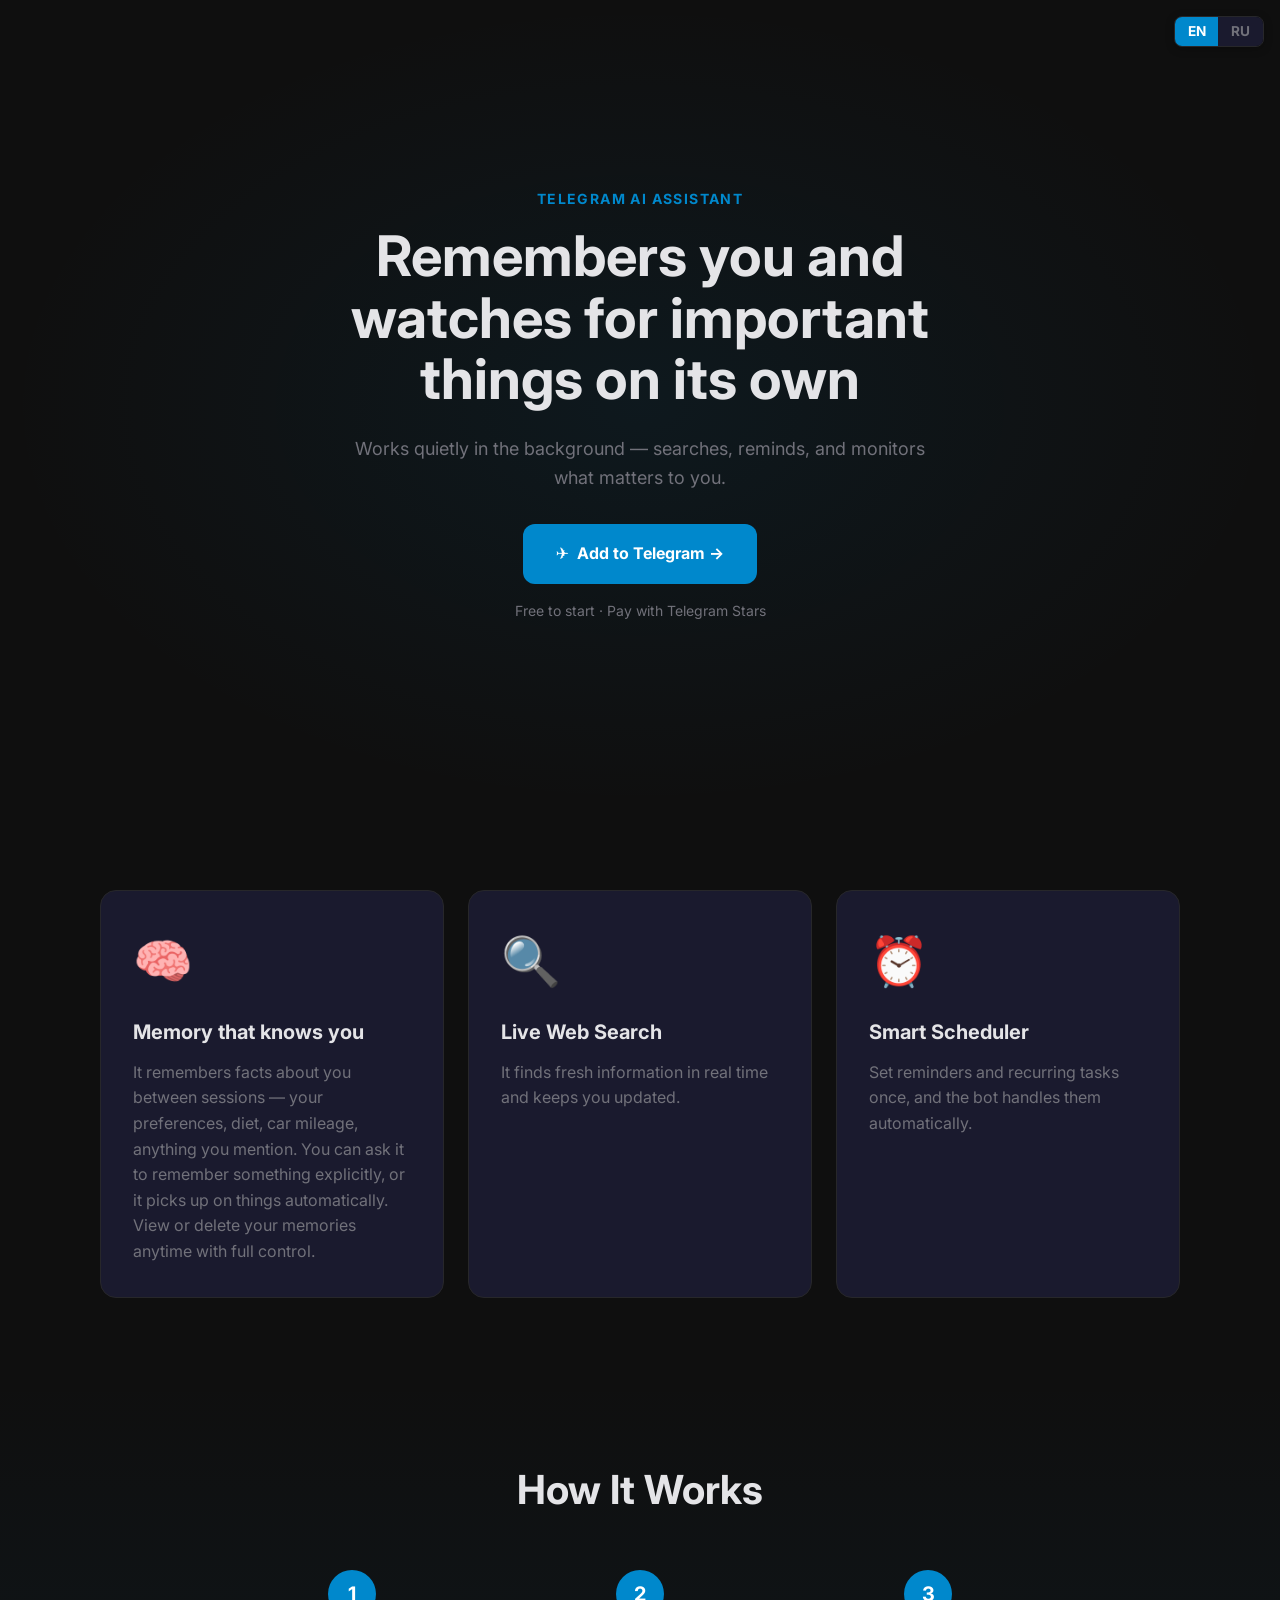
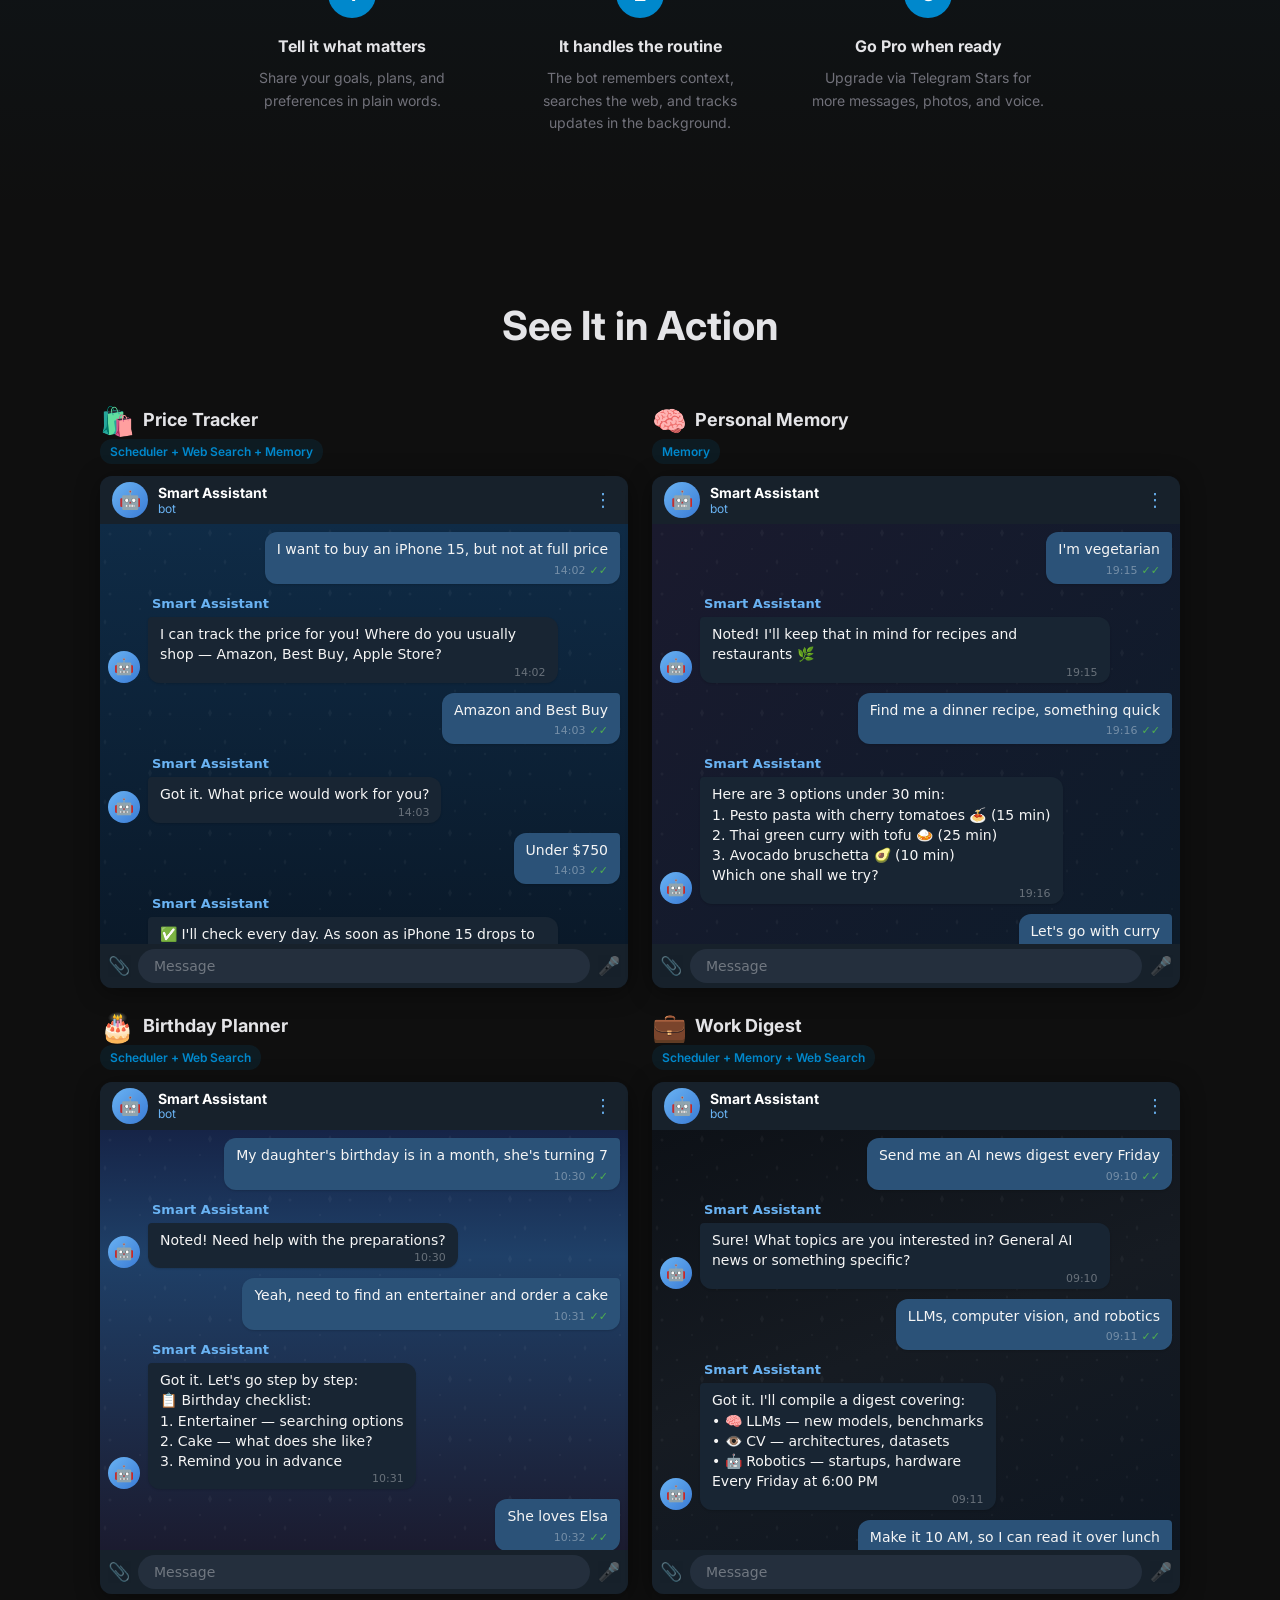
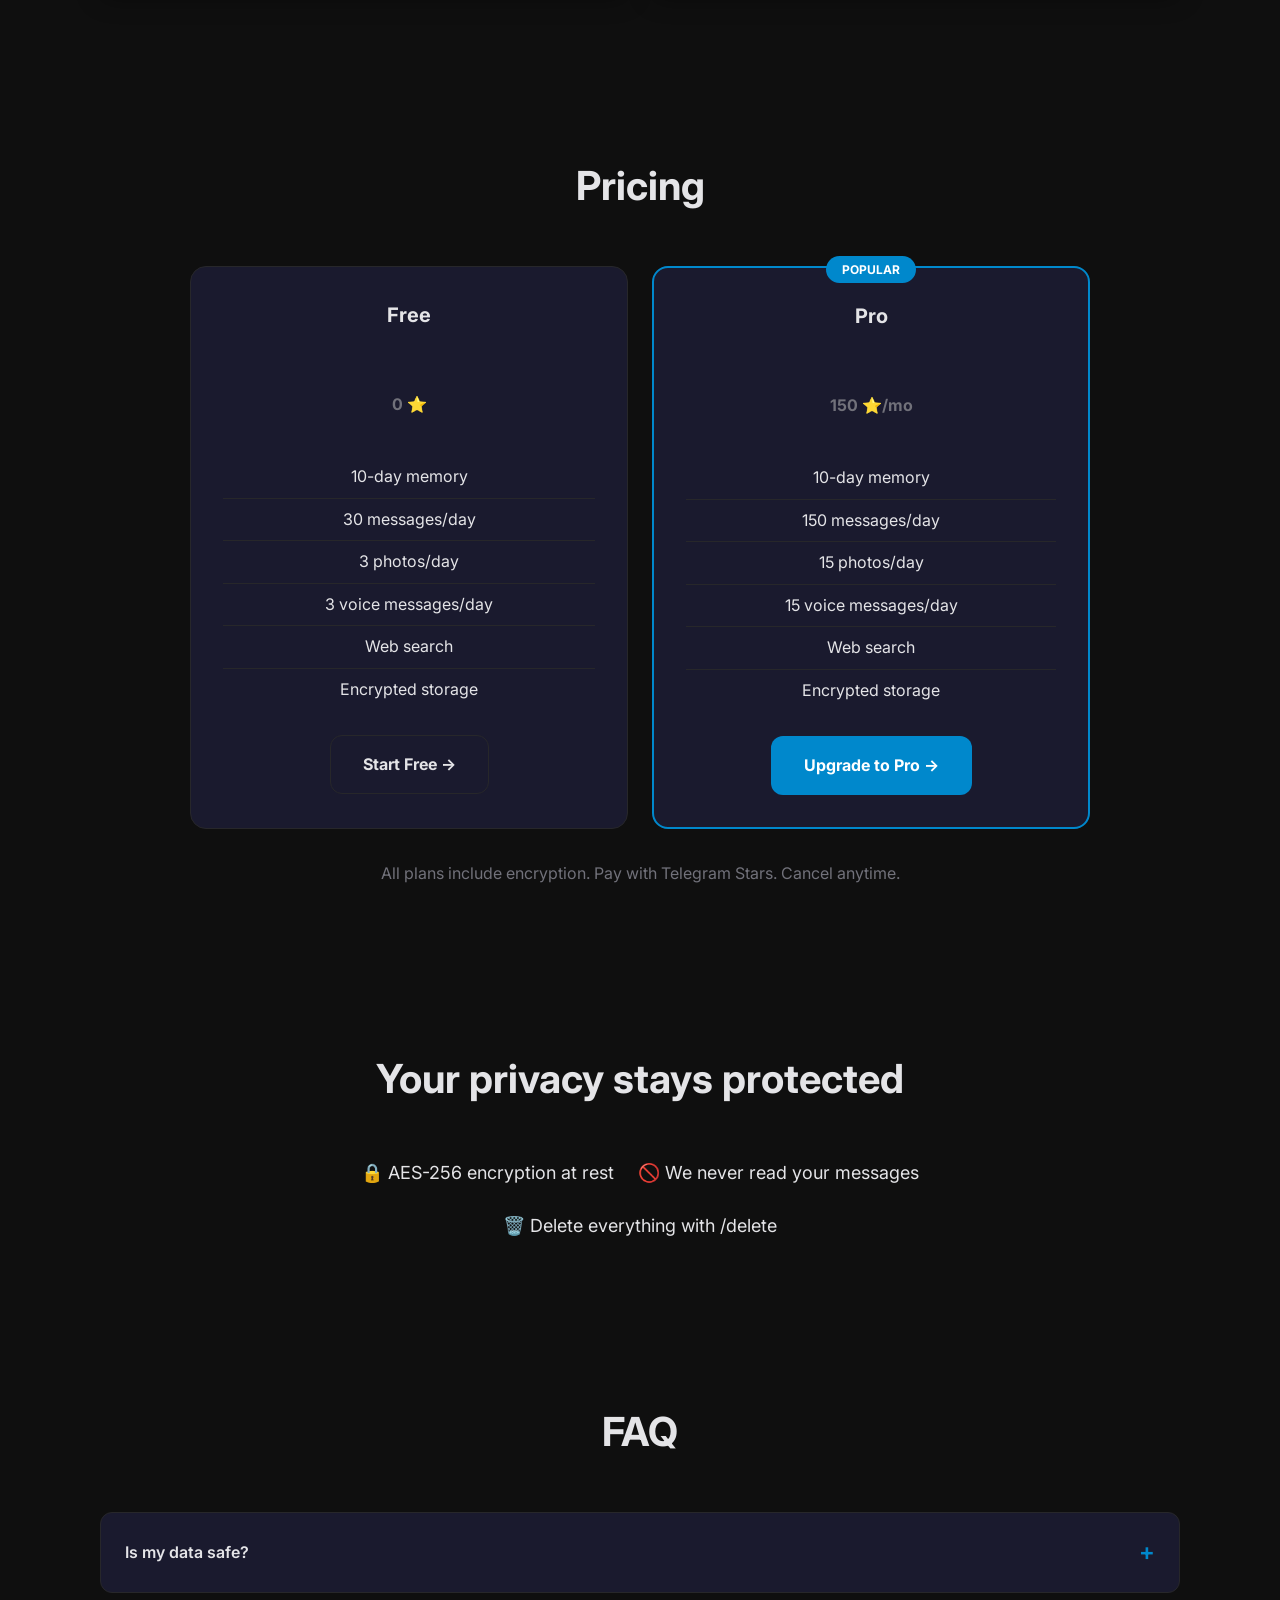
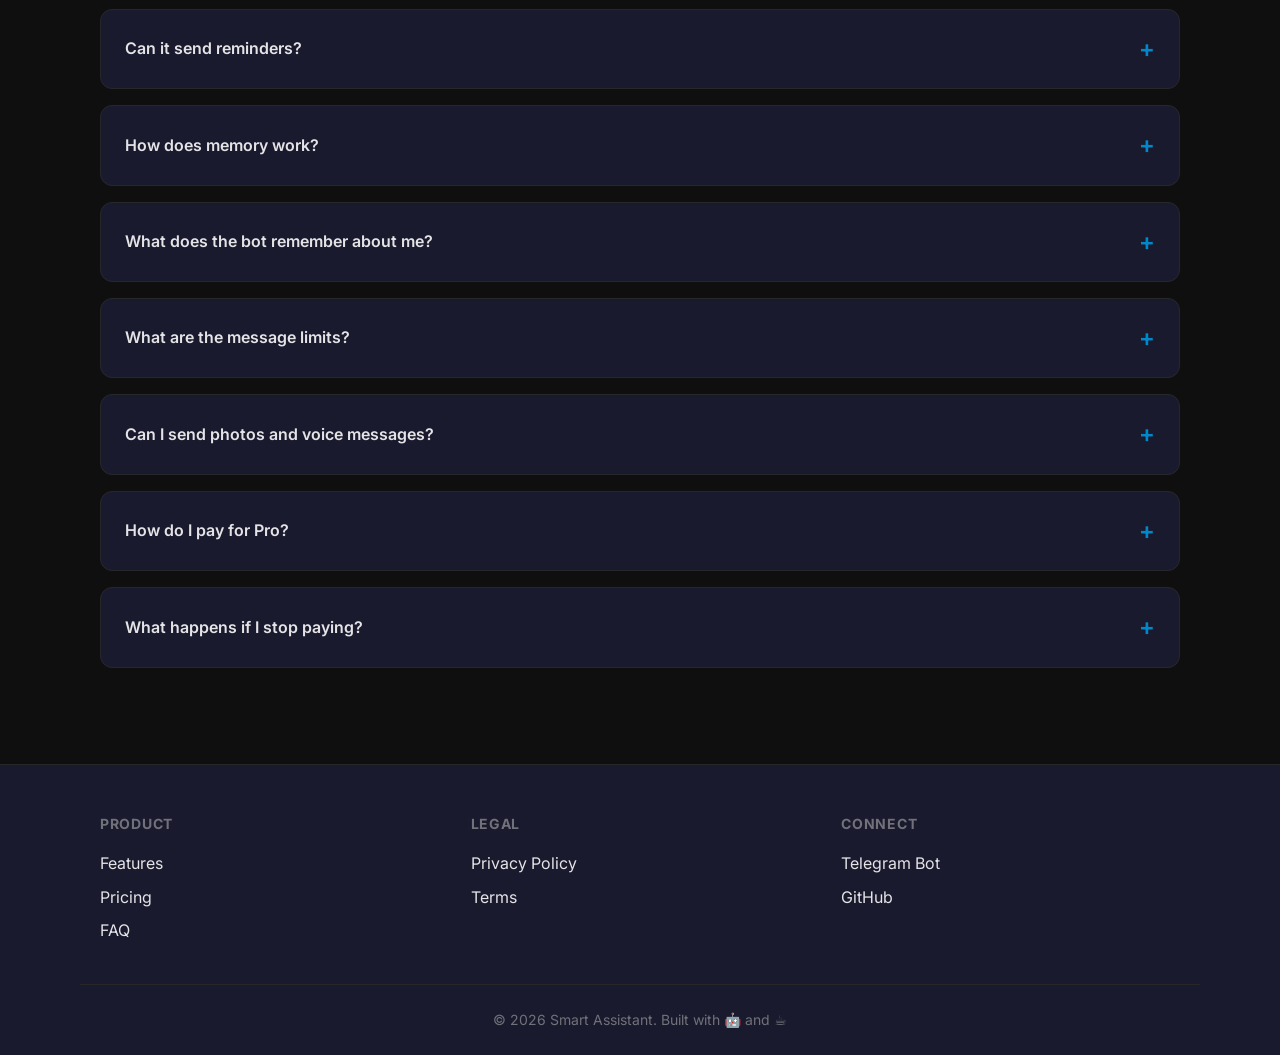
==== commit e0efaa00: "feat: telegram-styled dialog cards with mobile carousel (#11)" ====
--- a/index.html
+++ b/index.html
@@ -85,59 +85,124 @@
     <section class="examples" id="examples">
       <div class="container">
         <h2 class="section-title reveal" data-i18n="examples.title">See It in Action</h2>
-        <div class="grid examples__grid">
-          <article class="card demo-card reveal">
-            <div class="icon" aria-hidden="true">💼</div>
-            <h3 data-i18n="examples.work.title">Work updates</h3>
-            <p class="demo-card__label" data-i18n="examples.work.combo">Scheduler + Memory + Web Search</p>
-            <div class="chat-row chat-row--user chat-row--single"><div class="chat-msg chat-msg--user"><p data-i18n="examples.work.user">Every Friday send news about Project Alpha and competitors</p></div></div>
-            <div class="chat-row chat-row--bot chat-row--single"><div class="chat-msg chat-msg--bot"><p data-i18n="examples.work.bot">Got it! Every Friday I'll search Alpha news and monitor competitors you told me about</p></div></div>
-          </article>
-          <article class="card demo-card reveal">
-            <div class="icon" aria-hidden="true">🛍️</div>
-            <h3 data-i18n="examples.shopping.title">Price tracker</h3>
-            <p class="demo-card__label" data-i18n="examples.shopping.combo">Scheduler + Web Search + Memory</p>
-            <div class="chat-row chat-row--user chat-row--single"><div class="chat-msg chat-msg--user"><p data-i18n="examples.shopping.user">Monitor iPhone 15 price, notify when below $800</p></div></div>
-            <div class="chat-row chat-row--bot chat-row--single"><div class="chat-msg chat-msg--bot"><p data-i18n="examples.shopping.bot">Monitoring. Checking daily. Will message when ≤ $800</p></div></div>
-          </article>
-          <article class="card demo-card reveal">
-            <div class="icon" aria-hidden="true">🎂</div>
-            <h3 data-i18n="examples.family.title">Family planning</h3>
-            <p class="demo-card__label" data-i18n="examples.family.combo">Memory + Web Search</p>
-            <div class="chat-row chat-row--user chat-row--single"><div class="chat-msg chat-msg--user"><p data-i18n="examples.family.user">I'm on sugar-free diet. Find cake recipe for daughter's birthday</p></div></div>
-            <div class="chat-row chat-row--bot chat-row--single"><div class="chat-msg chat-msg--bot"><p data-i18n="examples.family.bot">Found 3 sugar-free recipes matching your diet</p></div></div>
-          </article>
-          <article class="card demo-card reveal">
-            <div class="icon" aria-hidden="true">🧠</div>
-            <h3 data-i18n="examples.memory.title">Personal memory</h3>
-            <p class="demo-card__label" data-i18n="examples.memory.combo">Memory</p>
-            <div class="chat-row chat-row--user chat-row--single"><div class="chat-msg chat-msg--user"><p data-i18n="examples.memory.user1">I'm vegetarian</p></div></div>
-            <div class="chat-row chat-row--bot chat-row--single"><div class="chat-msg chat-msg--bot"><p data-i18n="examples.memory.bot1">Noted! I'll keep that in mind for recipes and restaurant suggestions</p></div></div>
-            <div class="chat-row chat-row--user chat-row--single"><div class="chat-msg chat-msg--user"><p data-i18n="examples.memory.user2">Find me a quick dinner recipe</p></div></div>
-            <div class="chat-row chat-row--bot chat-row--single"><div class="chat-msg chat-msg--bot"><p data-i18n="examples.memory.bot2">Here are 3 vegetarian recipes under 30 min 🌿</p></div></div>
-          </article>
-          <article class="card demo-card reveal">
-            <div class="icon" aria-hidden="true">🚗</div>
-            <h3 data-i18n="examples.car.title">Car service</h3>
-            <p class="demo-card__label" data-i18n="examples.car.combo">Scheduler + Memory</p>
-            <div class="chat-row chat-row--user chat-row--single"><div class="chat-msg chat-msg--user"><p data-i18n="examples.car.user">Remind in 3 months about car service. Mileage now 28,000</p></div></div>
-            <div class="chat-row chat-row--bot chat-row--single"><div class="chat-msg chat-msg--bot"><p data-i18n="examples.car.bot">Will remind in 3 months. Recorded mileage</p></div></div>
-          </article>
-          <article class="card demo-card reveal">
-            <div class="icon" aria-hidden="true">⚽</div>
-            <h3 data-i18n="examples.sports.title">Match result</h3>
-            <p class="demo-card__label" data-i18n="examples.sports.combo">Scheduler + Web Search</p>
-            <div class="chat-row chat-row--user chat-row--single"><div class="chat-msg chat-msg--user"><p data-i18n="examples.sports.user">Send match result. We play Spain at 9 PM</p></div></div>
-            <div class="chat-row chat-row--bot chat-row--single"><div class="chat-msg chat-msg--bot"><p data-i18n="examples.sports.bot">Following match. Will send score after final whistle</p></div></div>
-          </article>
-          <article class="card demo-card reveal">
-            <div class="icon" aria-hidden="true">🎬</div>
-            <h3 data-i18n="examples.entertainment.title">New season alerts</h3>
-            <p class="demo-card__label" data-i18n="examples.entertainment.combo">Scheduler + Web Search</p>
-            <div class="chat-row chat-row--user chat-row--single"><div class="chat-msg chat-msg--user"><p data-i18n="examples.entertainment.user">Remind when Dark season 3 comes out and reviews</p></div></div>
-            <div class="chat-row chat-row--bot chat-row--single"><div class="chat-msg chat-msg--bot"><p data-i18n="examples.entertainment.bot">Tracking release. Will message with date and reviews</p></div></div>
-          </article>
-        </div>
+
+        <!-- Carousel wrapper (horizontal scroll on mobile, grid on desktop) -->
+        <div class="tg-carousel" id="tg-carousel">
+
+          <!-- Card 0: Price Tracker -->
+          <article class="tg-card reveal" data-dialog="0">
+            <div class="tg-card__header">
+              <span class="tg-card__icon" data-i18n="examples.dialog0.icon">🛍️</span>
+              <h3 class="tg-card__title" data-i18n="examples.dialog0.title">Price Tracker</h3>
+            </div>
+            <span class="tg-card__combo" data-i18n="examples.dialog0.combo">Scheduler + Web Search + Memory</span>
+            <div class="tg-window">
+              <div class="tg-topbar">
+                <div class="tg-topbar__avatar">🤖</div>
+                <div class="tg-topbar__info">
+                  <span class="tg-topbar__name">Smart Assistant</span>
+                  <span class="tg-topbar__status">bot</span>
+                </div>
+                <div class="tg-topbar__dots">⋮</div>
+              </div>
+              <div class="tg-chat" data-i18n-chat="examples.dialog0.messages">
+              </div>
+              <div class="tg-inputbar">
+                <span class="tg-inputbar__attach">📎</span>
+                <div class="tg-inputbar__field" data-i18n="examples.inputPlaceholder">Message</div>
+                <span class="tg-inputbar__mic">🎤</span>
+              </div>
+            </div>
+          </article>
+
+          <!-- Card 1: Personal Memory -->
+          <article class="tg-card reveal" data-dialog="1">
+            <div class="tg-card__header">
+              <span class="tg-card__icon" data-i18n="examples.dialog1.icon">🧠</span>
+              <h3 class="tg-card__title" data-i18n="examples.dialog1.title">Personal Memory</h3>
+            </div>
+            <span class="tg-card__combo" data-i18n="examples.dialog1.combo">Memory</span>
+            <div class="tg-window">
+              <div class="tg-topbar">
+                <div class="tg-topbar__avatar">🤖</div>
+                <div class="tg-topbar__info">
+                  <span class="tg-topbar__name">Smart Assistant</span>
+                  <span class="tg-topbar__status">bot</span>
+                </div>
+                <div class="tg-topbar__dots">⋮</div>
+              </div>
+              <div class="tg-chat" data-i18n-chat="examples.dialog1.messages">
+              </div>
+              <div class="tg-inputbar">
+                <span class="tg-inputbar__attach">📎</span>
+                <div class="tg-inputbar__field" data-i18n="examples.inputPlaceholder">Message</div>
+                <span class="tg-inputbar__mic">🎤</span>
+              </div>
+            </div>
+          </article>
+
+          <!-- Card 2: Birthday Planner -->
+          <article class="tg-card reveal" data-dialog="2">
+            <div class="tg-card__header">
+              <span class="tg-card__icon" data-i18n="examples.dialog2.icon">🎂</span>
+              <h3 class="tg-card__title" data-i18n="examples.dialog2.title">Birthday Planner</h3>
+            </div>
+            <span class="tg-card__combo" data-i18n="examples.dialog2.combo">Scheduler + Web Search</span>
+            <div class="tg-window">
+              <div class="tg-topbar">
+                <div class="tg-topbar__avatar">🤖</div>
+                <div class="tg-topbar__info">
+                  <span class="tg-topbar__name">Smart Assistant</span>
+                  <span class="tg-topbar__status">bot</span>
+                </div>
+                <div class="tg-topbar__dots">⋮</div>
+              </div>
+              <div class="tg-chat" data-i18n-chat="examples.dialog2.messages">
+              </div>
+              <div class="tg-inputbar">
+                <span class="tg-inputbar__attach">📎</span>
+                <div class="tg-inputbar__field" data-i18n="examples.inputPlaceholder">Message</div>
+                <span class="tg-inputbar__mic">🎤</span>
+              </div>
+            </div>
+          </article>
+
+          <!-- Card 3: Work Digest -->
+          <article class="tg-card reveal" data-dialog="3">
+            <div class="tg-card__header">
+              <span class="tg-card__icon" data-i18n="examples.dialog3.icon">💼</span>
+              <h3 class="tg-card__title" data-i18n="examples.dialog3.title">Work Digest</h3>
+            </div>
+            <span class="tg-card__combo" data-i18n="examples.dialog3.combo">Scheduler + Memory + Web Search</span>
+            <div class="tg-window">
+              <div class="tg-topbar">
+                <div class="tg-topbar__avatar">🤖</div>
+                <div class="tg-topbar__info">
+                  <span class="tg-topbar__name">Smart Assistant</span>
+                  <span class="tg-topbar__status">bot</span>
+                </div>
+                <div class="tg-topbar__dots">⋮</div>
+              </div>
+              <div class="tg-chat" data-i18n-chat="examples.dialog3.messages">
+              </div>
+              <div class="tg-inputbar">
+                <span class="tg-inputbar__attach">📎</span>
+                <div class="tg-inputbar__field" data-i18n="examples.inputPlaceholder">Message</div>
+                <span class="tg-inputbar__mic">🎤</span>
+              </div>
+            </div>
+          </article>
+
+        </div><!-- /.tg-carousel -->
+
+        <!-- Dot indicators (mobile only, managed by JS) -->
+        <div class="tg-dots" id="tg-dots">
+          <button class="tg-dot tg-dot--active" data-index="0" aria-label="Dialog 1"></button>
+          <button class="tg-dot" data-index="1" aria-label="Dialog 2"></button>
+          <button class="tg-dot" data-index="2" aria-label="Dialog 3"></button>
+          <button class="tg-dot" data-index="3" aria-label="Dialog 4"></button>
+        </div>
+
       </div>
     </section>
 
--- a/style.css
+++ b/style.css
@@ -352,169 +352,342 @@
   color: var(--text-muted);
 }
 
-/* Examples */
-.examples__grid {
-  grid-template-columns: repeat(3, minmax(0, 1fr));
-  align-items: stretch;
-}
-
-.demo-card {
+/* ==============================
+   Telegram Chat Cards + Carousel
+   ============================== */
+
+/* --- Carousel container --- */
+.tg-carousel {
+  display: grid;
+  grid-template-columns: repeat(2, 1fr);
+  gap: 24px;
+}
+
+/* --- Card wrapper --- */
+.tg-card {
+  display: flex;
+  flex-direction: column;
   background: transparent;
   border: none;
   padding: 0;
-  transition: none;
-}
-
-.demo-card:hover {
+}
+
+.tg-card:hover {
   transform: none;
-  border-color: transparent;
-}
-
-.demo-card__label {
-  font-size: 16px;
+}
+
+.tg-card__header {
+  display: flex;
+  align-items: center;
+  gap: 8px;
+  margin-bottom: 4px;
+}
+
+.tg-card__icon {
+  font-size: 28px;
+  line-height: 1;
+}
+
+.tg-card__title {
+  font-size: 18px;
   font-weight: 700;
   color: var(--text);
+}
+
+.tg-card__combo {
+  display: inline-block;
+  font-size: 12px;
+  font-weight: 600;
+  color: var(--primary);
+  background: rgba(0, 136, 204, 0.1);
+  padding: 3px 10px;
+  border-radius: 12px;
   margin-bottom: 12px;
-}
-
-.demo-card__window {
+  width: fit-content;
+}
+
+/* --- Telegram window frame --- */
+.tg-window {
   background: #0e1621;
   border-radius: 12px;
   overflow: hidden;
-  box-shadow: 0 4px 24px rgba(0, 0, 0, 0.3);
-  height: 100%;
+  box-shadow: 0 4px 24px rgba(0, 0, 0, 0.4);
   display: flex;
   flex-direction: column;
-}
-
-.demo-card__topbar {
+  flex: 1;
+}
+
+/* --- Top bar --- */
+.tg-topbar {
   height: 48px;
-  padding: 8px 12px;
+  padding: 0 12px;
   background: #17212b;
   display: flex;
   align-items: center;
-}
-
-.demo-card__title {
-  font: 700 14px system-ui, -apple-system, 'Segoe UI', Roboto, sans-serif;
+  gap: 10px;
+  flex-shrink: 0;
+}
+
+.tg-topbar__avatar {
+  width: 36px;
+  height: 36px;
+  border-radius: 50%;
+  background: linear-gradient(135deg, #6ab3f3 0%, #3a7bd5 100%);
+  display: flex;
+  align-items: center;
+  justify-content: center;
+  font-size: 18px;
+  flex-shrink: 0;
+}
+
+.tg-topbar__info {
+  display: flex;
+  flex-direction: column;
+  flex: 1;
+  min-width: 0;
+}
+
+.tg-topbar__name {
+  font-size: 14px;
+  font-weight: 700;
   color: #fff;
   line-height: 1.2;
 }
 
-.demo-card__subtitle {
-  font: 400 12px system-ui, -apple-system, 'Segoe UI', Roboto, sans-serif;
+.tg-topbar__status {
+  font-size: 12px;
   color: #6ab3f3;
   line-height: 1.2;
 }
 
-.demo-card__chat {
+.tg-topbar__dots {
+  color: #6ab3f3;
+  font-size: 18px;
+  cursor: default;
+  padding: 4px;
+}
+
+/* --- Chat area --- */
+.tg-chat {
   flex: 1;
-  max-height: 380px;
+  max-height: 420px;
   overflow-y: auto;
   padding: 8px;
   display: flex;
   flex-direction: column;
   gap: 0;
   font-family: system-ui, -apple-system, 'Segoe UI', Roboto, sans-serif;
-}
-
-.demo-card__chat::-webkit-scrollbar {
+  position: relative;
+}
+
+/* Per-card gradient backgrounds via nth-child */
+.tg-card:nth-child(1) .tg-chat {
+  background: linear-gradient(180deg, #0f2b46 0%, #0a1929 100%);
+}
+.tg-card:nth-child(2) .tg-chat {
+  background: linear-gradient(135deg, #1a1a2e 0%, #0d1b2a 100%);
+}
+.tg-card:nth-child(3) .tg-chat {
+  background: linear-gradient(180deg, #162447 0%, #1f4068 30%, #1b1b2f 100%);
+}
+.tg-card:nth-child(4) .tg-chat {
+  background: linear-gradient(160deg, #0d1117 0%, #161b22 50%, #0e1621 100%);
+}
+
+/* SVG pattern overlay on chat backgrounds */
+.tg-chat::before {
+  content: '';
+  position: absolute;
+  inset: 0;
+  pointer-events: none;
+  opacity: 0.04;
+  background-image: url("data:image/svg+xml,%3Csvg width='60' height='60' viewBox='0 0 60 60' xmlns='http://www.w3.org/2000/svg'%3E%3Cg fill='%23ffffff' fill-opacity='1'%3E%3Ccircle cx='10' cy='10' r='1.5'/%3E%3Ccircle cx='40' cy='25' r='1'/%3E%3Ccircle cx='25' cy='50' r='1.2'/%3E%3Cpath d='M50 5l2 4-2 4-2-4z'/%3E%3Cpath d='M5 35l1.5 3-1.5 3-1.5-3z'/%3E%3Cpath d='M55 45l1 2-1 2-1-2z'/%3E%3C/g%3E%3C/svg%3E");
+  background-size: 60px 60px;
+}
+
+/* Custom scrollbar */
+.tg-chat::-webkit-scrollbar {
   width: 4px;
 }
 
-.demo-card__chat::-webkit-scrollbar-track {
+.tg-chat::-webkit-scrollbar-track {
   background: transparent;
 }
 
-.demo-card__chat::-webkit-scrollbar-thumb {
+.tg-chat::-webkit-scrollbar-thumb {
   background: rgba(255, 255, 255, 0.15);
   border-radius: 2px;
 }
 
-.chat-group {
-  margin-bottom: 10px;
-}
-
-.chat-group__name {
-  margin: 0 0 2px 44px;
-  font-size: 13px;
-  font-weight: 700;
-  color: #6ab3f3;
-}
-
-.chat-row {
+/* --- Message rows (generated by JS) --- */
+.tg-row {
   display: flex;
   align-items: flex-end;
   gap: 8px;
   margin-bottom: 2px;
-}
-
-.chat-group .chat-row:last-child {
-  margin-bottom: 0;
-}
-
-.chat-row--single {
+  position: relative;
+  z-index: 1;
+}
+
+.tg-row--user {
+  justify-content: flex-end;
+}
+
+.tg-row--bot {
+  justify-content: flex-start;
+}
+
+.tg-row--gap {
   margin-bottom: 10px;
 }
 
-.chat-row--user {
-  justify-content: flex-end;
-}
-
-.chat-row--bot {
-  justify-content: flex-start;
-}
-
-.chat-msg {
+/* --- Bot name above first message in group --- */
+.tg-bot-name {
+  margin: 0 0 2px 44px;
+  font-size: 13px;
+  font-weight: 700;
+  color: #6ab3f3;
+  position: relative;
+  z-index: 1;
+}
+
+/* --- Bot avatar (shown on last message in bot group) --- */
+.tg-avatar {
+  width: 32px;
+  height: 32px;
+  border-radius: 50%;
+  background: linear-gradient(135deg, #6ab3f3 0%, #3a7bd5 100%);
+  display: flex;
+  align-items: center;
+  justify-content: center;
+  font-size: 16px;
+  flex-shrink: 0;
+}
+
+.tg-avatar--spacer {
+  width: 32px;
+  flex-shrink: 0;
+  visibility: hidden;
+}
+
+/* --- Message bubbles --- */
+.tg-bubble {
   max-width: 80%;
-  padding: 8px 12px 6px;
+  padding: 7px 12px 5px;
   box-shadow: 0 1px 2px rgba(0, 0, 0, 0.15);
-}
-
-.chat-msg p {
+  position: relative;
+}
+
+.tg-bubble__text {
   margin: 0;
   color: #f5f5f5;
   font-size: 14px;
-  line-height: 1.4;
-}
-
-.chat-msg--user {
-  background: #2b5278;
-  border-radius: 12px 4px 12px 12px;
-}
-
-.chat-row--user:not(.chat-row--single) .chat-msg--user {
-  border-radius: 12px 4px 4px 12px;
-}
-
-.chat-msg--bot {
-  background: #182533;
-  border-radius: 4px 12px 12px 12px;
-}
-
-.chat-row--bot:not(.chat-row--single) .chat-msg--bot {
-  border-radius: 4px 12px 12px 4px;
-}
-
-.chat-msg__time {
-  display: block;
+  line-height: 1.45;
+  white-space: pre-line;
+}
+
+.tg-bubble__meta {
+  display: flex;
+  justify-content: flex-end;
+  align-items: center;
+  gap: 4px;
   margin-top: 2px;
-  text-align: right;
+}
+
+.tg-bubble__time {
   font-size: 11px;
   line-height: 1;
   color: rgba(255, 255, 255, 0.35);
 }
 
-.chat-bot-avatar {
-  width: 32px;
-  height: 32px;
+.tg-bubble__check {
+  font-size: 11px;
+  color: #4fae4e;
+}
+
+/* User bubble */
+.tg-bubble--user {
+  background: #2b5278;
+  border-radius: 12px 4px 12px 12px;
+}
+
+/* User bubble in a group (middle messages) */
+.tg-bubble--user-group {
+  border-radius: 12px 4px 4px 12px;
+}
+
+/* User bubble last in group */
+.tg-bubble--user-last {
+  border-radius: 12px 4px 12px 12px;
+}
+
+/* Bot bubble */
+.tg-bubble--bot {
+  background: #182533;
+  border-radius: 4px 12px 12px 12px;
+}
+
+/* Bot bubble in a group (middle messages) */
+.tg-bubble--bot-group {
+  border-radius: 4px 12px 12px 4px;
+}
+
+/* Bot bubble last in group */
+.tg-bubble--bot-last {
+  border-radius: 4px 12px 12px 12px;
+}
+
+/* --- Input bar (decorative) --- */
+.tg-inputbar {
+  height: 44px;
+  padding: 0 8px;
+  background: #17212b;
+  display: flex;
+  align-items: center;
+  gap: 8px;
+  flex-shrink: 0;
+}
+
+.tg-inputbar__attach,
+.tg-inputbar__mic {
+  font-size: 18px;
+  opacity: 0.5;
+  cursor: default;
+  flex-shrink: 0;
+}
+
+.tg-inputbar__field {
+  flex: 1;
+  background: #242f3d;
+  border-radius: 20px;
+  padding: 6px 16px;
+  font-size: 14px;
+  color: rgba(255, 255, 255, 0.35);
+  font-family: system-ui, -apple-system, 'Segoe UI', Roboto, sans-serif;
+}
+
+/* --- Dot indicators --- */
+.tg-dots {
+  display: none;
+  justify-content: center;
+  gap: 8px;
+  padding: 16px 0 0;
+}
+
+.tg-dot {
+  width: 8px;
+  height: 8px;
   border-radius: 50%;
-  background: #223447;
-  display: inline-flex;
-  align-items: center;
-  justify-content: center;
-  font-size: 16px;
-  flex-shrink: 0;
+  border: none;
+  background: rgba(255, 255, 255, 0.3);
+  cursor: pointer;
+  padding: 0;
+  transition: background 0.3s, transform 0.3s;
+}
+
+.tg-dot--active {
+  background: var(--primary);
+  transform: scale(1.25);
 }
 
 /* Footer */
@@ -577,11 +750,50 @@
   transform: translateY(0);
 }
 
-@media (max-width: 900px) {
-  .examples__grid {
-    grid-template-columns: 1fr;
-    max-width: 480px;
-    margin: 0 auto;
+/* --- Responsive: Mobile carousel (≤ 768px) --- */
+@media (max-width: 768px) {
+  .tg-carousel {
+    display: flex;
+    overflow-x: auto;
+    scroll-snap-type: x mandatory;
+    scroll-behavior: smooth;
+    -webkit-overflow-scrolling: touch;
+    gap: 16px;
+    padding: 0 5%;
+    scrollbar-width: none;
+    -ms-overflow-style: none;
+  }
+
+  .tg-carousel::-webkit-scrollbar {
+    display: none;
+  }
+
+  .tg-card {
+    flex: 0 0 85%;
+    scroll-snap-align: center;
+  }
+
+  .tg-chat {
+    max-height: 380px;
+  }
+
+  .tg-dots {
+    display: flex;
+  }
+}
+
+/* Small phones */
+@media (max-width: 375px) {
+  .tg-card {
+    flex: 0 0 90%;
+  }
+
+  .tg-chat {
+    max-height: 340px;
+  }
+
+  .tg-bubble__text {
+    font-size: 13px;
   }
 }
 
@@ -601,14 +813,9 @@
     align-items: center;
   }
 
-  .pricing__grid,
-  .examples__grid {
+  .pricing__grid {
     grid-template-columns: 1fr;
     max-width: none;
-  }
-
-  .demo-card {
-    padding: 16px;
   }
 
   .footer__grid {
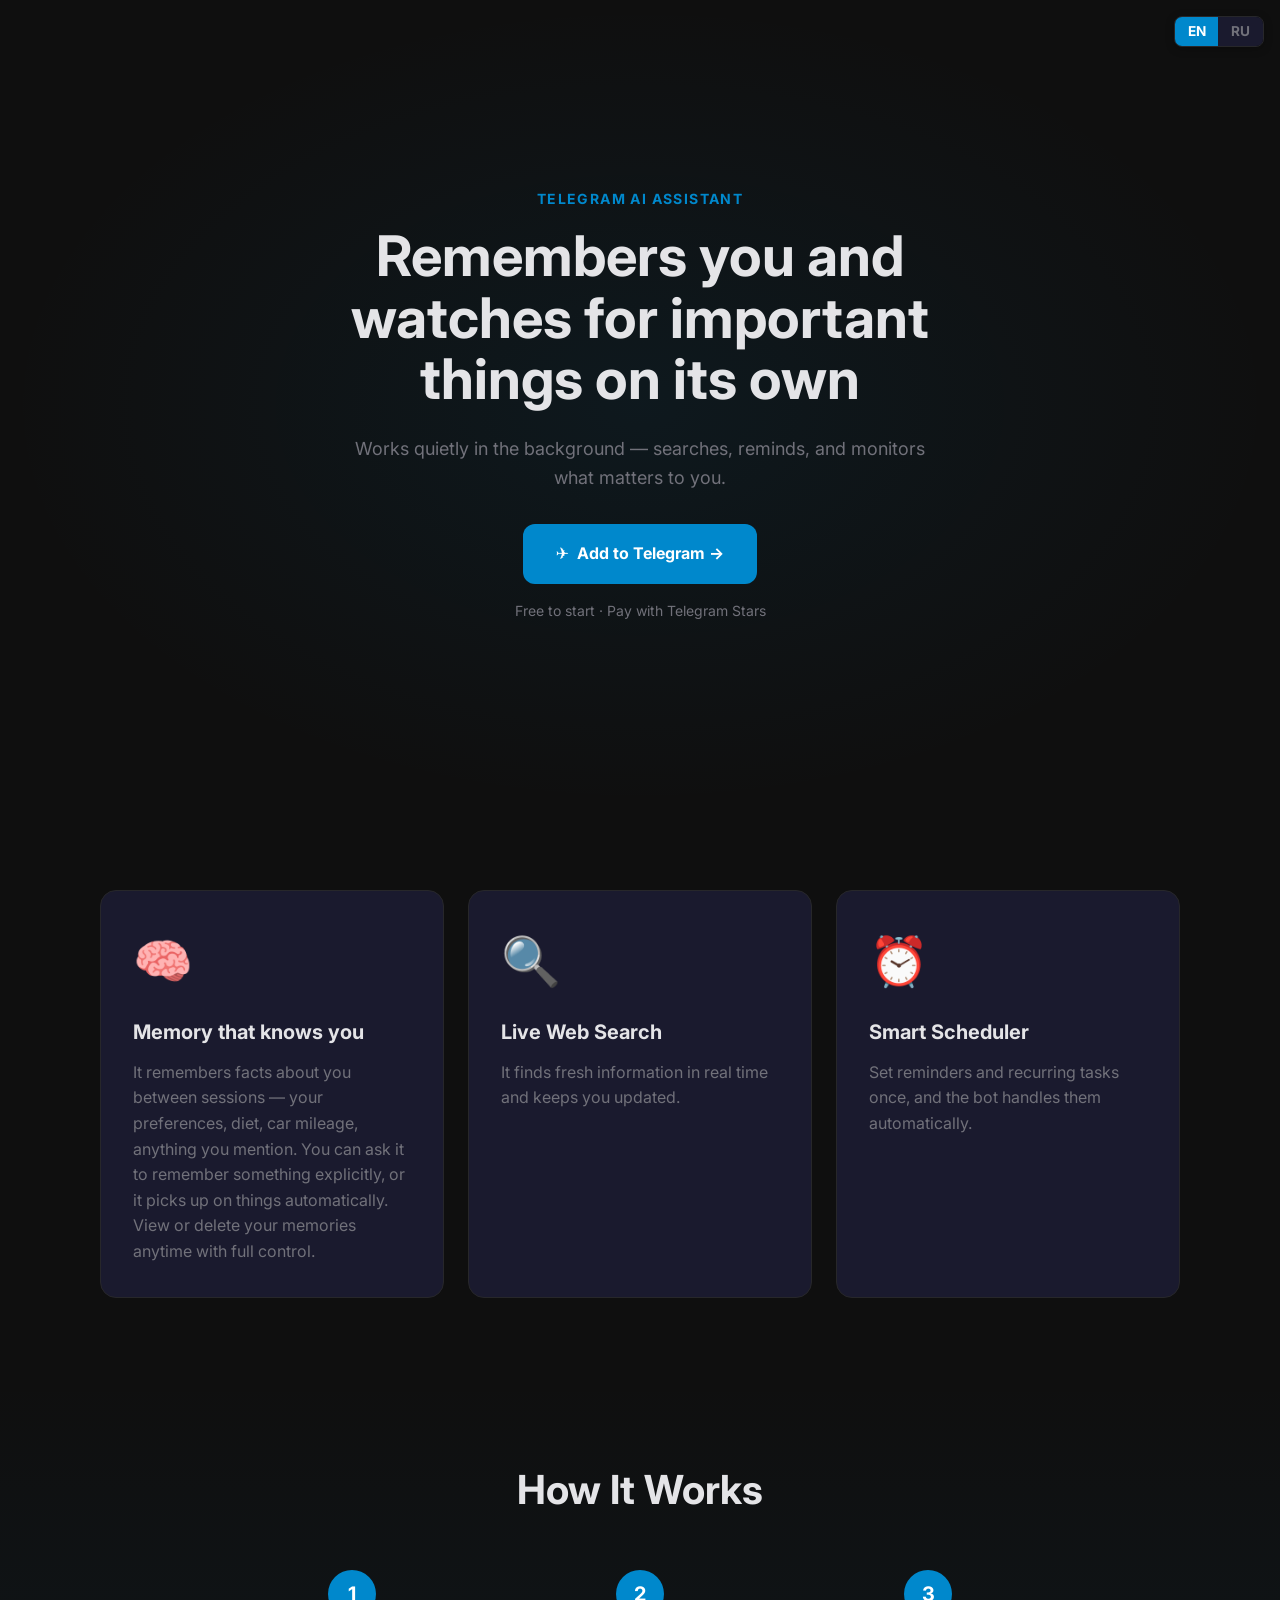
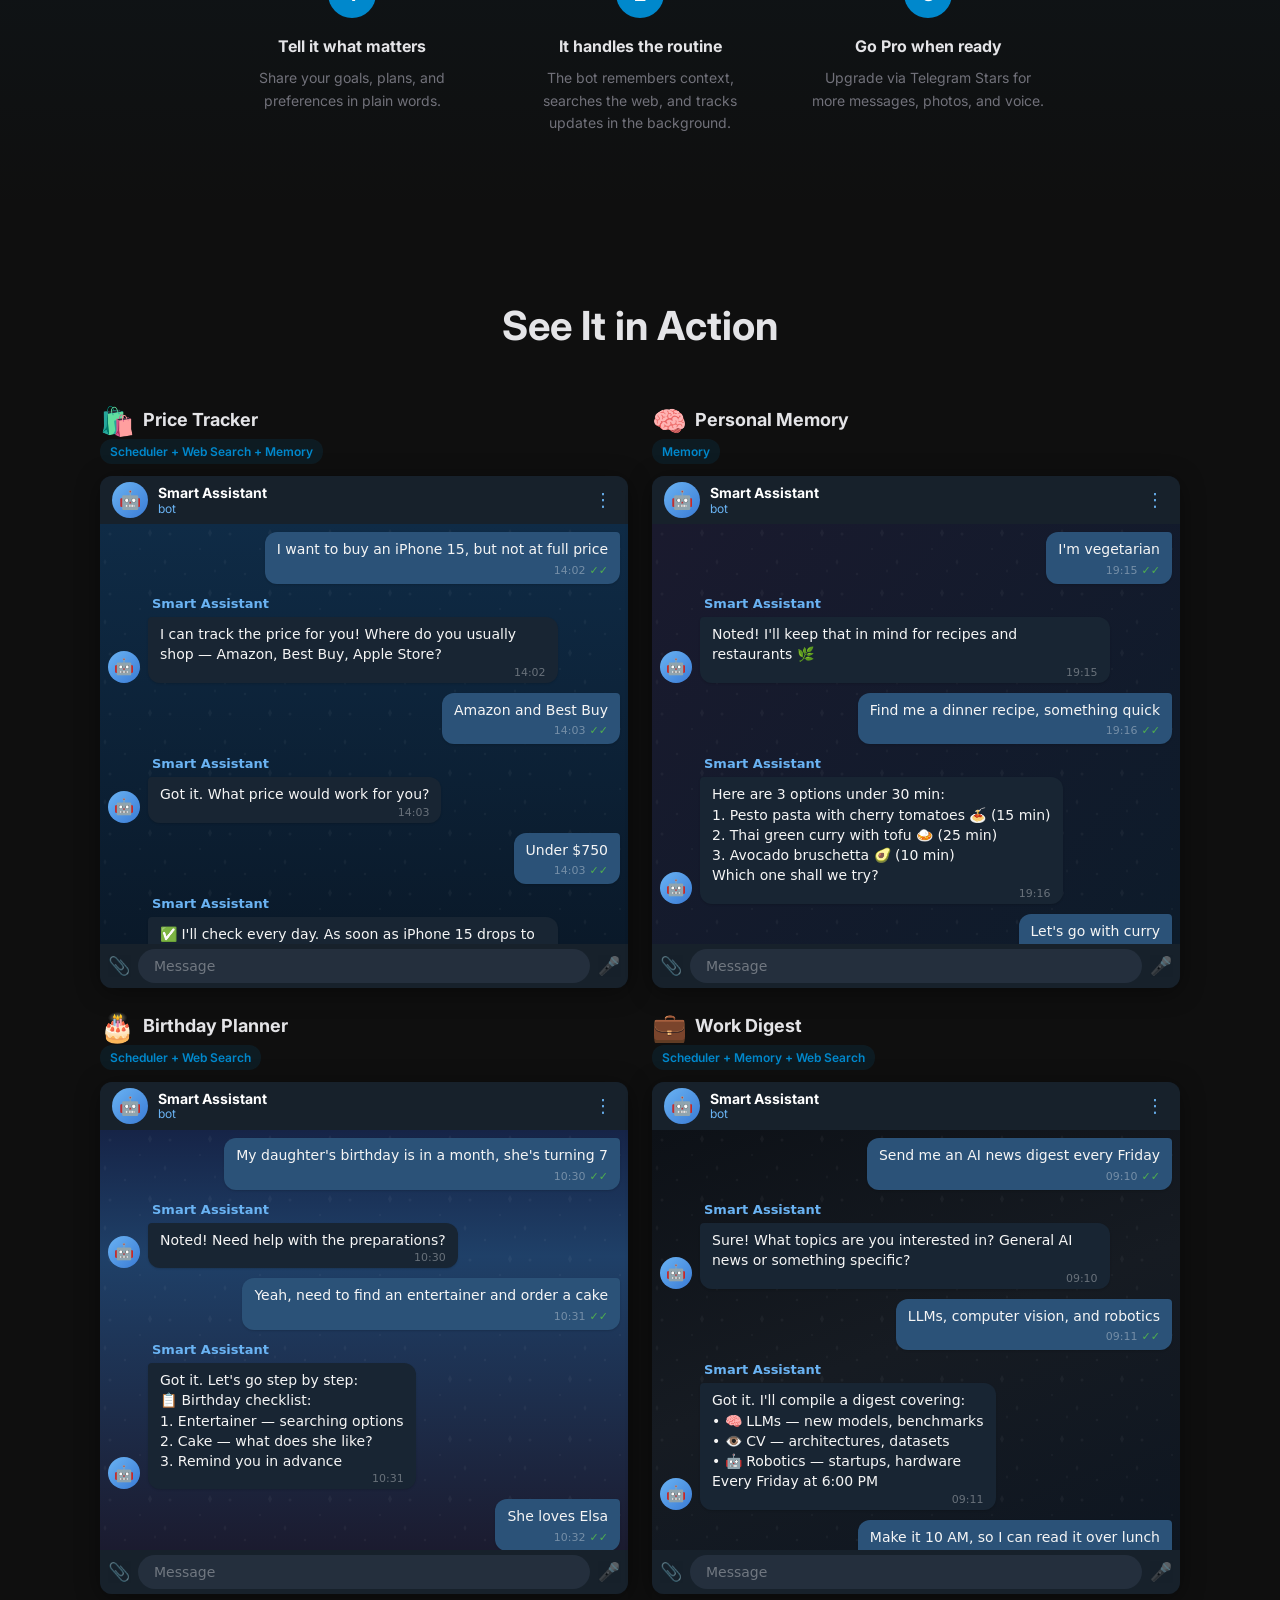
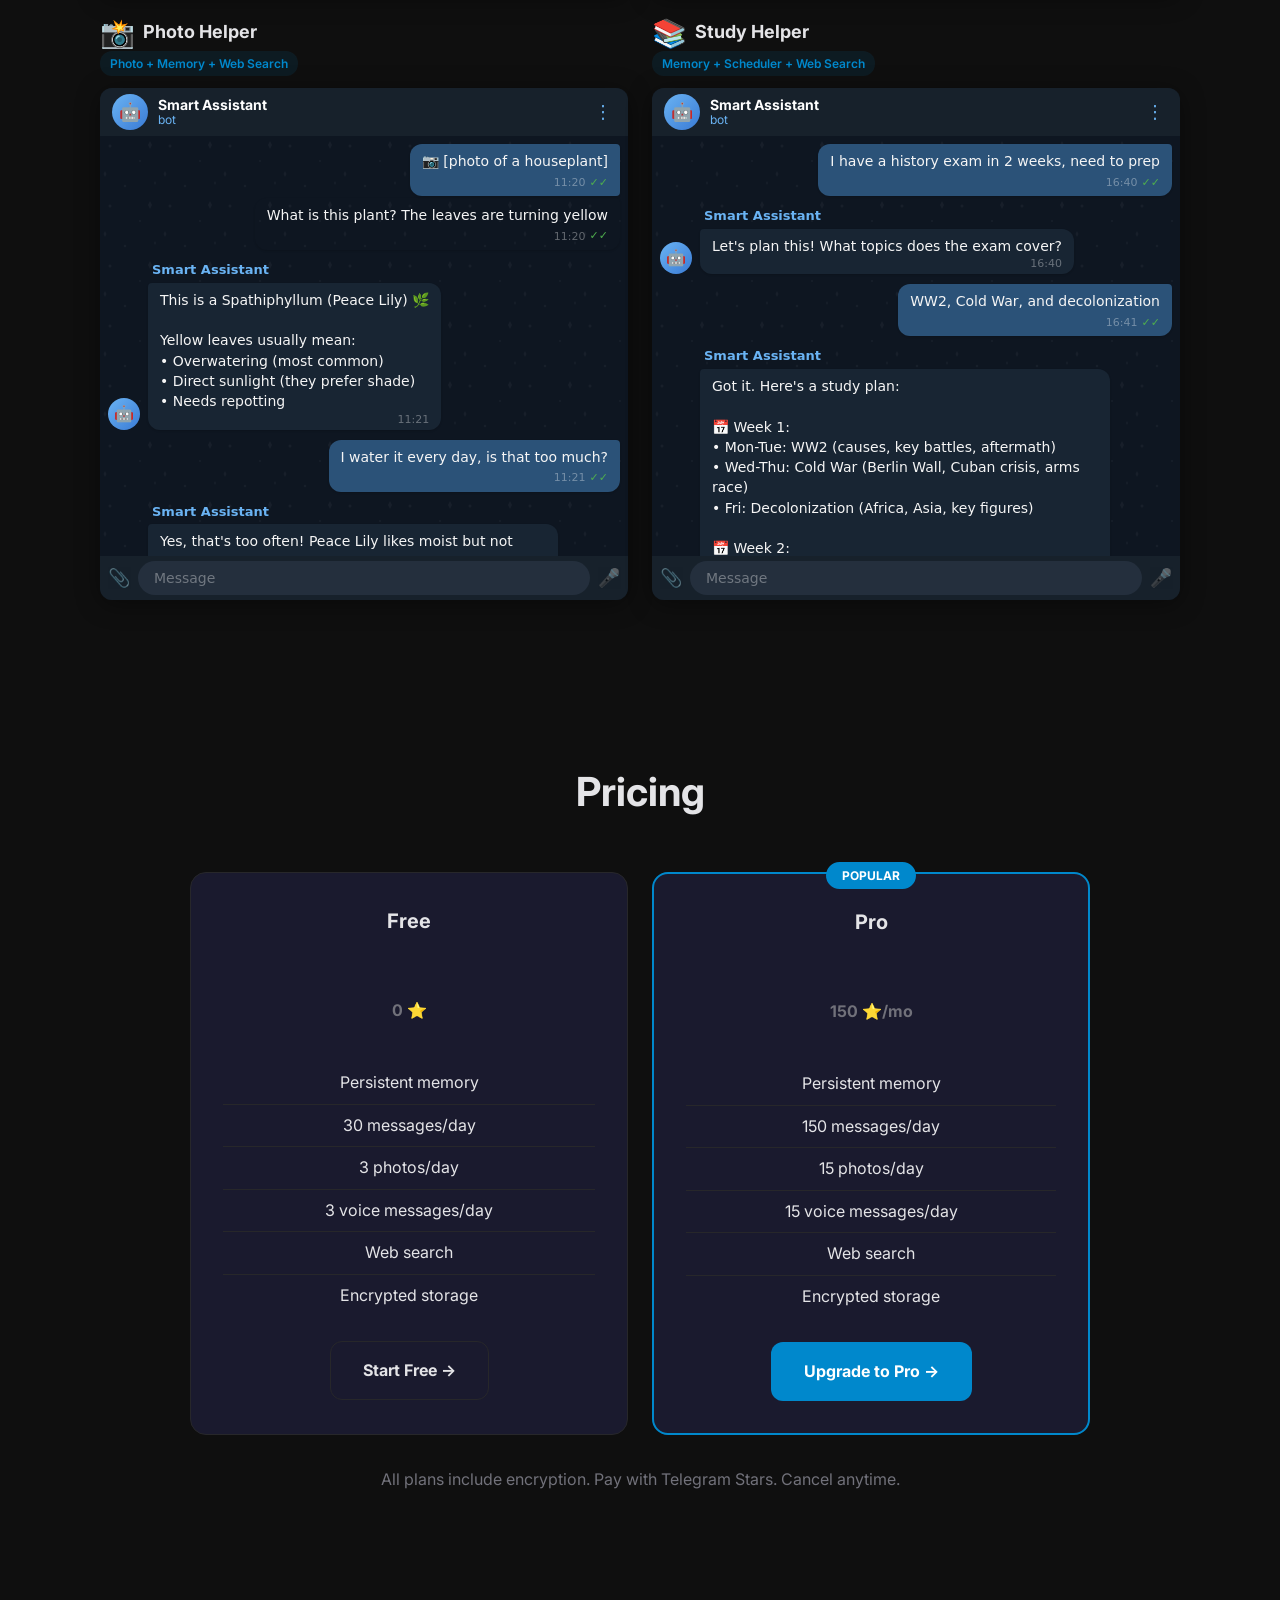
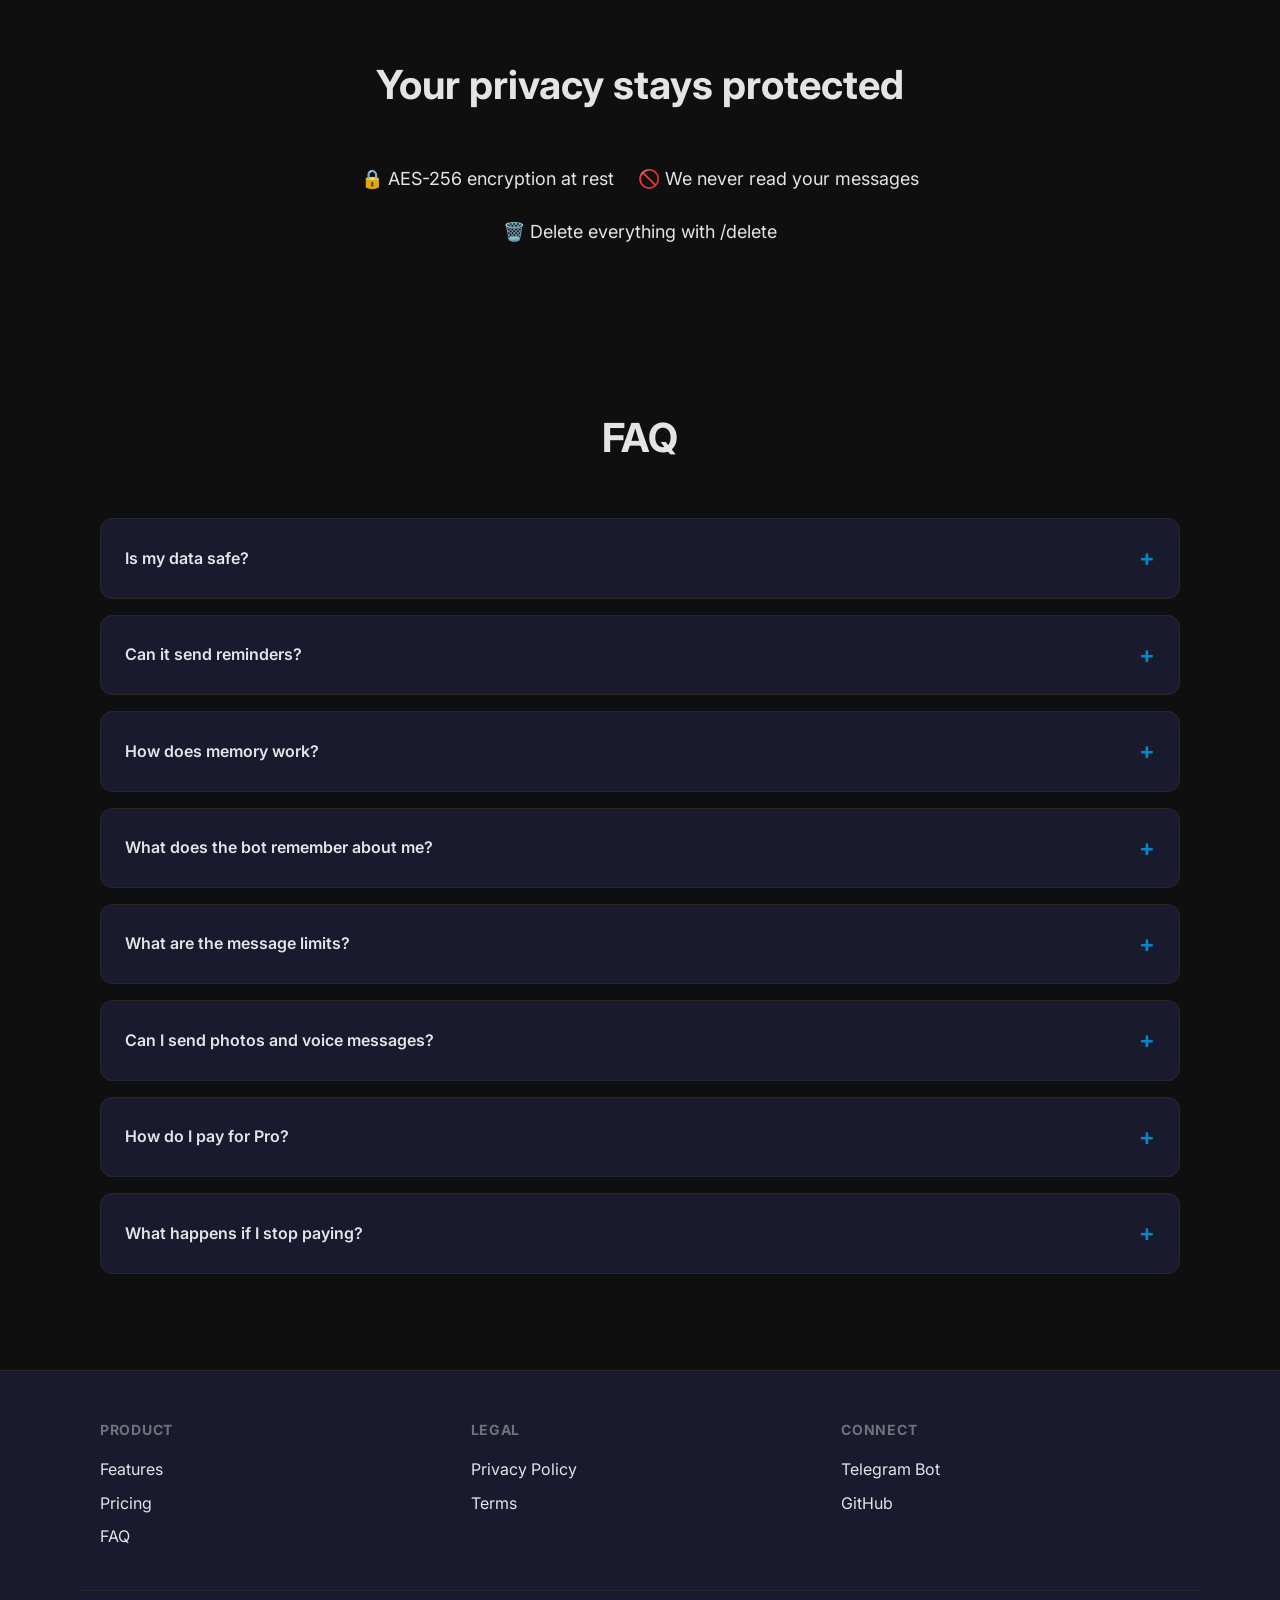
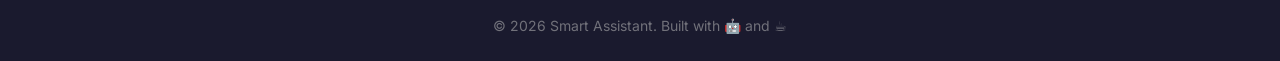
==== commit 789586dc: "feat: add 2 more dialog cards + fix pricing memory text - Added Photo Helper card (photo + memory + " ====
--- a/index.html
+++ b/index.html
@@ -193,6 +193,58 @@
             </div>
           </article>
 
+          <!-- Card 4: Photo Helper -->
+          <article class="tg-card reveal" data-dialog="4">
+            <div class="tg-card__header">
+              <span class="tg-card__icon" data-i18n="examples.dialog4.icon">📸</span>
+              <h3 class="tg-card__title" data-i18n="examples.dialog4.title">Photo Helper</h3>
+            </div>
+            <span class="tg-card__combo" data-i18n="examples.dialog4.combo">Photo + Memory + Web Search</span>
+            <div class="tg-window">
+              <div class="tg-topbar">
+                <div class="tg-topbar__avatar">🤖</div>
+                <div class="tg-topbar__info">
+                  <span class="tg-topbar__name">Smart Assistant</span>
+                  <span class="tg-topbar__status">bot</span>
+                </div>
+                <div class="tg-topbar__dots">⋮</div>
+              </div>
+              <div class="tg-chat" data-i18n-chat="examples.dialog4.messages">
+              </div>
+              <div class="tg-inputbar">
+                <span class="tg-inputbar__attach">📎</span>
+                <div class="tg-inputbar__field" data-i18n="examples.inputPlaceholder">Message</div>
+                <span class="tg-inputbar__mic">🎤</span>
+              </div>
+            </div>
+          </article>
+
+          <!-- Card 5: Study Helper -->
+          <article class="tg-card reveal" data-dialog="5">
+            <div class="tg-card__header">
+              <span class="tg-card__icon" data-i18n="examples.dialog5.icon">📚</span>
+              <h3 class="tg-card__title" data-i18n="examples.dialog5.title">Study Helper</h3>
+            </div>
+            <span class="tg-card__combo" data-i18n="examples.dialog5.combo">Memory + Scheduler + Web Search</span>
+            <div class="tg-window">
+              <div class="tg-topbar">
+                <div class="tg-topbar__avatar">🤖</div>
+                <div class="tg-topbar__info">
+                  <span class="tg-topbar__name">Smart Assistant</span>
+                  <span class="tg-topbar__status">bot</span>
+                </div>
+                <div class="tg-topbar__dots">⋮</div>
+              </div>
+              <div class="tg-chat" data-i18n-chat="examples.dialog5.messages">
+              </div>
+              <div class="tg-inputbar">
+                <span class="tg-inputbar__attach">📎</span>
+                <div class="tg-inputbar__field" data-i18n="examples.inputPlaceholder">Message</div>
+                <span class="tg-inputbar__mic">🎤</span>
+              </div>
+            </div>
+          </article>
+
         </div><!-- /.tg-carousel -->
 
         <!-- Dot indicators (mobile only, managed by JS) -->
@@ -201,6 +253,8 @@
           <button class="tg-dot" data-index="1" aria-label="Dialog 2"></button>
           <button class="tg-dot" data-index="2" aria-label="Dialog 3"></button>
           <button class="tg-dot" data-index="3" aria-label="Dialog 4"></button>
+          <button class="tg-dot" data-index="4" aria-label="Dialog 5"></button>
+          <button class="tg-dot" data-index="5" aria-label="Dialog 6"></button>
         </div>
 
       </div>
